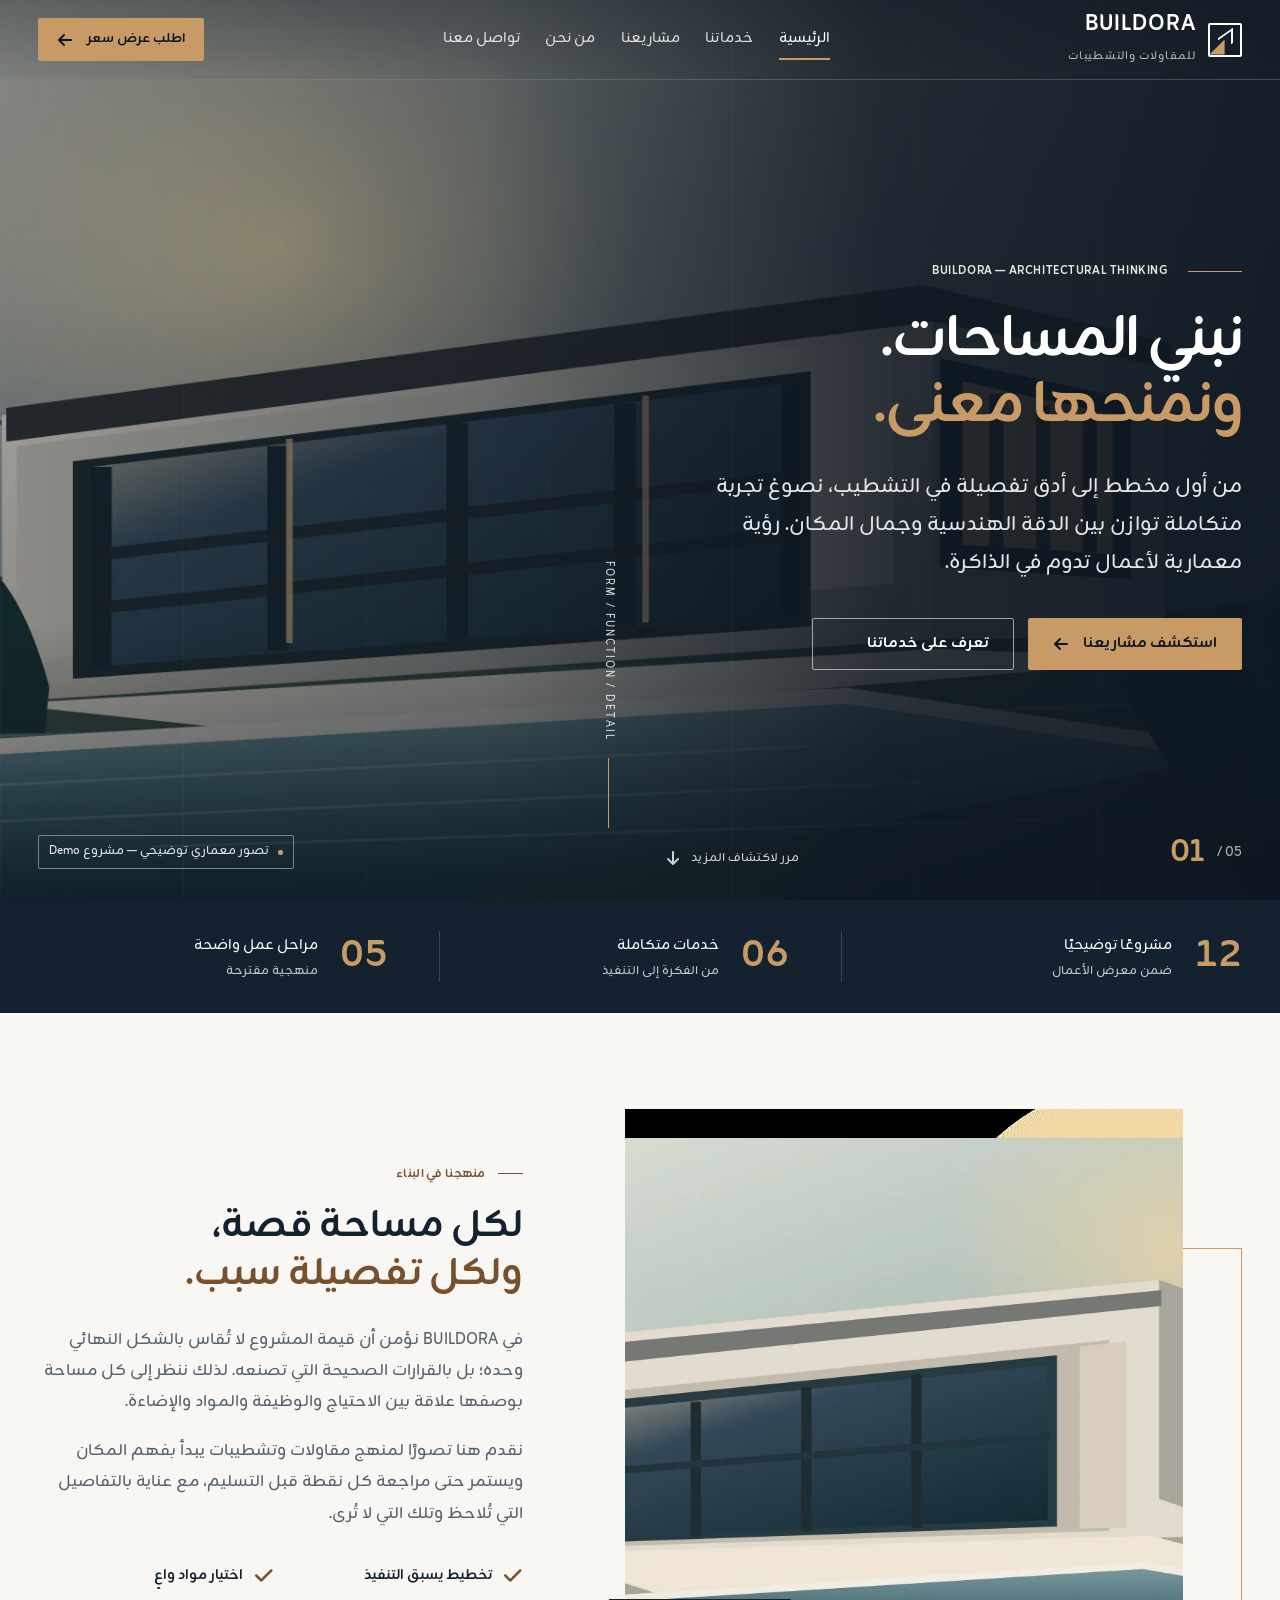
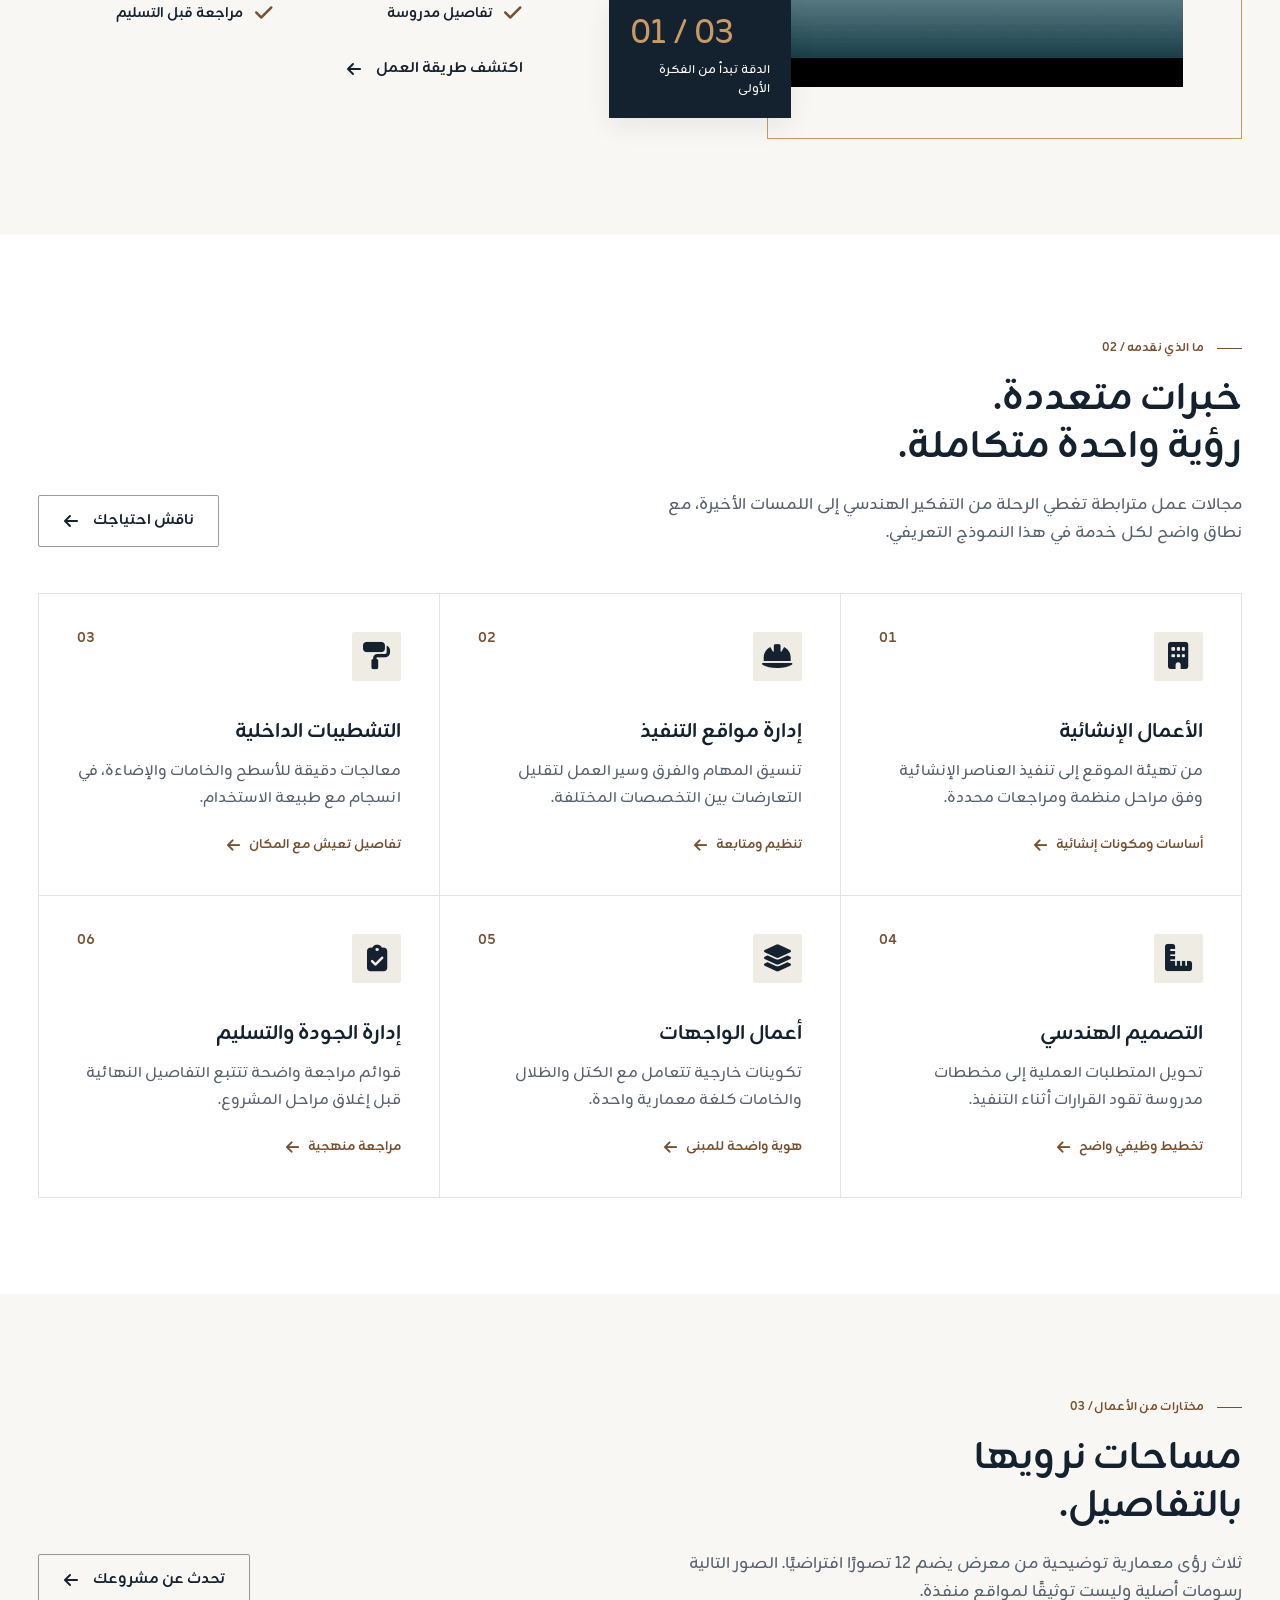
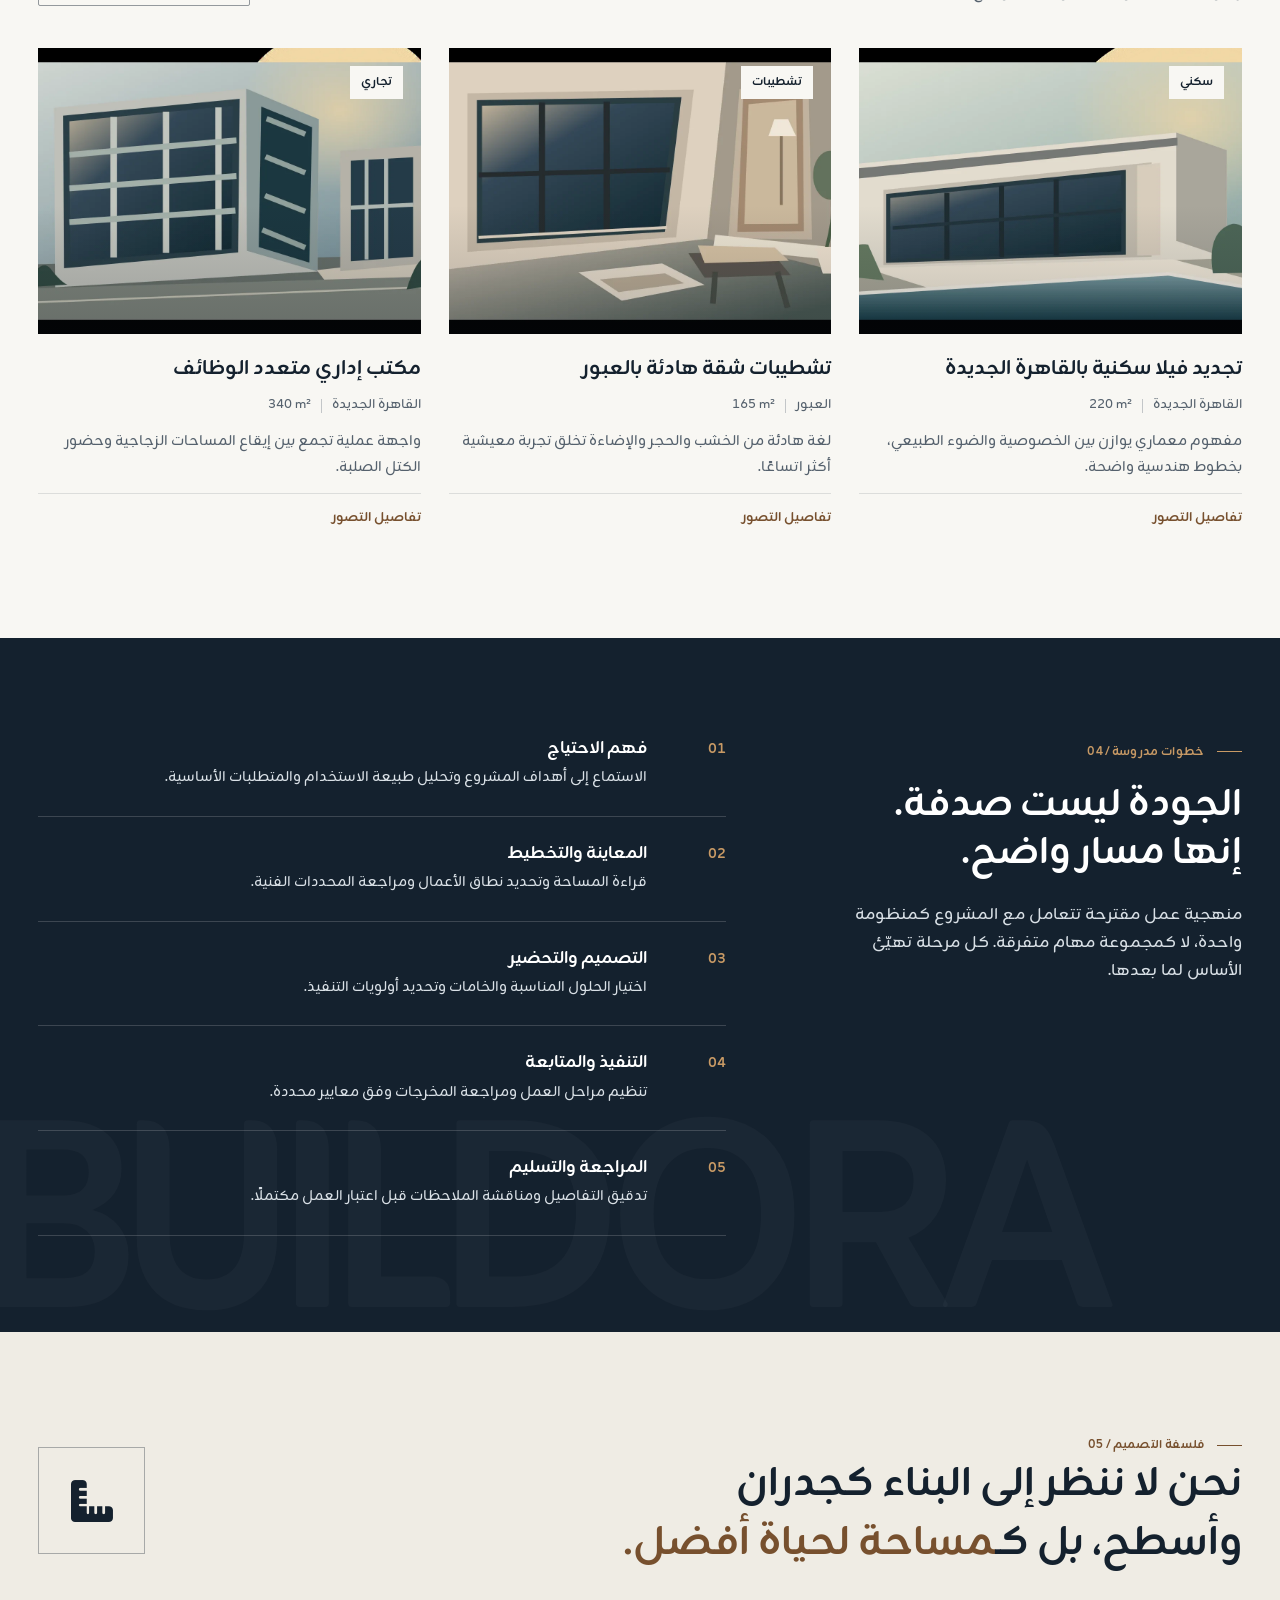
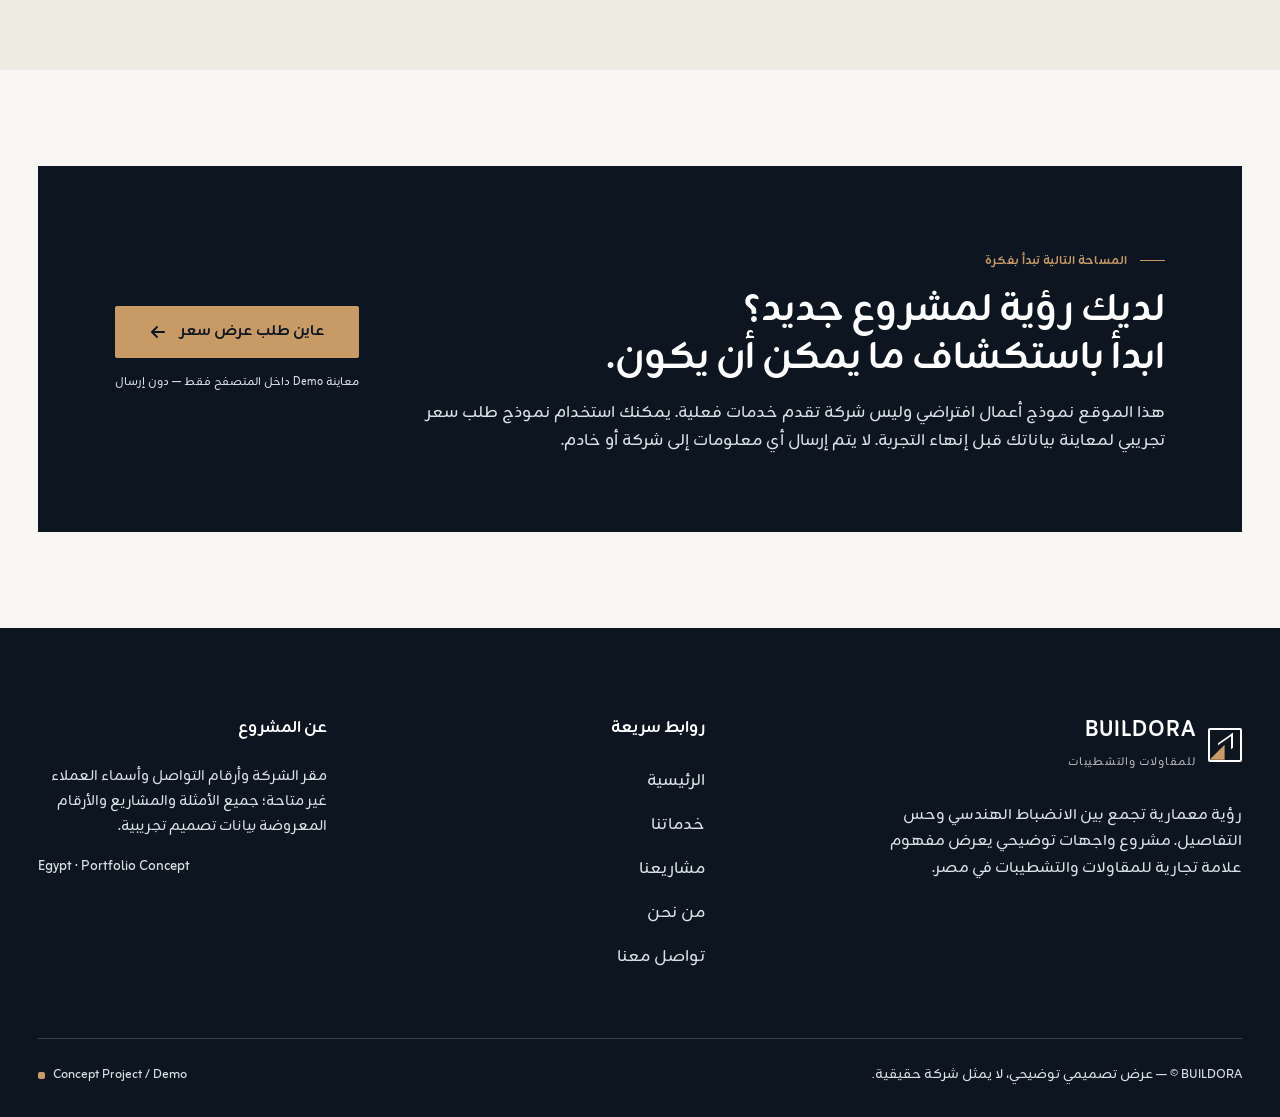
==== index.html @ ef32352b "Initial BUILDORA portfolio release" ====
<!doctype html>
<html lang="ar" dir="rtl">
<head>
  <meta charset="utf-8">
  <meta name="viewport" content="width=device-width, initial-scale=1">
  <meta name="theme-color" content="#14212E">
  <meta name="description" content="BUILDORA تصور رقمي لشركة مقاولات وتشطيبات بمصر؛ استكشف الخدمات والمشاريع المعمارية التوضيحية ومراحل التنفيذ. مشروع تصميم افتراضي Demo.">
  <meta property="og:type" content="website">
  <meta property="og:site_name" content="BUILDORA">
  <meta property="og:locale" content="ar_EG">
  <meta property="og:title" content="BUILDORA | مقاولات وتشطيبات برؤية معمارية">
  <meta property="og:description" content="BUILDORA تصور رقمي لشركة مقاولات وتشطيبات بمصر؛ استكشف الخدمات والمشاريع المعمارية التوضيحية ومراحل التنفيذ. مشروع تصميم افتراضي Demo.">
  <meta name="twitter:card" content="summary">
  <title>BUILDORA | مقاولات وتشطيبات برؤية معمارية</title>
  <link rel="icon" href="favicon.svg" type="image/svg+xml">
  <link rel="preconnect" href="https://fonts.googleapis.com">
  <link rel="preconnect" href="https://fonts.gstatic.com" crossorigin>
  <link rel="preconnect" href="https://cdnjs.cloudflare.com" crossorigin>
  <link href="https://fonts.googleapis.com/css2?family=Zain:wght@200;300;400;700;800;900&amp;display=swap" rel="stylesheet">
  <link href="https://cdnjs.cloudflare.com/ajax/libs/font-awesome/6.7.2/css/all.min.css" rel="stylesheet">
  <link rel="preload" href="assets/images/hero-residence.webp" as="image" type="image/webp" fetchpriority="high">
  <link rel="stylesheet" href="assets/css/tokens.css">
  <link rel="stylesheet" href="assets/css/base.css">
  <link rel="stylesheet" href="assets/css/components.css">
  <link rel="stylesheet" href="assets/css/pages.css">
  <link rel="stylesheet" href="assets/css/responsive.css">
  <script type="module" src="assets/js/app.js"></script>
</head>
<body>
  <a class="skip-link" href="#main-content">تخطَّ إلى المحتوى الرئيسي</a>

  <header class="site-header" id="site-header">
    <div class="container site-header__inner">
      <a class="brand" href="index.html" aria-label="BUILDORA — العودة إلى الرئيسية">
        <span class="brand__mark" aria-hidden="true"></span>
        <span>
          <span class="brand__text" lang="en" dir="ltr">BUILDORA</span>
          <span class="brand__caption">للمقاولات والتشطيبات</span>
        </span>
      </a>

      <nav class="site-nav" id="primary-navigation" aria-label="التنقل الرئيسي">
        <a class="site-nav__link" href="index.html" aria-current="page">الرئيسية</a>
        <a class="site-nav__link" href="services.html">خدماتنا</a>
        <a class="site-nav__link" href="projects.html">مشاريعنا</a>
        <a class="site-nav__link" href="about.html">من نحن</a>
        <a class="site-nav__link" href="contact.html#quote">تواصل معنا</a>
      </nav>

      <div class="site-header__actions">
        <a class="button button--brass site-header__quote" href="contact.html#quote">
          اطلب عرض سعر
          <i class="fa-solid fa-arrow-left icon icon--sm" aria-hidden="true"></i>
        </a>
        <button class="site-header__menu-toggle" id="menu-toggle" type="button" aria-controls="primary-navigation" aria-expanded="false" aria-label="فتح القائمة">
          <i class="fa-solid fa-bars icon" aria-hidden="true"></i>
        </button>
      </div>
    </div>
    <div class="site-header__backdrop" id="navigation-backdrop" aria-hidden="true"></div>
  </header>

  <main id="main-content">
    <section class="hero" aria-labelledby="hero-title">
      <div class="hero__media" aria-hidden="true">
        <img src="assets/images/hero-residence.webp" alt="" width="1600" height="960" fetchpriority="high" decoding="async">
      </div>
      <div class="hero__overlay" aria-hidden="true"></div>
      <div class="hero__grid" aria-hidden="true"></div>

      <div class="container hero__content">
        <div class="hero__body">
          <p class="hero__topline"><span lang="en" dir="ltr">BUILDORA — ARCHITECTURAL THINKING</span></p>
          <h1 class="hero__title" id="hero-title">نبني المساحات.<em>ونمنحها معنى.</em></h1>
          <p class="hero__lead">من أول مخطط إلى أدق تفصيلة في التشطيب، نصوغ تجربة متكاملة توازن بين الدقة الهندسية وجمال المكان. رؤية معمارية لأعمال تدوم في الذاكرة.</p>
          <div class="hero__actions">
            <a class="button button--brass" href="projects.html">
              استكشف مشاريعنا
              <i class="fa-solid fa-arrow-left icon icon--sm" aria-hidden="true"></i>
            </a>
            <a class="button button--outline-light" href="services.html">
              تعرف على خدماتنا
              <i class="fa-solid fa-arrow-up-right icon icon--sm" aria-hidden="true"></i>
            </a>
          </div>
        </div>
        <div class="hero__rail" aria-hidden="true">FORM / FUNCTION / DETAIL</div>
      </div>
      <div class="container hero__bottom">
        <div class="hero__index" aria-label="القسم الأول من خمسة">
          <strong>01</strong><span>/ 05</span>
        </div>
        <a class="hero__scroll" href="#overview">
          مرر لاكتشاف المزيد
          <i class="fa-solid fa-arrow-left icon icon--sm" aria-hidden="true"></i>
        </a>
        <span class="hero__demo">تصور معماري توضيحي — مشروع Demo</span>
      </div>
    </section>

    <section class="overview-strip" id="overview" aria-label="نظرة عامة على المحتوى التجريبي">
      <div class="container overview-strip__inner">
        <div class="overview-strip__item">
          <strong class="overview-strip__value" dir="ltr">12</strong>
          <div><span class="overview-strip__label">مشروعًا توضيحيًا</span><small class="overview-strip__hint">ضمن معرض الأعمال</small></div>
        </div>
        <div class="overview-strip__item">
          <strong class="overview-strip__value" dir="ltr">06</strong>
          <div><span class="overview-strip__label">خدمات متكاملة</span><small class="overview-strip__hint">من الفكرة إلى التنفيذ</small></div>
        </div>
        <div class="overview-strip__item">
          <strong class="overview-strip__value" dir="ltr">05</strong>
          <div><span class="overview-strip__label">مراحل عمل واضحة</span><small class="overview-strip__hint">منهجية مقترحة</small></div>
        </div>
      </div>
    </section>

    <section class="section intro" id="about" aria-labelledby="about-title">
      <div class="container intro__grid">
        <div class="intro__visual">
          <figure class="intro__picture">
            <img src="assets/images/project-residential.webp" alt="رسم معماري توضيحي لواجهة سكنية حديثة بكتل خرسانية وزجاج واسع" width="1200" height="800" loading="lazy" decoding="async">
          </figure>
          <div class="intro__stamp">
            <span class="intro__stamp-num" dir="ltr">01 / 03</span>
            <span class="intro__stamp-text">الدقة تبدأ من الفكرة الأولى</span>
          </div>
        </div>
        <div class="intro__copy">
          <span class="eyebrow">منهجنا في البناء</span>
          <h2 id="about-title">لكل مساحة قصة، <span>ولكل تفصيلة سبب.</span></h2>
          <p>في <span lang="en" dir="ltr">BUILDORA</span> نؤمن أن قيمة المشروع لا تُقاس بالشكل النهائي وحده؛ بل بالقرارات الصحيحة التي تصنعه. لذلك ننظر إلى كل مساحة بوصفها علاقة بين الاحتياج والوظيفة والمواد والإضاءة.</p>
          <p>نقدم هنا تصورًا لمنهج مقاولات وتشطيبات يبدأ بفهم المكان ويستمر حتى مراجعة كل نقطة قبل التسليم، مع عناية بالتفاصيل التي تُلاحظ وتلك التي لا تُرى.</p>
          <div class="intro__principles" aria-label="مبادئ العمل">
            <span><i class="fa-solid fa-check icon" aria-hidden="true"></i> تخطيط يسبق التنفيذ</span>
            <span><i class="fa-solid fa-check icon" aria-hidden="true"></i> اختيار مواد واعٍ</span>
            <span><i class="fa-solid fa-check icon" aria-hidden="true"></i> تفاصيل مدروسة</span>
            <span><i class="fa-solid fa-check icon" aria-hidden="true"></i> مراجعة قبل التسليم</span>
          </div>
          <a class="button button--text" href="services.html#process">
            اكتشف طريقة العمل
            <i class="fa-solid fa-arrow-left icon icon--sm" aria-hidden="true"></i>
          </a>
        </div>
      </div>
    </section>

    <section class="section services" id="services" aria-labelledby="services-title">
      <div class="container">
        <div class="services__head">
          <div class="section-heading">
            <span class="eyebrow">ما الذي نقدمه / 02</span>
            <h2 class="section-heading__title" id="services-title">خبرات متعددة.<br>رؤية واحدة متكاملة.</h2>
            <p class="section-heading__body">مجالات عمل مترابطة تغطي الرحلة من التفكير الهندسي إلى اللمسات الأخيرة، مع نطاق واضح لكل خدمة في هذا النموذج التعريفي.</p>
          </div>
          <a class="button button--outline-dark" href="contact.html#quote">ناقش احتياجك<i class="fa-solid fa-arrow-left icon icon--sm" aria-hidden="true"></i></a>
        </div>
        <div class="services__grid">
          <article class="service-card">
            <div class="service-card__top"><span class="service-card__symbol"><i class="fa-solid fa-building icon" aria-hidden="true"></i></span><span class="service-card__number">01</span></div>
            <h3>الأعمال الإنشائية</h3>
            <p>من تهيئة الموقع إلى تنفيذ العناصر الإنشائية وفق مراحل منظمة ومراجعات محددة.</p>
            <a class="service-card__foot" href="services.html">أساسات ومكونات إنشائية <i class="fa-solid fa-arrow-left icon" aria-hidden="true"></i></a>
          </article>
          <article class="service-card">
            <div class="service-card__top"><span class="service-card__symbol"><i class="fa-solid fa-helmet-safety icon" aria-hidden="true"></i></span><span class="service-card__number">02</span></div>
            <h3>إدارة مواقع التنفيذ</h3>
            <p>تنسيق المهام والفرق وسير العمل لتقليل التعارضات بين التخصصات المختلفة.</p>
            <a class="service-card__foot" href="services.html">تنظيم ومتابعة <i class="fa-solid fa-arrow-left icon" aria-hidden="true"></i></a>
          </article>
          <article class="service-card">
            <div class="service-card__top"><span class="service-card__symbol"><i class="fa-solid fa-paint-roller icon" aria-hidden="true"></i></span><span class="service-card__number">03</span></div>
            <h3>التشطيبات الداخلية</h3>
            <p>معالجات دقيقة للأسطح والخامات والإضاءة، في انسجام مع طبيعة الاستخدام.</p>
            <a class="service-card__foot" href="services.html">تفاصيل تعيش مع المكان <i class="fa-solid fa-arrow-left icon" aria-hidden="true"></i></a>
          </article>
          <article class="service-card">
            <div class="service-card__top"><span class="service-card__symbol"><i class="fa-solid fa-ruler-combined icon" aria-hidden="true"></i></span><span class="service-card__number">04</span></div>
            <h3>التصميم الهندسي</h3>
            <p>تحويل المتطلبات العملية إلى مخططات مدروسة تقود القرارات أثناء التنفيذ.</p>
            <a class="service-card__foot" href="services.html">تخطيط وظيفي واضح <i class="fa-solid fa-arrow-left icon" aria-hidden="true"></i></a>
          </article>
          <article class="service-card">
            <div class="service-card__top"><span class="service-card__symbol"><i class="fa-solid fa-layer-group icon" aria-hidden="true"></i></span><span class="service-card__number">05</span></div>
            <h3>أعمال الواجهات</h3>
            <p>تكوينات خارجية تتعامل مع الكتل والظلال والخامات كلغة معمارية واحدة.</p>
            <a class="service-card__foot" href="services.html">هوية واضحة للمبنى <i class="fa-solid fa-arrow-left icon" aria-hidden="true"></i></a>
          </article>
          <article class="service-card">
            <div class="service-card__top"><span class="service-card__symbol"><i class="fa-solid fa-clipboard-check icon" aria-hidden="true"></i></span><span class="service-card__number">06</span></div>
            <h3>إدارة الجودة والتسليم</h3>
            <p>قوائم مراجعة واضحة تتتبع التفاصيل النهائية قبل إغلاق مراحل المشروع.</p>
            <a class="service-card__foot" href="services.html">مراجعة منهجية <i class="fa-solid fa-arrow-left icon" aria-hidden="true"></i></a>
          </article>
        </div>
      </div>
    </section>

    <section class="section projects" id="projects" aria-labelledby="projects-title">
      <div class="container">
        <div class="projects__head">
          <div class="section-heading">
            <span class="eyebrow">مختارات من الأعمال / 03</span>
            <h2 class="section-heading__title" id="projects-title">مساحات نرويها <br>بالتفاصيل.</h2>
            <p class="section-heading__body">ثلاث رؤى معمارية توضيحية من معرض يضم 12 تصورًا افتراضيًا. الصور التالية رسومات أصلية وليست توثيقًا لمواقع منفذة.</p>
          </div>
          <a class="button button--outline-dark" href="contact.html#quote">تحدث عن مشروعك<i class="fa-solid fa-arrow-left icon icon--sm" aria-hidden="true"></i></a>
        </div>
        <div class="project-grid">
          <article class="project-card">
            <a href="project.html?id=project-001" aria-label="مشاهدة تفاصيل تجديد فيلا سكنية"><figure class="project-card__image">
              <img src="assets/images/project-residential.webp" width="1200" height="800" loading="lazy" decoding="async" alt="رسم توضيحي لفيلا سكنية معاصرة بواجهة فاتحة ومساحات زجاجية واسعة">
              <figcaption class="project-card__category">سكني</figcaption>
            </figure></a>
            <div class="project-card__body">
              <h3><a href="project.html?id=project-001">تجديد فيلا سكنية بالقاهرة الجديدة</a></h3>
              <div class="meta-line project-card__meta"><span>القاهرة الجديدة</span><span class="meta-line__divider" aria-hidden="true"></span><span dir="ltr" lang="en">220 m²</span></div>
              <p>مفهوم معماري يوازن بين الخصوصية والضوء الطبيعي، بخطوط هندسية واضحة.</p>
              <a class="project-card__foot" href="project.html?id=project-001">تفاصيل التصور <i class="fa-solid fa-arrow-up-right icon icon--sm" aria-hidden="true"></i></a>
            </div>
          </article>
          <article class="project-card">
            <a href="project.html?id=project-007" aria-label="مشاهدة تفاصيل تشطيبات شقة هادئة"><figure class="project-card__image">
              <img src="assets/images/project-finishing.webp" width="1200" height="800" loading="lazy" decoding="async" alt="رسم توضيحي لمساحة معيشة داخلية بخامات دافئة ونوافذ كبيرة">
              <figcaption class="project-card__category">تشطيبات</figcaption>
            </figure></a>
            <div class="project-card__body">
              <h3><a href="project.html?id=project-007">تشطيبات شقة هادئة بالعبور</a></h3>
              <div class="meta-line project-card__meta"><span>العبور</span><span class="meta-line__divider" aria-hidden="true"></span><span dir="ltr" lang="en">165 m²</span></div>
              <p>لغة هادئة من الخشب والحجر والإضاءة تخلق تجربة معيشية أكثر اتساعًا.</p>
              <a class="project-card__foot" href="project.html?id=project-007">تفاصيل التصور <i class="fa-solid fa-arrow-up-right icon icon--sm" aria-hidden="true"></i></a>
            </div>
          </article>
          <article class="project-card">
            <a href="project.html?id=project-004" aria-label="مشاهدة تفاصيل المكتب الإداري"><figure class="project-card__image">
              <img src="assets/images/project-commercial.webp" width="1200" height="800" loading="lazy" decoding="async" alt="رسم توضيحي لواجهة مبنى إداري بزجاج داكن وإيقاع هندسي متكرر">
              <figcaption class="project-card__category">تجاري</figcaption>
            </figure></a>
            <div class="project-card__body">
              <h3><a href="project.html?id=project-004">مكتب إداري متعدد الوظائف</a></h3>
              <div class="meta-line project-card__meta"><span>القاهرة الجديدة</span><span class="meta-line__divider" aria-hidden="true"></span><span dir="ltr" lang="en">340 m²</span></div>
              <p>واجهة عملية تجمع بين إيقاع المساحات الزجاجية وحضور الكتل الصلبة.</p>
              <a class="project-card__foot" href="project.html?id=project-004">تفاصيل التصور <i class="fa-solid fa-arrow-up-right icon icon--sm" aria-hidden="true"></i></a>
            </div>
          </article>
        </div>
      </div>
    </section>

    <section class="section process" id="process" aria-labelledby="process-title">
      <div class="container process__grid">
        <div class="process__intro">
          <span class="eyebrow eyebrow--light">خطوات مدروسة / 04</span>
          <h2 id="process-title">الجودة ليست صدفة.<br>إنها مسار واضح.</h2>
          <p>منهجية عمل مقترحة تتعامل مع المشروع كمنظومة واحدة، لا كمجموعة مهام متفرقة. كل مرحلة تهيّئ الأساس لما بعدها.</p>
        </div>
        <ol class="process__list">
          <li class="process__item"><span class="process__num" aria-hidden="true">01</span><div><h3>فهم الاحتياج</h3><p>الاستماع إلى أهداف المشروع وتحليل طبيعة الاستخدام والمتطلبات الأساسية.</p></div></li>
          <li class="process__item"><span class="process__num" aria-hidden="true">02</span><div><h3>المعاينة والتخطيط</h3><p>قراءة المساحة وتحديد نطاق الأعمال ومراجعة المحددات الفنية.</p></div></li>
          <li class="process__item"><span class="process__num" aria-hidden="true">03</span><div><h3>التصميم والتحضير</h3><p>اختيار الحلول المناسبة والخامات وتحديد أولويات التنفيذ.</p></div></li>
          <li class="process__item"><span class="process__num" aria-hidden="true">04</span><div><h3>التنفيذ والمتابعة</h3><p>تنظيم مراحل العمل ومراجعة المخرجات وفق معايير محددة.</p></div></li>
          <li class="process__item"><span class="process__num" aria-hidden="true">05</span><div><h3>المراجعة والتسليم</h3><p>تدقيق التفاصيل ومناقشة الملاحظات قبل اعتبار العمل مكتملًا.</p></div></li>
        </ol>
      </div>
    </section>

    <section class="section statement" aria-labelledby="statement-title">
      <div class="container statement__inner">
        <div class="statement__text">
          <span class="eyebrow">فلسفة التصميم / 05</span>
          <h2 id="statement-title">نحن لا ننظر إلى البناء كجدران وأسطح، بل كـ<span>مساحة لحياة أفضل.</span></h2>
        </div>
        <span class="statement__symbol" aria-hidden="true"><i class="fa-solid fa-ruler-combined icon" aria-hidden="true"></i></span>
      </div>
    </section>

    <section class="section contact-panel" id="contact" aria-labelledby="contact-title">
      <div class="container">
        <div class="contact-panel__frame">
          <div>
            <span class="eyebrow eyebrow--light">المساحة التالية تبدأ بفكرة</span>
            <h2 id="contact-title">لديك رؤية لمشروع جديد؟<br>ابدأ باستكشاف ما يمكن أن يكون.</h2>
            <p>هذا الموقع نموذج أعمال افتراضي وليس شركة تقدم خدمات فعلية. يمكنك استخدام نموذج طلب سعر تجريبي لمعاينة بياناتك قبل إنهاء التجربة. لا يتم إرسال أي معلومات إلى شركة أو خادم.</p>
          </div>
          <div class="contact-panel__actions">
            <a class="button button--brass" href="contact.html#quote">عاين طلب عرض سعر<i class="fa-solid fa-arrow-left icon icon--sm" aria-hidden="true"></i></a>
            <span>معاينة Demo داخل المتصفح فقط — دون إرسال</span>
          </div>
        </div>
      </div>
    </section>
  </main>

  <footer class="site-footer" id="footer">
    <div class="container site-footer__main">
      <div class="site-footer__brand">
        <a class="brand" href="index.html" aria-label="BUILDORA — العودة إلى أعلى الصفحة">
          <span class="brand__mark" aria-hidden="true"></span>
          <span><span class="brand__text" lang="en" dir="ltr">BUILDORA</span><span class="brand__caption">للمقاولات والتشطيبات</span></span>
        </a>
        <p class="site-footer__intro">رؤية معمارية تجمع بين الانضباط الهندسي وحس التفاصيل. مشروع واجهات توضيحي يعرض مفهوم علامة تجارية للمقاولات والتشطيبات في مصر.</p>
      </div>
      <div>
        <h2 class="site-footer__heading">روابط سريعة</h2>
        <ul class="site-footer__list">
          <li><a href="index.html">الرئيسية</a></li>
          <li><a href="services.html">خدماتنا</a></li>
          <li><a href="projects.html">مشاريعنا</a></li>
          <li><a href="about.html">من نحن</a></li>
          <li><a href="contact.html#quote">تواصل معنا</a></li>
        </ul>
      </div>
      <div>
        <h2 class="site-footer__heading">عن المشروع</h2>
        <p class="site-footer__hint">مقر الشركة وأرقام التواصل وأسماء العملاء غير متاحة؛ جميع الأمثلة والمشاريع والأرقام المعروضة بيانات تصميم تجريبية.</p>
        <p class="site-footer__hint site-footer__hint--spaced" lang="en" dir="ltr">Egypt · Portfolio Concept</p>
      </div>
    </div>
    <div class="container site-footer__bottom">
      <span><span lang="en" dir="ltr">© BUILDORA</span> — عرض تصميمي توضيحي، لا يمثل شركة حقيقية.</span>
      <span class="site-footer__demo" lang="en" dir="ltr">Concept Project / Demo</span>
    </div>
  </footer>
</body>
</html>
---- assets/css/tokens.css ----
/* BUILDORA design tokens — Stage B production baseline. */
:root {
  /* 60%: warm foundations */
  --bg-page: #f8f7f3;
  --bg-surface: #ffffff;
  --bg-subtle: #efece4;

  /* 30%: architectural dark palette */
  --brand-navy: #14212e;
  --brand-navy-deep: #0d1620;
  --brand-navy-elevated: #1d2e3f;

  /* 10%: restrained metallic accent */
  --accent-brass: #c89a65;
  --accent-brass-hover: #b0834f;

  /* Semantic surfaces and text */
  --text-primary: #14212e;
  --text-muted: #55616d;
  --text-inverse: #ffffff;
  --text-inverse-muted: #d9e0e6;
  --text-brass-on-light: #77502e;
  --surface-brass-soft: #f0e4d5;
  --border-hairline: rgba(20, 33, 46, 0.12);
  --border-inverse: rgba(255, 255, 255, 0.2);
  --focus-strong: #14212e;
  --focus-inverse: #ffffff;
  --status-error: #99333b;
  --status-success: #216347;

  /* Zain is the sole UI family for Arabic, Latin text and numeric headings. */
  --font-display: 'Zain', system-ui, sans-serif;
  --font-body: 'Zain', system-ui, sans-serif;
  --font-ar: 'Zain', system-ui, sans-serif;
  --font-weight-regular: 400;
  --font-weight-medium: 500;
  --font-weight-semibold: 600;
  --font-weight-bold: 700;
  --fs-h1: clamp(2.25rem, 4.5vw, 3.85rem);
  --fs-h2: clamp(1.65rem, 3vw, 2.6rem);
  --fs-h3: clamp(1.15rem, 1.6vw, 1.4rem);
  --fs-body: 1rem;
  --fs-small: clamp(0.875rem, 0.85rem + 0.12vw, 0.95rem);
  --fs-lead: clamp(1.075rem, 1.01rem + 0.3vw, 1.25rem);
  --fs-stat: clamp(2rem, 3.75vw, 3.5rem);
  --line-height-h1: 1.15;
  --line-height-h2: 1.25;
  --line-height-h3: 1.35;
  --line-height-body-ar: 1.75;
  --line-height-body-en: 1.6;

  /* Four-point spacing scale */
  --space-1: 4px;
  --space-2: 8px;
  --space-3: 12px;
  --space-4: 16px;
  --space-6: 24px;
  --space-8: 32px;
  --space-12: 48px;
  --space-16: 64px;
  --space-20: 80px;
  --space-24: 96px;
  --space-28: 112px;
  --section-space: clamp(4rem, 7.5vw, 6.5rem);
  --container-max: 1280px;
  --page-gutter: clamp(1rem, 3vw, 2.5rem);
  --grid-gap: clamp(1rem, 2.3vw, 2rem);

  /* Restrained geometry */
  --radius-sm: 2px;
  --radius-md: 4px;
  --radius-lg: 8px;
  --border-width: 1px;
  --control-min-height: 44px;
  --button-min-height: 44px;
  --header-height: 80px;
  --header-height-mobile: 64px;
  --icon-sm: 16px;
  --icon-md: 20px;
  --icon-lg: 24px;

  /* Minimal depth and movement */
  --shadow-card: 0 8px 24px rgba(13, 22, 32, 0.07);
  --shadow-header: 0 8px 24px rgba(13, 22, 32, 0.08);
  --duration-fast: 160ms;
  --duration-normal: 240ms;
  --duration-image: 400ms;
  --ease-architectural: cubic-bezier(0.22, 1, 0.36, 1);
  --focus-ring-width: 3px;
  --focus-ring-offset: 3px;
  --z-base: 0;
  --z-sticky-header: 20;
  --z-mobile-menu: 30;
  --z-dialog-backdrop: 90;
  --z-dialog: 100;
}

/* Device widths for acceptance tests: 1440, 1366, 1200, 1024, 992,
   768, 576, 480, 375 and 330px. These are not all required breakpoints. */
---- assets/css/base.css ----
/* Document reset and accessible, direction-aware defaults. */
*,
*::before,
*::after {
  box-sizing: border-box;
}

html {
  scroll-behavior: smooth;
  scroll-padding-top: calc(var(--header-height) + 24px);
}

body {
  min-width: 320px;
  margin: 0;
  color: var(--text-primary);
  background: var(--bg-page);
  font-family: var(--font-body);
  font-size: var(--fs-body);
  font-weight: var(--font-weight-regular);
  line-height: var(--line-height-body-ar);
  -webkit-font-smoothing: antialiased;
  text-rendering: optimizeLegibility;
}

:lang(en) {
  line-height: var(--line-height-body-en);
}

h1,
h2,
h3,
h4,
p,
figure,
blockquote,
ol,
ul {
  margin: 0;
}

h1,
h2,
h3,
h4 {
  font-family: var(--font-display);
  font-weight: var(--font-weight-bold);
  text-wrap: balance;
}

h1 { font-size: var(--fs-h1); line-height: var(--line-height-h1); }
h2 { font-size: var(--fs-h2); line-height: var(--line-height-h2); }
h3 { font-size: var(--fs-h3); line-height: var(--line-height-h3); }

p { text-wrap: pretty; }

ul,
ol { padding: 0; }

img,
picture,
svg,
video {
  display: block;
  max-width: 100%;
}

img { height: auto; }

a {
  color: inherit;
  text-decoration: none;
}

button,
input,
select,
textarea {
  font: inherit;
}

button { cursor: pointer; }

button,
a,
input,
select,
textarea { -webkit-tap-highlight-color: transparent; }

:focus-visible {
  outline: var(--focus-ring-width) solid var(--focus-strong);
  outline-offset: var(--focus-ring-offset);
}

::selection {
  color: var(--brand-navy-deep);
  background: var(--accent-brass);
}

[hidden] { display: none !important; }

.container {
  width: min(var(--container-max), calc(100% - 2 * var(--page-gutter)));
  margin-inline: auto;
}

.section { padding-block: var(--section-space); }

.sr-only {
  position: absolute !important;
  width: 1px !important;
  height: 1px !important;
  overflow: hidden !important;
  white-space: nowrap !important;
  clip: rect(0, 0, 0, 0) !important;
  clip-path: inset(50%) !important;
  border: 0 !important;
  padding: 0 !important;
  margin: -1px !important;
}

.skip-link {
  position: fixed;
  z-index: calc(var(--z-dialog) + 1);
  inset-block-start: 12px;
  inset-inline-start: 12px;
  padding: 10px 18px;
  background: var(--bg-surface);
  color: var(--brand-navy);
  border: 2px solid var(--accent-brass);
  border-radius: var(--radius-sm);
  transform: translateY(-170%);
}

.skip-link:focus { transform: translateY(0); }

html.no-scroll,
body.no-scroll { overflow: hidden; }

@media (prefers-reduced-motion: reduce) {
  html { scroll-behavior: auto; }
  *,
  *::before,
  *::after {
    animation-duration: 0.01ms !important;
    animation-iteration-count: 1 !important;
    transition-duration: 0.01ms !important;
  }
}
---- assets/css/components.css ----
/* Shared buttons, navigation, card shells and footer components. */
.icon {
  display: inline-flex;
  align-items: center;
  justify-content: center;
  width: var(--icon-md);
  height: var(--icon-md);
  flex: 0 0 auto;
  font-size: var(--icon-md);
  line-height: 1;
  vertical-align: middle;
}

.icon--sm { width: var(--icon-sm); height: var(--icon-sm); font-size: var(--icon-sm); }
.icon--lg { width: var(--icon-lg); height: var(--icon-lg); font-size: var(--icon-lg); }

.eyebrow {
  display: inline-flex;
  align-items: center;
  gap: 12px;
  color: var(--text-brass-on-light);
  font-size: 0.78rem;
  font-weight: 600;
  line-height: 1.55;
  letter-spacing: 0.025em;
}

.eyebrow::before {
  content: '';
  width: 25px;
  height: 1px;
  background: currentColor;
}

.eyebrow--light { color: var(--accent-brass); }

.section-heading { max-width: 740px; }
.section-heading__title { margin-block: 16px 20px; }
.section-heading__body { color: var(--text-muted); max-width: 600px; }

.button {
  display: inline-flex;
  align-items: center;
  justify-content: center;
  gap: 14px;
  min-height: 52px;
  padding: 13px 24px;
  border: 1px solid transparent;
  border-radius: var(--radius-sm);
  font-weight: 600;
  font-size: 0.92rem;
  line-height: 1.4;
  text-align: center;
  transition: background var(--duration-normal), color var(--duration-normal), border-color var(--duration-normal), transform var(--duration-normal);
}

.button .icon { transition: transform var(--duration-normal); }
.button:hover .icon { transform: translateX(-4px); }
.button--brass { background: var(--accent-brass); color: var(--brand-navy-deep); }
.button--brass:hover { background: var(--accent-brass-hover); color: var(--brand-navy-deep); }
.button--outline-light { background: transparent; color: #fff; border-color: rgba(255,255,255,.58); }
.button--outline-light:hover { background: rgba(255,255,255,.1); border-color: #fff; }
.button--outline-dark { background: transparent; color: var(--brand-navy); border-color: rgba(20,33,46,.44); }
.button--outline-dark:hover { background: var(--brand-navy); color: #fff; }
.button--text { padding-inline: 0; min-height: 44px; border: 0; background: transparent; color: var(--brand-navy); }
.button--text:hover { color: var(--text-brass-on-light); }

.brand {
  display: inline-flex;
  align-items: center;
  gap: 12px;
  min-width: 0;
  color: #fff;
}

.brand__mark {
  position: relative;
  display: inline-block;
  width: 34px;
  height: 34px;
  flex: 0 0 auto;
  border: 2px solid currentColor;
  border-radius: var(--radius-sm);
  overflow: hidden;
}

.brand__mark::before {
  content: '';
  position: absolute;
  inset: 8px 7px 7px 8px;
  border-inline-start: 2px solid currentColor;
  border-block-start: 2px solid currentColor;
  transform: skewY(-35deg);
}

.brand__mark::after {
  content: '';
  position: absolute;
  inset-inline-end: 0;
  inset-block-end: 0;
  width: 15px;
  height: 15px;
  background: var(--accent-brass);
  clip-path: polygon(0 100%, 100% 0, 100% 100%);
}

.brand__text {
  font-family: var(--font-display);
  font-size: 1.4rem;
  font-weight: 700;
  line-height: 1;
  letter-spacing: .04em;
}

.brand__caption {
  display: block;
  margin-block-start: 7px;
  color: rgba(255,255,255,.68);
  font-family: var(--font-ar);
  font-size: .68rem;
  font-weight: 500;
  letter-spacing: .07em;
}

.site-header {
  position: fixed;
  z-index: var(--z-sticky-header);
  inset: 0 0 auto;
  height: var(--header-height);
  border-block-end: 1px solid rgba(255,255,255,.21);
  background: linear-gradient(180deg, rgba(13,22,32,.32), rgba(13,22,32,.04));
  color: #fff;
  transition: background var(--duration-normal), box-shadow var(--duration-normal), height var(--duration-normal), border-color var(--duration-normal);
}

.site-header--scrolled,
.site-header--menu-open {
  background: var(--brand-navy-deep);
  border-color: rgba(255,255,255,.12);
  box-shadow: var(--shadow-header);
}

.site-header__inner {
  display: flex;
  align-items: center;
  justify-content: space-between;
  gap: 28px;
  height: 100%;
}

.site-nav { display: flex; align-items: center; gap: clamp(14px, 2vw, 30px); }
.site-nav__link {
  position: relative;
  display: inline-flex;
  min-height: 44px;
  align-items: center;
  color: rgba(255,255,255,.84);
  font-size: .88rem;
  font-weight: 500;
  white-space: nowrap;
  transition: color var(--duration-fast);
}
.site-nav__link:hover,
.site-nav__link[aria-current="page"] { color: #fff; }
.site-nav__link::after {
  content: '';
  position: absolute;
  inset-inline: 0;
  inset-block-end: 2px;
  height: 2px;
  background: var(--accent-brass);
  transform: scaleX(0);
  transform-origin: right center;
  transition: transform var(--duration-normal);
}
.site-nav__link:hover::after,
.site-nav__link[aria-current="page"]::after { transform: scaleX(1); }
.site-header__actions { display: flex; align-items: center; gap: 14px; }
.site-header__quote { min-height: 43px; padding: 11px 18px; font-size: .82rem; }
.site-header__menu-toggle {
  display: none;
  align-items: center;
  justify-content: center;
  width: 44px;
  height: 44px;
  padding: 0;
  border: 1px solid rgba(255,255,255,.42);
  border-radius: var(--radius-sm);
  color: #fff;
  background: transparent;
}
.site-header__menu-toggle .icon { width: 23px; height: 23px; }

.site-header__backdrop { display: none; }

.meta-line {
  display: flex;
  flex-wrap: wrap;
  align-items: center;
  gap: 10px;
  font-size: .83rem;
  line-height: 1.4;
}

.meta-line__divider { width: 1px; height: 14px; background: currentColor; opacity: .32; }

.site-footer { background: var(--brand-navy-deep); color: #fff; }
.site-footer__main {
  display: grid;
  grid-template-columns: 1.55fr 1fr 1fr;
  gap: clamp(40px, 7vw, 108px);
  padding-block: clamp(64px, 7vw, 100px) 64px;
}
.site-footer .brand { margin-block-end: 30px; }
.site-footer__intro { max-width: 390px; color: var(--text-inverse-muted); font-size: .95rem; }
.site-footer__heading { margin-block-end: 26px; color: #fff; font-size: 1rem; font-weight: 600; }
.site-footer__list { display: grid; gap: 10px; list-style: none; }
.site-footer__list a { display: inline-flex; min-height: 34px; align-items: center; gap: 12px; color: var(--text-inverse-muted); transition: color var(--duration-fast); }
.site-footer__list a:hover { color: var(--accent-brass); }
.site-footer__hint { color: var(--text-inverse-muted); font-size: .9rem; }
.site-footer__hint--spaced { margin-block-start: 16px; }
.site-footer__bottom {
  display: flex;
  justify-content: space-between;
  align-items: center;
  flex-wrap: wrap;
  gap: 18px;
  padding-block: 25px 31px;
  border-block-start: 1px solid rgba(255,255,255,.18);
  color: var(--text-inverse-muted);
  font-size: .81rem;
}
.site-footer__demo { display: inline-flex; align-items: center; gap: 8px; }
.site-footer__demo::before { content: ''; width: 7px; height: 7px; background: var(--accent-brass); border-radius: var(--radius-sm); }

/* Decorative headings and images must not behave as controls. */
.decorative-rule { height: 1px; background: var(--border-hairline); }

/* Strong focus indicators for dark components. */
.site-header :focus-visible,
.site-footer :focus-visible,
.hero :focus-visible,
.process :focus-visible,
.contact-panel :focus-visible {
  outline-color: var(--accent-brass);
}

/* Keep focus visible against all dark architectural surfaces. */
.inner-hero :focus-visible,
.inline-cta :focus-visible,
.lightbox :focus-visible {
  outline-color: var(--focus-inverse);
}
---- assets/css/pages.css ----
/* Home: editorial architectural composition and restrained geometry. */
.hero {
  position: relative;
  display: flex;
  align-items: center;
  min-height: max(780px, 100svh);
  isolation: isolate;
  overflow: hidden;
  background: var(--brand-navy-deep);
  color: #fff;
}

.hero__media,
.hero__overlay,
.hero__grid {
  position: absolute;
  inset: 0;
  pointer-events: none;
}

.hero__media { z-index: -3; }
.hero__media img { width: 100%; height: 100%; object-fit: cover; object-position: center 48%; }
.hero__overlay {
  z-index: -2;
  background: linear-gradient(270deg, rgba(13,22,32,.91) 0%, rgba(13,22,32,.81) 31%, rgba(13,22,32,.39) 62%, rgba(13,22,32,.17) 100%), linear-gradient(0deg, rgba(13,22,32,.62) 0%, transparent 31%);
}
.hero__grid {
  z-index: -1;
  opacity: .1;
  background-image: linear-gradient(90deg, rgba(255,255,255,.23) 1px, transparent 1px);
  background-size: 14.286% 100%;
}

.hero__content { position: relative; padding-block: 190px 158px; }
.hero__body { max-width: 730px; }
.hero__topline {
  display: flex;
  align-items: center;
  gap: 20px;
  margin-block-end: 26px;
  color: #e5e6df;
  font-size: .74rem;
  font-weight: 600;
  letter-spacing: .05em;
}
.hero__topline::before { content: ''; width: 54px; height: 1px; background: var(--accent-brass); }
.hero__title { max-width: 790px; font-weight: 700; letter-spacing: -.035em; }
.hero__title em { display: block; color: var(--accent-brass); font-style: normal; }
.hero__lead { max-width: 570px; margin-block: 28px 36px; color: #e3e6e5; font-size: var(--fs-lead); line-height: 1.9; }
.hero__actions { display: flex; flex-wrap: wrap; gap: 14px; }
.hero__rail {
  position: absolute;
  inset-inline-end: 0;
  inset-block: 210px 146px;
  display: flex;
  align-items: center;
  gap: 17px;
  writing-mode: vertical-rl;
  direction: ltr;
  font-family: var(--font-display);
  font-size: .7rem;
  font-weight: 500;
  letter-spacing: .17em;
  color: rgba(255,255,255,.78);
}
.hero__rail::after { content: ''; width: 1px; height: 70px; background: var(--accent-brass); }
.hero__bottom {
  position: absolute;
  inset-inline: 0;
  inset-block-end: 31px;
  display: flex;
  align-items: end;
  justify-content: space-between;
  gap: 30px;
}
.hero__index { display: flex; align-items: end; gap: 12px; font-family: var(--font-display); direction: ltr; }
.hero__index strong { font-size: 2rem; color: var(--accent-brass); font-weight: 600; line-height: 1; }
.hero__index span { padding-block-end: 4px; color: rgba(255,255,255,.65); font-size: .85rem; }
.hero__scroll { display: flex; align-items: center; gap: 10px; color: rgba(255,255,255,.8); font-size: .78rem; }
.hero__scroll .icon { transform: rotate(-90deg); }
.hero__scroll:hover { color: #fff; }
.hero__demo {
  display: inline-flex;
  align-items: center;
  gap: 9px;
  padding: 7px 10px;
  border: 1px solid rgba(255,255,255,.42);
  border-radius: var(--radius-sm);
  color: rgba(255,255,255,.88);
  font-size: .74rem;
  line-height: 1.5;
}
.hero__demo::before { content: ''; width: 5px; height: 5px; background: var(--accent-brass); border-radius: var(--radius-sm); }

.overview-strip { background: var(--brand-navy); color: #fff; }
.overview-strip__inner { display: grid; grid-template-columns: repeat(3, 1fr); padding-block: 31px; }
.overview-strip__item { display: flex; align-items: center; gap: 22px; padding-inline: clamp(14px, 4vw, 54px); border-inline-end: 1px solid rgba(255,255,255,.17); }
.overview-strip__item:first-child { padding-inline-start: 0; }
.overview-strip__item:last-child { border-inline-end: 0; padding-inline-end: 0; }
.overview-strip__value { font: 600 clamp(2rem, 3vw, 2.7rem)/1 var(--font-display); color: var(--accent-brass); font-variant-numeric: tabular-nums; direction: ltr; }
.overview-strip__label { font-size: .9rem; line-height: 1.5; }
.overview-strip__hint { display: block; margin-block-start: 2px; color: rgba(255,255,255,.74); font-size: .75rem; }

.intro__grid { display: grid; grid-template-columns: minmax(0, 1.12fr) minmax(0, .88fr); gap: clamp(44px, 8vw, 126px); align-items: center; }
.intro__visual { position: relative; padding-inline-start: clamp(16px, 4.6vw, 64px); padding-block-end: clamp(20px, 4vw, 56px); }
.intro__picture { aspect-ratio: 4 / 4.15; background: var(--bg-subtle); overflow: hidden; }
.intro__picture img { width: 100%; height: 100%; object-fit: cover; }
.intro__visual::after {
  content: '';
  position: absolute;
  z-index: -1;
  inset-inline-start: 0;
  inset-inline-end: 23%;
  inset-block-start: 22%;
  inset-block-end: 0;
  border: 1px solid var(--accent-brass);
}
.intro__stamp {
  position: absolute;
  inset-block-end: 21px;
  inset-inline-end: -16px;
  width: 182px;
  padding: 18px 21px 19px;
  background: var(--brand-navy);
  color: #fff;
  box-shadow: var(--shadow-card);
}
.intro__stamp-num { display: block; font-family: var(--font-display); font-size: 2.1rem; color: var(--accent-brass); line-height: 1.1; }
.intro__stamp-text { display: block; margin-block-start: 8px; font-size: .75rem; line-height: 1.55; }
.intro__copy { max-width: 540px; }
.intro__copy h2 { margin-block: 18px 27px; }
.intro__copy h2 span { color: var(--text-brass-on-light); }
.intro__copy p { color: var(--text-muted); line-height: 1.95; margin-block-end: 18px; }
.intro__principles { display: grid; grid-template-columns: 1fr 1fr; gap: 14px; margin-block: 34px 20px; }
.intro__principles span { display: flex; align-items: center; gap: 11px; font-weight: 600; font-size: .85rem; }
.intro__principles .icon { color: var(--text-brass-on-light); }

.services { background: var(--bg-surface); }
.services__head { display: flex; align-items: end; justify-content: space-between; gap: 36px; margin-block-end: 46px; }
.services__head .section-heading { max-width: 650px; }
.services__grid { display: grid; grid-template-columns: repeat(3, minmax(0, 1fr)); border-block-start: 1px solid var(--border-hairline); border-inline-start: 1px solid var(--border-hairline); }
.service-card {
  display: flex;
  flex-direction: column;
  min-height: 302px;
  padding: clamp(25px, 3vw, 38px);
  border-inline-end: 1px solid var(--border-hairline);
  border-block-end: 1px solid var(--border-hairline);
  transition: background var(--duration-normal);
}
.service-card:hover { background: var(--bg-page); }
.service-card__top { display: flex; align-items: start; justify-content: space-between; margin-block-end: 38px; }
.service-card__symbol { width: 49px; height: 49px; display: flex; align-items: center; justify-content: center; color: var(--brand-navy); background: var(--bg-subtle); border-radius: var(--radius-sm); }
.service-card__symbol .icon { width: 27px; height: 27px; font-size: 27px; }
.service-card__number { font: 600 .88rem/1 var(--font-display); color: var(--text-brass-on-light); font-variant-numeric: tabular-nums; }
.service-card h3 { margin-block-end: 12px; }
.service-card p { color: var(--text-muted); font-size: .91rem; line-height: 1.8; }
.service-card__foot { display: flex; align-items: center; gap: 8px; margin-block-start: auto; padding-block-start: 20px; color: var(--text-brass-on-light); font-size: .8rem; font-weight: 600; }
.service-card__foot .icon { width: 15px; height: 15px; font-size: 15px; }

.projects { background: var(--bg-page); }
.projects__head { display: flex; justify-content: space-between; align-items: end; gap: 24px; margin-block-end: 42px; }
.project-grid { display: grid; grid-template-columns: repeat(3, minmax(0, 1fr)); gap: clamp(16px, 2.2vw, 30px); }
.project-card { min-width: 0; }
.project-card__image { position: relative; display: block; aspect-ratio: 4 / 3; overflow: hidden; background: var(--bg-subtle); }
.project-card__image::after { content: ''; position: absolute; inset: 0; background: linear-gradient(0deg, rgba(13,22,32,.2), transparent 45%); pointer-events: none; }
.project-card__image img { width: 100%; height: 100%; object-fit: cover; transition: transform var(--duration-image) var(--ease-architectural); }
.project-card:hover .project-card__image img { transform: scale(1.04); }
.project-card__category { position: absolute; z-index: 1; inset-block-start: 18px; inset-inline-start: 18px; background: var(--bg-page); color: var(--brand-navy); padding: 6px 11px; font-size: .76rem; font-weight: 600; }
.project-card__body { padding-block: 22px 12px; }
.project-card__body h3 { margin-block-end: 11px; }
.project-card__body p { margin-block: 13px; color: var(--text-muted); font-size: .89rem; line-height: 1.8; }
.project-card__meta { color: var(--text-muted); }
.project-card__foot { display: flex; align-items: center; gap: 9px; padding-block-start: 13px; border-block-start: 1px solid var(--border-hairline); color: var(--text-brass-on-light); font-size: .81rem; font-weight: 600; }

.process { position: relative; overflow: hidden; background: var(--brand-navy); color: #fff; }
.process::before { content: 'BUILDORA'; position: absolute; inset-inline-end: -2%; inset-block-end: -6%; font: 700 clamp(100px, 21vw, 330px)/1 var(--font-display); letter-spacing: -.07em; color: rgba(255,255,255,.026); pointer-events: none; }
.process__grid { position: relative; display: grid; grid-template-columns: minmax(0, .75fr) minmax(0, 1.25fr); gap: clamp(46px, 8vw, 140px); }
.process__intro { max-width: 430px; }
.process__intro h2 { margin-block: 19px 24px; }
.process__intro p { color: var(--text-inverse-muted); }
.process__list { display: grid; gap: 0; list-style: none; counter-reset: process; }
.process__item { display: grid; grid-template-columns: 55px 1fr; gap: 24px; padding-block: 25px; border-block-end: 1px solid rgba(255,255,255,.17); }
.process__item:first-child { padding-block-start: 3px; }
.process__num { font: 600 .9rem/1.8 var(--font-display); color: var(--accent-brass); font-variant-numeric: tabular-nums; }
.process__item h3 { margin-block-end: 6px; font-size: clamp(1.04rem, 1.35vw, 1.21rem); }
.process__item p { font-size: .87rem; color: var(--text-inverse-muted); }

.statement { background: var(--bg-subtle); }
.statement__inner { display: grid; grid-template-columns: 1fr auto; gap: 60px; align-items: center; }
.statement__text { max-width: 950px; }
.statement__text h2 { font-size: clamp(1.8rem, 3.2vw, 3.45rem); line-height: 1.45; }
.statement__text h2 span { color: var(--text-brass-on-light); }
.statement__symbol { width: 107px; height: 107px; display: grid; place-items: center; border: 1px solid rgba(20,33,46,.33); color: var(--brand-navy); }
.statement__symbol .icon { width: 42px; height: 42px; font-size: 42px; }

.contact-panel { background: var(--bg-page); }
.contact-panel__frame { display: grid; grid-template-columns: 1fr auto; gap: 50px; align-items: center; padding: clamp(35px, 6vw, 82px); background: var(--brand-navy-deep); color: #fff; }
.contact-panel__frame .eyebrow { margin-block-end: 16px; }
.contact-panel__frame h2 { max-width: 760px; margin-block-end: 17px; }
.contact-panel__frame p { max-width: 740px; color: var(--text-inverse-muted); }
.contact-panel__actions { display: grid; gap: 15px; justify-items: stretch; }
.contact-panel__actions span { max-width: 250px; color: var(--text-inverse-muted); font-size: .71rem; text-align: center; }

/* Stage C: inner pages reuse the architectural system from Stage B. */
.inner-hero {
  position: relative;
  isolation: isolate;
  overflow: hidden;
  min-height: 440px;
  background: var(--brand-navy-deep);
  color: var(--text-inverse);
}
.inner-hero__visual {
  position: absolute;
  z-index: -2;
  inset: 0;
  background: linear-gradient(270deg, rgba(13,22,32,.97), rgba(13,22,32,.9) 45%, rgba(13,22,32,.58)), url('../images/hero-residence.webp') center 55% / cover no-repeat;
}
.inner-hero__inner { padding-block: clamp(140px, 12vw, 172px) 70px; }
.inner-hero .eyebrow { margin-block-end: 15px; }
.inner-hero h1 { max-width: 860px; margin-block-end: 18px; }
.inner-hero p { max-width: 710px; color: var(--text-inverse-muted); font-size: var(--fs-lead); }
.inner-hero__label { display: inline-block; margin-block-start: 22px; padding: 5px 12px; border: 1px solid var(--border-inverse); color: var(--text-inverse-muted); font-size: .72rem; }
.breadcrumb { display: flex; flex-wrap: wrap; gap: 12px; margin-block-end: 29px; color: #d5dde3; font-size: .78rem; }
.breadcrumb a:hover { color: var(--accent-brass); }
.breadcrumb [aria-current] { color: #fff; }
.section--subtle { background: var(--bg-subtle); }
.section-title { margin-block: 15px 38px; }
.two-column { display: grid; grid-template-columns: minmax(0, .75fr) minmax(0, 1.25fr); gap: clamp(38px, 7vw, 120px); }
.demo-footnote { margin-block-start: 38px; padding-block-start: 18px; border-block-start: 1px solid var(--border-hairline); font-size: .8rem; color: var(--text-muted); }

/* Catalog filters and async states */
.catalog__heading { display: flex; justify-content: space-between; align-items: end; gap: 30px; margin-block-end: 28px; }
.catalog__heading h2 { margin-block-start: 13px; }
.catalog__heading > p { font-size: .83rem; color: var(--text-muted); }
.catalog__filters { display: flex; flex-wrap: wrap; gap: 9px; margin-block-end: 36px; padding-block: 0 17px; border-block-end: 1px solid var(--border-hairline); }
.filter-button { min-width: 78px; min-height: 44px; padding: 9px 22px; border: 1px solid var(--border-hairline); border-radius: var(--radius-sm); background: transparent; color: var(--text-primary); font-size: .85rem; font-weight: 600; }
.filter-button:hover { border-color: var(--brand-navy); }
.filter-button.is-active { background: var(--brand-navy); color: #fff; border-color: var(--brand-navy); }
.catalog__grid { min-height: 260px; }
.catalog__grid > .state-message { grid-column: 1 / -1; }
.catalog .project-card__body h3 a:hover, .project-card__body h3 a:hover { color: var(--text-brass-on-light); }
.project-card__foot:hover { color: var(--brand-navy); }
.state-message { display: flex; flex-direction: column; justify-content: center; align-items: start; gap: 17px; min-height: 140px; padding: 30px; border: 1px solid var(--border-hairline); background: var(--bg-surface); color: var(--text-muted); }
.state-message--error { border-inline-start: 3px solid var(--status-error); }
.state-message--loading { border-inline-start: 3px solid var(--accent-brass); }
.state-message--empty { border-inline-start: 3px solid var(--brand-navy); }
.media-fallback { display: grid; place-items: center; min-height: 190px; width: 100%; height: 100%; padding: 20px; background: var(--bg-subtle); color: var(--text-muted); font-size: .87rem; text-align: center; }
.inline-cta { padding-block: 55px; background: var(--brand-navy); color: #fff; }
.inline-cta__inner { display: flex; align-items: center; justify-content: space-between; gap: 30px; }
.inline-cta h2 { margin-block-start: 12px; }

/* Project detail and gallery */
.inner-hero--project { min-height: 410px; }
.detail-facts { display: grid; grid-template-columns: repeat(4, minmax(0, 1fr)); margin-block-end: 75px; border: 1px solid var(--border-hairline); background: var(--bg-surface); }
.detail-facts > div { display: grid; align-content: center; gap: 8px; padding: 27px; border-inline-end: 1px solid var(--border-hairline); }
.detail-facts > div:last-child { border: 0; }
.detail-facts span { color: var(--text-muted); font-size: .78rem; }
.detail-facts strong { font-weight: 600; font-size: clamp(1rem, 1.6vw, 1.25rem); }
.detail-facts a:hover { color: var(--text-brass-on-light); }
.detail-gallery .section-heading { margin-block-end: 30px; }
.gallery__stage { position: relative; overflow: hidden; background: var(--bg-subtle); }
.gallery__visual > .media-fallback { min-height: 260px; aspect-ratio: 16 / 9; }
.gallery__visual { aspect-ratio: 16 / 9; }
.gallery__visual img { width: 100%; height: 100%; object-fit: cover; }
.gallery__open { position: absolute; inset-block-end: 23px; inset-inline-end: 23px; display: grid; place-items: center; width: 49px; height: 49px; border: 1px solid rgba(255,255,255,.7); border-radius: var(--radius-sm); background: var(--brand-navy); color: #fff; }
.gallery__open:hover { background: var(--brand-navy-elevated); }
.gallery__thumbs { display: flex; gap: 12px; margin-block-start: 15px; }
.gallery__thumb { width: clamp(80px, 12vw, 146px); aspect-ratio: 4 / 3; padding: 0; overflow: hidden; border: 2px solid transparent; border-radius: var(--radius-sm); background: var(--bg-subtle); opacity: .72; }
.gallery__thumb[aria-pressed="true"] { opacity: 1; border-color: var(--brand-navy); }
.gallery__thumb img { width: 100%; height: 100%; object-fit: cover; }
.lightbox { position: fixed; inset: 0; width: min(1120px, calc(100vw - 32px)); max-width: none; max-height: calc(100dvh - 32px); padding: 15px; border: 1px solid rgba(255,255,255,.3); border-radius: var(--radius-md); background: var(--brand-navy-deep); color: #fff; }
.lightbox::backdrop { background: rgba(0,0,0,.88); }
.lightbox__toolbar, .lightbox__actions { display: flex; justify-content: space-between; align-items: center; gap: 12px; }
.lightbox__counter { color: var(--text-inverse-muted); font: 500 .85rem var(--font-display); }
.lightbox__photo { display: grid; place-items: center; width: 100%; min-height: 250px; height: min(68dvh, 700px); margin-block: 12px; }
.lightbox__photo img { max-width: 100%; max-height: 100%; width: 100%; height: 100%; object-fit: contain; }
.lightbox__photo > .media-fallback { display: grid; place-items: center; width: 100%; height: 100%; color: #fff; background: var(--brand-navy-elevated); text-align: center; }
.lightbox__control { display: grid; place-items: center; width: 45px; height: 45px; border: 1px solid var(--border-inverse); background: transparent; color: #fff; border-radius: var(--radius-sm); }
.lightbox__control:hover { background: var(--brand-navy-elevated); }
.lightbox__control:disabled { opacity: .3; cursor: not-allowed; }
.detail-columns { display: grid; grid-template-columns: repeat(2, minmax(0, 1fr)); gap: clamp(40px, 6vw, 95px); padding-block: var(--section-space); }
.detail-columns h2 { margin-block: 14px 24px; }
.detail-columns h3 { margin-block: 30px 13px; font-size: 1rem; }
.check-list, .detail-list { display: grid; gap: 13px; list-style: none; padding: 0; }
.check-list li { position: relative; padding-inline-start: 22px; }
.check-list li::before { content: ''; position: absolute; inset-inline-start: 0; top: .73em; width: 8px; height: 8px; background: var(--accent-brass); transform: rotate(45deg); }
.detail-list li { padding-inline-start: 16px; border-inline-start: 2px solid var(--accent-brass); color: var(--text-muted); }
.detail-comparison { padding-block: 0 var(--section-space); }
.detail-comparison .section-heading { margin-block-end: 28px; }
.comparison { max-width: 1060px; }
.comparison__visual { position: relative; aspect-ratio: 16 / 9; overflow: hidden; direction: ltr; background: var(--bg-subtle); --reveal: 50%; }
.comparison__after, .comparison__before { position: absolute; inset: 0; }
.comparison__before { clip-path: inset(0 calc(100% - var(--reveal)) 0 0); }
.comparison__after img, .comparison__before img { width: 100%; height: 100%; object-fit: cover; }
.comparison__after > .media-fallback, .comparison__before > .media-fallback { display: grid; place-items: center; width: 100%; height: 100%; padding: 16px; background: var(--bg-subtle); text-align: center; }
.comparison__handle { position: absolute; top: 0; bottom: 0; left: var(--reveal); display: grid; place-items: center; width: 3px; background: #fff; transform: translateX(-50%); color: #fff; pointer-events: none; }
.comparison__handle .icon { position: absolute; width: 46px; height: 46px; font-size: 23px; padding: 10px; border: 1px solid rgba(255,255,255,.6); border-radius: var(--radius-md); background: var(--brand-navy); }
.comparison__range { display: block; width: 100%; height: 38px; margin: 12px 0 0; accent-color: var(--brand-navy); direction: ltr; cursor: ew-resize; }
.comparison__labels { display: flex; direction: ltr; justify-content: space-between; gap: 20px; color: var(--text-muted); font-size: .78rem; }
.detail-actions { display: flex; flex-wrap: wrap; gap: 14px; padding: 38px 0; border-block: 1px solid var(--border-hairline); }
.detail-related { padding-block-start: var(--section-space); }
.detail-related h2 { margin-block: 13px 28px; }
.project-grid--related { grid-template-columns: repeat(2, minmax(0, 1fr)); max-width: 900px; }

/* Services, accordion, About and role cards */
.service-catalog .section-heading { margin-block-end: 46px; }
.service-details { display: grid; grid-template-columns: repeat(2, minmax(0, 1fr)); gap: 20px; }
.service-details > .state-message { grid-column: 1 / -1; }
.service-detail { display: flex; flex-direction: column; gap: 14px; padding: clamp(26px, 3vw, 40px); border: 1px solid var(--border-hairline); background: var(--bg-surface); }
.service-detail__heading { display: flex; align-items: center; gap: 15px; margin-block-end: 10px; }
.service-detail__heading h2 { font-size: var(--fs-h3); }
.service-detail__number { color: var(--text-brass-on-light); font: 600 .8rem var(--font-display); }
.service-detail__icon { display: grid; place-items: center; width: 48px; height: 48px; flex: 0 0 auto; background: var(--bg-subtle); }
.service-detail p { color: var(--text-muted); }
.service-detail .button { margin-block-start: auto; align-self: start; }
.accordion { min-width: 0; border-block-start: 1px solid var(--border-hairline); }
.accordion__item { border-block-end: 1px solid var(--border-hairline); }
.accordion__toggle { display: flex; justify-content: space-between; align-items: center; gap: 18px; width: 100%; min-height: 75px; padding: 18px 0; border: none; background: transparent; color: var(--text-primary); text-align: start; font-weight: 600; }
.accordion__toggle .icon { transition: transform var(--duration-normal); }
.accordion__toggle[aria-expanded="true"] .icon { transform: rotate(180deg); }
.accordion__panel { padding: 0 0 23px; color: var(--text-muted); }
.editorial__grid { display: grid; grid-template-columns: minmax(0, 1fr) minmax(0, 1fr); align-items: center; gap: clamp(40px, 7vw, 110px); }
.editorial__image { aspect-ratio: 4 / 4.2; overflow: hidden; background: var(--bg-subtle); }
.editorial__image img { width: 100%; height: 100%; object-fit: cover; }
.editorial__copy h2 { margin-block: 16px 27px; }
.editorial__copy p { margin-block-end: 18px; color: var(--text-muted); }
.value-grid, .role-grid { display: grid; grid-template-columns: repeat(3, minmax(0, 1fr)); gap: 18px; }
.value-grid article, .role-grid article { padding: 32px; background: var(--bg-surface); border: 1px solid var(--border-hairline); }
.value-grid article > span, .role-grid article > span { display: inline-block; margin-block-end: 34px; color: var(--text-brass-on-light); font: 600 .81rem var(--font-display); }
.value-grid h3, .role-grid h3 { margin-block-end: 12px; }
.value-grid p, .role-grid p { color: var(--text-muted); font-size: .9rem; }
.role-grid { margin-block-start: 38px; }
.role-grid article { background: var(--bg-page); }
.quote-grid { display: grid; grid-template-columns: repeat(2, minmax(0, 1fr)); gap: 18px; margin-block-start: 40px; }
.quote-grid > .state-message { grid-column: 1 / -1; }
.quote-card { display: grid; align-content: start; gap: 18px; padding: 35px; border: 1px solid var(--border-hairline); background: var(--bg-surface); }
.quote-card__number { color: var(--text-brass-on-light); font: 600 1rem var(--font-display); }
.quote-card p { font-size: 1.05rem; }
.quote-card footer { color: var(--text-muted); font-size: .8rem; }

/* Contact quote: entirely in-browser editing, preview and completion. */
.quote-layout { display: grid; grid-template-columns: minmax(0, .8fr) minmax(0, 1.2fr); gap: clamp(30px, 5vw, 82px); align-items: start; }
.quote-intro h2 { margin-block: 15px 24px; }
.quote-intro > p { color: var(--text-muted); }
.contact-notice { display: flex; gap: 18px; margin-block: 36px; padding: 19px; background: var(--surface-brass-soft); }
.contact-notice > .icon { margin-block-start: 3px; }
.contact-notice strong, .contact-notice span { display: block; }
.contact-notice span { margin-block-start: 6px; font-size: .81rem; }
.contact-facts { padding-block-start: 23px; border-block-start: 1px solid var(--border-hairline); }
.contact-facts h3 { margin-block-end: 14px; font-size: 1.05rem; }
.contact-facts p { margin-block-end: 9px; color: var(--text-muted); font-size: .86rem; overflow-wrap: anywhere; }
.quote-card-form { min-width: 0; padding: clamp(22px, 4vw, 45px); background: var(--bg-surface); border: 1px solid var(--border-hairline); box-shadow: var(--shadow-card); }
.quote-card-form__top { display: flex; flex-wrap: wrap; justify-content: space-between; gap: 12px; margin-block-end: 25px; color: var(--text-muted); font-size: .76rem; }
.form-grid { display: grid; grid-template-columns: repeat(2, minmax(0, 1fr)); gap: 20px; }
.form-field { display: grid; align-content: start; gap: 9px; }
.form-field--wide { grid-column: 1 / -1; }
.form-field label { font-weight: 600; font-size: .88rem; }
.form-field input, .form-field select, .form-field textarea { width: 100%; min-height: 50px; padding: 12px 14px; border: 1px solid rgba(20,33,46,.3); border-radius: var(--radius-sm); background: var(--bg-page); color: var(--text-primary); }
.form-field textarea { min-height: 140px; resize: vertical; }
.form-field input:focus, .form-field select:focus, .form-field textarea:focus { border-color: var(--brand-navy); }
.field-hint { color: var(--text-muted); font-size: .72rem; }
.form-error { margin-block: 18px; color: var(--status-error); font-size: .86rem; }
.field-error { display: block; color: var(--status-error); font-size: .82rem; font-weight: 500; line-height: 1.55; }
.form-field [aria-invalid="true"] { border-color: var(--status-error); outline: 1px solid var(--status-error); outline-offset: 1px; }
.button--wide { width: 100%; margin-block-start: 28px; }
.quote-preview h3 { margin-block: 13px; }
.quote-preview > p { color: var(--text-muted); font-size: .88rem; }
.quote-review-list { margin-block: 25px; }
.quote-review-list__row { display: grid; grid-template-columns: minmax(100px, .35fr) minmax(0, 1fr); gap: 20px; padding-block: 14px; border-block-end: 1px solid var(--border-hairline); }
.quote-review-list dt { color: var(--text-muted); font-size: .8rem; }
.quote-review-list dd { margin: 0; font-weight: 600; white-space: pre-wrap; overflow-wrap: anywhere; }
.quote-preview__actions { display: flex; flex-wrap: wrap; gap: 12px; margin-block-start: 28px; }

/* Use tabular Zain figures for technical numeric specifications. */
.project-card__meta [dir="ltr"], .detail-facts [dir="ltr"] { font-family: var(--font-display); font-variant-numeric: tabular-nums; }
---- assets/css/responsive.css ----
/* Breakpoints follow layout needs; QA covers all specified device widths. */
@media (min-width: 1600px) {
  .hero__media img { object-position: center 53%; }
}

@media (max-width: 1200px) {
  :root { --header-height: 74px; }
  .site-nav { gap: 17px; }
  .site-header__inner { gap: 15px; }
  .site-header__quote { padding-inline: 13px; }
  .intro__grid { gap: 65px; }
  .hero__rail { display: none; }
}

@media (max-width: 1024px) {
  .site-header__menu-toggle { display: inline-flex; }
  .site-header__quote { display: none; }
  .site-nav {
    position: fixed;
    z-index: var(--z-mobile-menu);
    inset-block: var(--header-height) 0;
    inset-inline-start: 0;
    inset-inline-end: auto;
    display: flex;
    flex-direction: column;
    align-items: stretch;
    justify-content: flex-start;
    width: min(410px, 100%);
    padding: 36px var(--page-gutter) 54px;
    gap: 0;
    overflow-y: auto;
    overscroll-behavior: contain;
    background: var(--brand-navy-deep);
    border-inline-start: 1px solid rgba(255,255,255,.12);
    transform: translateX(105%);
    visibility: hidden;
    transition: transform var(--duration-normal) var(--ease-architectural), visibility var(--duration-normal);
  }
  .site-header--menu-open .site-nav { visibility: visible; transform: translateX(0); }
  .site-nav__link { min-height: 60px; font-size: 1.06rem; border-block-end: 1px solid rgba(255,255,255,.13); }
  .site-nav__link::after { display: none; }
  .site-nav__link:hover { color: var(--accent-brass); }
  .site-header__backdrop {
    position: fixed;
    z-index: calc(var(--z-mobile-menu) - 1);
    inset: var(--header-height) 0 0;
    display: block;
    background: rgba(13,22,32,.62);
    opacity: 0;
    visibility: hidden;
    transition: opacity var(--duration-normal), visibility var(--duration-normal);
  }
  .site-header--menu-open .site-header__backdrop { opacity: 1; visibility: visible; }
  .hero__content { padding-block: 162px 145px; }
  .intro__grid { gap: 45px; }
  .services__grid { grid-template-columns: repeat(2, minmax(0, 1fr)); }
  .process__grid { gap: 50px; }
}

@media (max-width: 768px) {
  :root { --header-height: var(--header-height-mobile); }
  .site-header__inner { gap: 12px; }
  .brand__text { font-size: 1.22rem; }
  .brand__caption { font-size: .64rem; }
  .brand__mark { width: 31px; height: 31px; }
  .hero { min-height: 720px; min-height: 94svh; }
  .hero__content { padding-block: 140px 150px; }
  .hero__body { max-width: 600px; }
  .hero__overlay { background: linear-gradient(270deg, rgba(13,22,32,.93), rgba(13,22,32,.67)), linear-gradient(0deg, rgba(13,22,32,.7), transparent 45%); }
  .hero__bottom { inset-block-end: 25px; }
  .hero__demo { display: none; }
  .overview-strip__inner { gap: 0; }
  .overview-strip__item { display: block; padding-inline: 18px; text-align: center; }
  .overview-strip__value { display: block; margin-block-end: 10px; }
  .intro__grid { grid-template-columns: 1fr; gap: 49px; }
  .intro__visual { order: 2; width: min(560px, 100%); padding-inline-start: 26px; }
  .intro__picture { aspect-ratio: 4 / 3; }
  .intro__copy { order: 1; max-width: 650px; }
  .services__head, .projects__head { align-items: start; flex-direction: column; gap: 12px; }
  .project-grid { grid-template-columns: repeat(2, minmax(0, 1fr)); }
  .project-card:last-child { grid-column: 1 / -1; width: min(520px, 100%); }
  .process__grid { grid-template-columns: 1fr; gap: 43px; }
  .process__intro { max-width: 650px; }
  .statement__inner { gap: 26px; }
  .statement__symbol { width: 74px; height: 74px; }
  .statement__symbol .icon { width: 28px; height: 28px; }
  .contact-panel__frame { grid-template-columns: 1fr; gap: 27px; }
  .contact-panel__actions { display: flex; flex-wrap: wrap; align-items: center; }
  .contact-panel__actions span { text-align: start; }
  .site-footer__main { grid-template-columns: 1.2fr 1fr; gap: 45px; }
  .site-footer__brand { grid-column: 1 / -1; }
}

@media (max-width: 576px) {
  .hero { min-height: 720px; }
  .hero__content { padding-block: 128px 125px; }
  .hero__topline { font-size: .66rem; margin-block-end: 22px; }
  .hero__topline::before { width: 31px; }
  .hero__title { font-size: clamp(2.25rem, 8.6vw, 3.25rem); }
  .hero__lead { margin-block: 20px 29px; font-size: .99rem; }
  .hero__actions { gap: 10px; }
  .hero__actions .button { width: 100%; }
  .hero__bottom { align-items: center; }
  .hero__scroll { font-size: .7rem; }
  .overview-strip__inner { grid-template-columns: repeat(3, minmax(0, 1fr)); padding-block: 22px; }
  .overview-strip__item { padding-inline: 8px; }
  .overview-strip__value { font-size: clamp(1.5rem, 6.5vw, 2.2rem); }
  .overview-strip__label { font-size: .7rem; }
  .overview-strip__hint { font-size: .72rem; }
  .intro__principles { grid-template-columns: 1fr; }
  .intro__stamp { width: 146px; padding: 12px 15px; inset-inline-end: -5px; }
  .intro__stamp-num { font-size: 1.6rem; }
  .services__grid, .project-grid { grid-template-columns: 1fr; }
  .service-card { min-height: 270px; }
  .service-card__top { margin-block-end: 25px; }
  .project-card:last-child { grid-column: auto; width: 100%; }
  .process__item { grid-template-columns: 36px 1fr; gap: 12px; }
  .statement__inner { grid-template-columns: 1fr; }
  .statement__symbol { display: none; }
  .contact-panel__actions { display: grid; justify-items: stretch; }
  .contact-panel__actions .button { width: 100%; }
  .site-footer__main { grid-template-columns: 1fr 1fr; gap: 36px 16px; }
  .site-footer__main .site-footer__brand { grid-column: 1 / -1; }
  .site-footer__bottom { align-items: start; flex-direction: column; }
}

@media (max-width: 375px) {
  .brand { gap: 8px; }
  .brand__text { font-size: 1.05rem; }
  .brand__caption { font-size: .62rem; }
  .hero__topline { line-height: 1.7; }
  .overview-strip__item { padding-inline: 5px; }
  .overview-strip__label { font-size: .64rem; }
  .overview-strip__hint { font-size: .72rem; }
  .hero__bottom { gap: 9px; }
  .hero__scroll { max-width: 135px; }
}

/* Stage C: responsive inner-page layouts. */
@media (max-width: 1024px) {
  .two-column, .quote-layout { gap: 36px; }
  .detail-facts > div { padding: 20px; }
  .service-detail__heading { flex-wrap: wrap; }
}
@media (max-width: 768px) {
  .inner-hero { min-height: 365px; }
  .inner-hero__inner { padding-block: 125px 48px; }
  .two-column, .editorial__grid, .quote-layout { grid-template-columns: 1fr; }
  .detail-facts { grid-template-columns: repeat(2, minmax(0, 1fr)); }
  .detail-facts > div:nth-child(2) { border-inline-end: 0; }
  .detail-facts > div:nth-child(-n+2) { border-block-end: 1px solid var(--border-hairline); }
  .catalog__heading { align-items: start; flex-direction: column; }
  .service-details { grid-template-columns: 1fr 1fr; }
  .detail-columns { grid-template-columns: 1fr; }
  .value-grid, .role-grid { grid-template-columns: 1fr 1fr; }
  .catalog .project-card:last-child, .detail-related .project-card:last-child { grid-column: auto; width: auto; }
  .project-grid--related { grid-template-columns: repeat(2, minmax(0, 1fr)); }
}
@media (max-width: 576px) {
  .inner-hero__inner { padding-block: 115px 48px; }
  .breadcrumb { gap: 8px; }
  .inner-hero__label { font-size: .64rem; }
  .catalog__filters { gap: 7px; }
  .filter-button { min-width: 0; padding-inline: 15px; }
  .service-details, .value-grid, .role-grid, .quote-grid, .project-grid--related { grid-template-columns: 1fr; }
  .detail-facts { margin-block-end: 42px; }
  .detail-facts > div { padding: 16px; }
  .detail-facts strong { font-size: .98rem; }
  .gallery__visual, .comparison__visual { aspect-ratio: 4 / 3; }
  .gallery__open { inset-block-end: 13px; inset-inline-end: 13px; }
  .lightbox__photo { height: min(64dvh, 520px); }
  .lightbox { padding: 10px; }
  .detail-actions .button, .inline-cta .button { width: 100%; }
  .inline-cta__inner { align-items: stretch; flex-direction: column; }
  .form-grid { grid-template-columns: 1fr; }
  .quote-review-list__row { grid-template-columns: 1fr; gap: 4px; }
  .quote-preview__actions > .button { flex: 1 1 100%; }
}

/* Small screens need legible statistics, not three compressed micro-columns. */
@media (max-width: 480px) {
  .overview-strip__inner { grid-template-columns: 1fr; padding-block: 10px; }
  .overview-strip__item {
    display: flex; align-items: center; gap: 18px; padding: 14px 0;
    text-align: start; border-inline-end: 0;
    border-block-end: 1px solid rgba(255,255,255,.17);
  }
  .overview-strip__item:first-child { padding-inline-start: 0; }
  .overview-strip__item:last-child { border-block-end: 0; padding-inline-end: 0; }
  .overview-strip__value { min-width: 67px; margin: 0; font-size: 2rem; }
  .overview-strip__label { font-size: .86rem; }
  .overview-strip__hint { font-size: .75rem; }
}
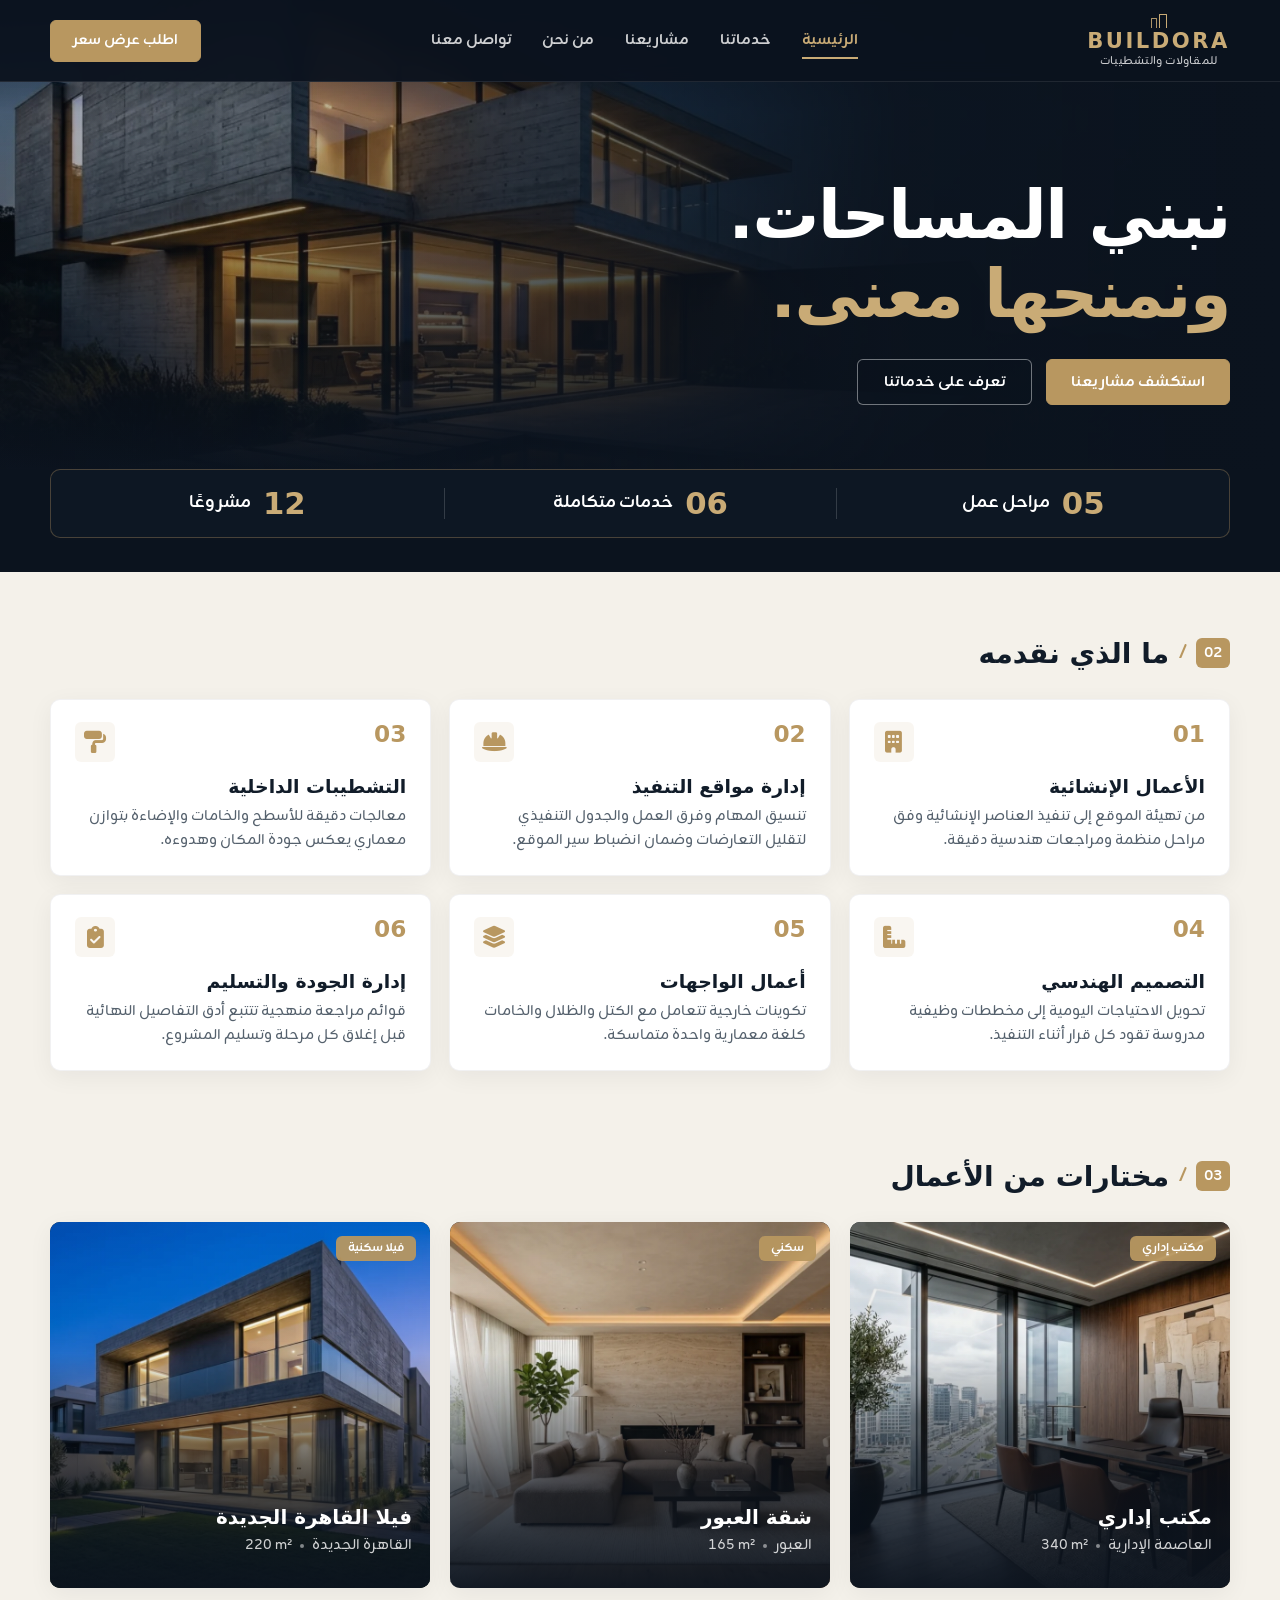
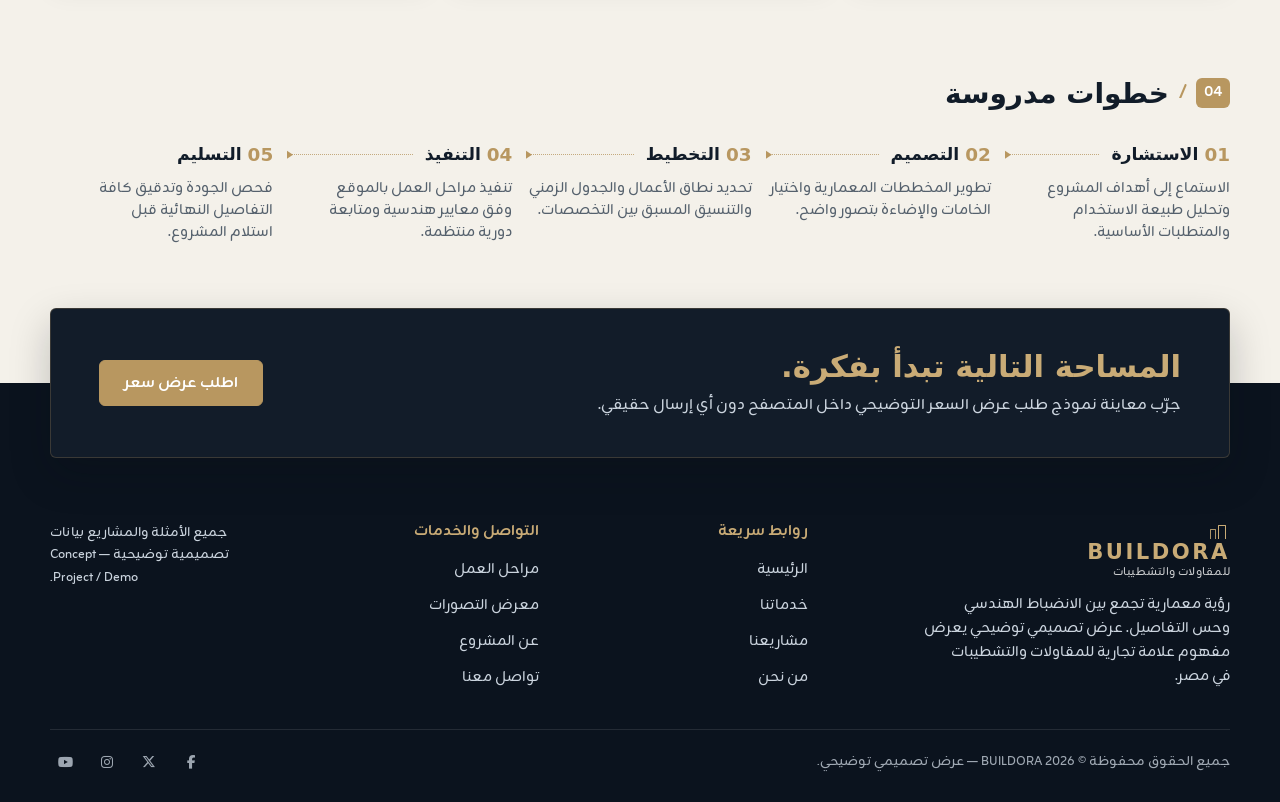
==== commit 34e4bb7c: "Update primary accent color" ====
--- a/index.html
+++ b/index.html
@@ -3,7 +3,7 @@
 <head>
   <meta charset="utf-8">
   <meta name="viewport" content="width=device-width, initial-scale=1">
-  <meta name="theme-color" content="#14212E">
+  <meta name="theme-color" content="#0B131E">
   <meta name="description" content="BUILDORA تصور رقمي لشركة مقاولات وتشطيبات بمصر؛ استكشف الخدمات والمشاريع المعمارية التوضيحية ومراحل التنفيذ. مشروع تصميم افتراضي Demo.">
   <meta property="og:type" content="website">
   <meta property="og:site_name" content="BUILDORA">
@@ -33,10 +33,8 @@
     <div class="container site-header__inner">
       <a class="brand" href="index.html" aria-label="BUILDORA — العودة إلى الرئيسية">
         <span class="brand__mark" aria-hidden="true"></span>
-        <span>
-          <span class="brand__text" lang="en" dir="ltr">BUILDORA</span>
-          <span class="brand__caption">للمقاولات والتشطيبات</span>
-        </span>
+        <span class="brand__text" lang="en" dir="ltr">BUILDORA</span>
+        <span class="brand__caption">للمقاولات والتشطيبات</span>
       </a>
 
       <nav class="site-nav" id="primary-navigation" aria-label="التنقل الرئيسي">
@@ -48,10 +46,7 @@
       </nav>
 
       <div class="site-header__actions">
-        <a class="button button--brass site-header__quote" href="contact.html#quote">
-          اطلب عرض سعر
-          <i class="fa-solid fa-arrow-left icon icon--sm" aria-hidden="true"></i>
-        </a>
+        <a class="button button--brass site-header__quote" href="contact.html#quote">اطلب عرض سعر</a>
         <button class="site-header__menu-toggle" id="menu-toggle" type="button" aria-controls="primary-navigation" aria-expanded="false" aria-label="فتح القائمة">
           <i class="fa-solid fa-bars icon" aria-hidden="true"></i>
         </button>
@@ -66,225 +61,236 @@
         <img src="assets/images/hero-residence.webp" alt="" width="1600" height="960" fetchpriority="high" decoding="async">
       </div>
       <div class="hero__overlay" aria-hidden="true"></div>
-      <div class="hero__grid" aria-hidden="true"></div>
 
       <div class="container hero__content">
         <div class="hero__body">
-          <p class="hero__topline"><span lang="en" dir="ltr">BUILDORA — ARCHITECTURAL THINKING</span></p>
           <h1 class="hero__title" id="hero-title">نبني المساحات.<em>ونمنحها معنى.</em></h1>
-          <p class="hero__lead">من أول مخطط إلى أدق تفصيلة في التشطيب، نصوغ تجربة متكاملة توازن بين الدقة الهندسية وجمال المكان. رؤية معمارية لأعمال تدوم في الذاكرة.</p>
           <div class="hero__actions">
-            <a class="button button--brass" href="projects.html">
-              استكشف مشاريعنا
-              <i class="fa-solid fa-arrow-left icon icon--sm" aria-hidden="true"></i>
-            </a>
-            <a class="button button--outline-light" href="services.html">
-              تعرف على خدماتنا
-              <i class="fa-solid fa-arrow-up-right icon icon--sm" aria-hidden="true"></i>
-            </a>
+            <a class="button button--brass" href="projects.html">استكشف مشاريعنا</a>
+            <a class="button button--outline-light" href="services.html">تعرف على خدماتنا</a>
           </div>
         </div>
-        <div class="hero__rail" aria-hidden="true">FORM / FUNCTION / DETAIL</div>
-      </div>
-      <div class="container hero__bottom">
-        <div class="hero__index" aria-label="القسم الأول من خمسة">
-          <strong>01</strong><span>/ 05</span>
-        </div>
-        <a class="hero__scroll" href="#overview">
-          مرر لاكتشاف المزيد
-          <i class="fa-solid fa-arrow-left icon icon--sm" aria-hidden="true"></i>
-        </a>
-        <span class="hero__demo">تصور معماري توضيحي — مشروع Demo</span>
       </div>
     </section>
 
     <section class="overview-strip" id="overview" aria-label="نظرة عامة على المحتوى التجريبي">
-      <div class="container overview-strip__inner">
-        <div class="overview-strip__item">
-          <strong class="overview-strip__value" dir="ltr">12</strong>
-          <div><span class="overview-strip__label">مشروعًا توضيحيًا</span><small class="overview-strip__hint">ضمن معرض الأعمال</small></div>
-        </div>
-        <div class="overview-strip__item">
-          <strong class="overview-strip__value" dir="ltr">06</strong>
-          <div><span class="overview-strip__label">خدمات متكاملة</span><small class="overview-strip__hint">من الفكرة إلى التنفيذ</small></div>
-        </div>
-        <div class="overview-strip__item">
-          <strong class="overview-strip__value" dir="ltr">05</strong>
-          <div><span class="overview-strip__label">مراحل عمل واضحة</span><small class="overview-strip__hint">منهجية مقترحة</small></div>
-        </div>
-      </div>
-    </section>
-
-    <section class="section intro" id="about" aria-labelledby="about-title">
-      <div class="container intro__grid">
-        <div class="intro__visual">
-          <figure class="intro__picture">
-            <img src="assets/images/project-residential.webp" alt="رسم معماري توضيحي لواجهة سكنية حديثة بكتل خرسانية وزجاج واسع" width="1200" height="800" loading="lazy" decoding="async">
-          </figure>
-          <div class="intro__stamp">
-            <span class="intro__stamp-num" dir="ltr">01 / 03</span>
-            <span class="intro__stamp-text">الدقة تبدأ من الفكرة الأولى</span>
+      <div class="container">
+        <div class="overview-strip__frame">
+          <div class="overview-strip__inner">
+            <div class="overview-strip__item">
+              <strong class="overview-strip__value" dir="ltr">05</strong>
+              <span class="overview-strip__label">مراحل عمل</span>
+            </div>
+            <div class="overview-strip__item">
+              <strong class="overview-strip__value" dir="ltr">06</strong>
+              <span class="overview-strip__label">خدمات متكاملة</span>
+            </div>
+            <div class="overview-strip__item">
+              <strong class="overview-strip__value" dir="ltr">12</strong>
+              <span class="overview-strip__label">مشروعًا</span>
+            </div>
           </div>
         </div>
-        <div class="intro__copy">
-          <span class="eyebrow">منهجنا في البناء</span>
-          <h2 id="about-title">لكل مساحة قصة، <span>ولكل تفصيلة سبب.</span></h2>
-          <p>في <span lang="en" dir="ltr">BUILDORA</span> نؤمن أن قيمة المشروع لا تُقاس بالشكل النهائي وحده؛ بل بالقرارات الصحيحة التي تصنعه. لذلك ننظر إلى كل مساحة بوصفها علاقة بين الاحتياج والوظيفة والمواد والإضاءة.</p>
-          <p>نقدم هنا تصورًا لمنهج مقاولات وتشطيبات يبدأ بفهم المكان ويستمر حتى مراجعة كل نقطة قبل التسليم، مع عناية بالتفاصيل التي تُلاحظ وتلك التي لا تُرى.</p>
-          <div class="intro__principles" aria-label="مبادئ العمل">
-            <span><i class="fa-solid fa-check icon" aria-hidden="true"></i> تخطيط يسبق التنفيذ</span>
-            <span><i class="fa-solid fa-check icon" aria-hidden="true"></i> اختيار مواد واعٍ</span>
-            <span><i class="fa-solid fa-check icon" aria-hidden="true"></i> تفاصيل مدروسة</span>
-            <span><i class="fa-solid fa-check icon" aria-hidden="true"></i> مراجعة قبل التسليم</span>
+      </div>
+    </section>
+
+    <section class="services" id="services" aria-labelledby="services-title">
+      <div class="container">
+        <div class="section-tag">
+          <span class="section-tag__num" dir="ltr">02</span>
+          <span class="section-tag__slash" aria-hidden="true">/</span>
+          <h2 class="section-tag__title" id="services-title">ما الذي نقدمه</h2>
+        </div>
+
+        <div class="services__grid">
+          <article class="service-card">
+            <a class="service-card__link" href="services.html">
+              <div class="service-card__top">
+                <span class="service-card__number" dir="ltr">01</span>
+                <span class="service-card__symbol"><i class="fa-solid fa-building icon" aria-hidden="true"></i></span>
+              </div>
+              <h3>الأعمال الإنشائية</h3>
+              <p>من تهيئة الموقع إلى تنفيذ العناصر الإنشائية وفق مراحل منظمة ومراجعات هندسية دقيقة.</p>
+            </a>
+          </article>
+
+          <article class="service-card">
+            <a class="service-card__link" href="services.html">
+              <div class="service-card__top">
+                <span class="service-card__number" dir="ltr">02</span>
+                <span class="service-card__symbol"><i class="fa-solid fa-helmet-safety icon" aria-hidden="true"></i></span>
+              </div>
+              <h3>إدارة مواقع التنفيذ</h3>
+              <p>تنسيق المهام وفرق العمل والجدول التنفيذي لتقليل التعارضات وضمان انضباط سير الموقع.</p>
+            </a>
+          </article>
+
+          <article class="service-card">
+            <a class="service-card__link" href="services.html">
+              <div class="service-card__top">
+                <span class="service-card__number" dir="ltr">03</span>
+                <span class="service-card__symbol"><i class="fa-solid fa-paint-roller icon" aria-hidden="true"></i></span>
+              </div>
+              <h3>التشطيبات الداخلية</h3>
+              <p>معالجات دقيقة للأسطح والخامات والإضاءة بتوازن معماري يعكس جودة المكان وهدوءه.</p>
+            </a>
+          </article>
+
+          <article class="service-card">
+            <a class="service-card__link" href="services.html">
+              <div class="service-card__top">
+                <span class="service-card__number" dir="ltr">04</span>
+                <span class="service-card__symbol"><i class="fa-solid fa-ruler-combined icon" aria-hidden="true"></i></span>
+              </div>
+              <h3>التصميم الهندسي</h3>
+              <p>تحويل الاحتياجات اليومية إلى مخططات وظيفية مدروسة تقود كل قرار أثناء التنفيذ.</p>
+            </a>
+          </article>
+
+          <article class="service-card">
+            <a class="service-card__link" href="services.html">
+              <div class="service-card__top">
+                <span class="service-card__number" dir="ltr">05</span>
+                <span class="service-card__symbol"><i class="fa-solid fa-layer-group icon" aria-hidden="true"></i></span>
+              </div>
+              <h3>أعمال الواجهات</h3>
+              <p>تكوينات خارجية تتعامل مع الكتل والظلال والخامات كلغة معمارية واحدة متماسكة.</p>
+            </a>
+          </article>
+
+          <article class="service-card">
+            <a class="service-card__link" href="services.html">
+              <div class="service-card__top">
+                <span class="service-card__number" dir="ltr">06</span>
+                <span class="service-card__symbol"><i class="fa-solid fa-clipboard-check icon" aria-hidden="true"></i></span>
+              </div>
+              <h3>إدارة الجودة والتسليم</h3>
+              <p>قوائم مراجعة منهجية تتتبع أدق التفاصيل النهائية قبل إغلاق كل مرحلة وتسليم المشروع.</p>
+            </a>
+          </article>
+        </div>
+      </div>
+    </section>
+
+    <section class="projects" id="projects" aria-labelledby="projects-title">
+      <div class="container">
+        <div class="section-tag">
+          <span class="section-tag__num" dir="ltr">03</span>
+          <span class="section-tag__slash" aria-hidden="true">/</span>
+          <h2 class="section-tag__title" id="projects-title">مختارات من الأعمال</h2>
+        </div>
+
+        <div class="project-grid">
+          <article class="project-card--overlay">
+            <a href="project.html?id=project-004" aria-label="مشاهدة تفاصيل مكتب إداري">
+              <img src="assets/images/project-commercial.webp" width="1200" height="800" loading="lazy" decoding="async" alt="تصور معماري لمكتب إداري معاصر بتكسية خشبية داكنة وإضاءة خطية">
+              <span class="project-card__badge">مكتب إداري</span>
+              <div class="project-card--overlay__content">
+                <h3>مكتب إداري</h3>
+                <div class="meta-line project-card__meta">
+                  <span>العاصمة الإدارية</span>
+                  <span class="meta-line__divider" aria-hidden="true"></span>
+                  <span dir="ltr" lang="en">340 m²</span>
+                </div>
+              </div>
+            </a>
+          </article>
+
+          <article class="project-card--overlay">
+            <a href="project.html?id=project-007" aria-label="مشاهدة تفاصيل شقة العبور">
+              <img src="assets/images/project-finishing.webp" width="1200" height="800" loading="lazy" decoding="async" alt="تصور معماري لتشطيبات شقة هادئة بالعبور بخامات دافئة ونوافذ واسعة">
+              <span class="project-card__badge">سكني</span>
+              <div class="project-card--overlay__content">
+                <h3>شقة العبور</h3>
+                <div class="meta-line project-card__meta">
+                  <span>العبور</span>
+                  <span class="meta-line__divider" aria-hidden="true"></span>
+                  <span dir="ltr" lang="en">165 m²</span>
+                </div>
+              </div>
+            </a>
+          </article>
+
+          <article class="project-card--overlay">
+            <a href="project.html?id=project-001" aria-label="مشاهدة تفاصيل فيلا القاهرة الجديدة">
+              <img src="assets/images/project-residential.webp" width="1200" height="800" loading="lazy" decoding="async" alt="تصور معماري لفيلا سكنية معاصرة بالقاهرة الجديدة بكتل خرسانية وزجاجية">
+              <span class="project-card__badge">فيلا سكنية</span>
+              <div class="project-card--overlay__content">
+                <h3>فيلا القاهرة الجديدة</h3>
+                <div class="meta-line project-card__meta">
+                  <span>القاهرة الجديدة</span>
+                  <span class="meta-line__divider" aria-hidden="true"></span>
+                  <span dir="ltr" lang="en">220 m²</span>
+                </div>
+              </div>
+            </a>
+          </article>
+        </div>
+      </div>
+    </section>
+
+    <section class="process-home" id="process" aria-labelledby="process-title">
+      <div class="container">
+        <div class="section-tag">
+          <span class="section-tag__num" dir="ltr">04</span>
+          <span class="section-tag__slash" aria-hidden="true">/</span>
+          <h2 class="section-tag__title" id="process-title">خطوات مدروسة</h2>
+        </div>
+
+        <ol class="process-timeline">
+          <li class="process-step">
+            <div class="process-step__head">
+              <span class="process-step__num" dir="ltr">01</span>
+              <h3 class="process-step__title">الاستشارة</h3>
+              <span class="process-step__connector" aria-hidden="true"></span>
+            </div>
+            <p>الاستماع إلى أهداف المشروع وتحليل طبيعة الاستخدام والمتطلبات الأساسية.</p>
+          </li>
+          <li class="process-step">
+            <div class="process-step__head">
+              <span class="process-step__num" dir="ltr">02</span>
+              <h3 class="process-step__title">التصميم</h3>
+              <span class="process-step__connector" aria-hidden="true"></span>
+            </div>
+            <p>تطوير المخططات المعمارية واختيار الخامات والإضاءة بتصور واضح.</p>
+          </li>
+          <li class="process-step">
+            <div class="process-step__head">
+              <span class="process-step__num" dir="ltr">03</span>
+              <h3 class="process-step__title">التخطيط</h3>
+              <span class="process-step__connector" aria-hidden="true"></span>
+            </div>
+            <p>تحديد نطاق الأعمال والجدول الزمني والتنسيق المسبق بين التخصصات.</p>
+          </li>
+          <li class="process-step">
+            <div class="process-step__head">
+              <span class="process-step__num" dir="ltr">04</span>
+              <h3 class="process-step__title">التنفيذ</h3>
+              <span class="process-step__connector" aria-hidden="true"></span>
+            </div>
+            <p>تنفيذ مراحل العمل بالموقع وفق معايير هندسية ومتابعة دورية منتظمة.</p>
+          </li>
+          <li class="process-step">
+            <div class="process-step__head">
+              <span class="process-step__num" dir="ltr">05</span>
+              <h3 class="process-step__title">التسليم</h3>
+              <span class="process-step__connector" aria-hidden="true"></span>
+            </div>
+            <p>فحص الجودة وتدقيق كافة التفاصيل النهائية قبل استلام المشروع.</p>
+          </li>
+        </ol>
+      </div>
+    </section>
+
+    <section class="cta-band" id="contact" aria-labelledby="contact-title">
+      <div class="container">
+        <div class="cta-band__frame">
+          <div>
+            <h2 class="cta-band__title" id="contact-title">المساحة التالية تبدأ بفكرة.</h2>
+            <p class="cta-band__sub">جرّب معاينة نموذج طلب عرض السعر التوضيحي داخل المتصفح دون أي إرسال حقيقي.</p>
           </div>
-          <a class="button button--text" href="services.html#process">
-            اكتشف طريقة العمل
-            <i class="fa-solid fa-arrow-left icon icon--sm" aria-hidden="true"></i>
-          </a>
-        </div>
-      </div>
-    </section>
-
-    <section class="section services" id="services" aria-labelledby="services-title">
-      <div class="container">
-        <div class="services__head">
-          <div class="section-heading">
-            <span class="eyebrow">ما الذي نقدمه / 02</span>
-            <h2 class="section-heading__title" id="services-title">خبرات متعددة.<br>رؤية واحدة متكاملة.</h2>
-            <p class="section-heading__body">مجالات عمل مترابطة تغطي الرحلة من التفكير الهندسي إلى اللمسات الأخيرة، مع نطاق واضح لكل خدمة في هذا النموذج التعريفي.</p>
-          </div>
-          <a class="button button--outline-dark" href="contact.html#quote">ناقش احتياجك<i class="fa-solid fa-arrow-left icon icon--sm" aria-hidden="true"></i></a>
-        </div>
-        <div class="services__grid">
-          <article class="service-card">
-            <div class="service-card__top"><span class="service-card__symbol"><i class="fa-solid fa-building icon" aria-hidden="true"></i></span><span class="service-card__number">01</span></div>
-            <h3>الأعمال الإنشائية</h3>
-            <p>من تهيئة الموقع إلى تنفيذ العناصر الإنشائية وفق مراحل منظمة ومراجعات محددة.</p>
-            <a class="service-card__foot" href="services.html">أساسات ومكونات إنشائية <i class="fa-solid fa-arrow-left icon" aria-hidden="true"></i></a>
-          </article>
-          <article class="service-card">
-            <div class="service-card__top"><span class="service-card__symbol"><i class="fa-solid fa-helmet-safety icon" aria-hidden="true"></i></span><span class="service-card__number">02</span></div>
-            <h3>إدارة مواقع التنفيذ</h3>
-            <p>تنسيق المهام والفرق وسير العمل لتقليل التعارضات بين التخصصات المختلفة.</p>
-            <a class="service-card__foot" href="services.html">تنظيم ومتابعة <i class="fa-solid fa-arrow-left icon" aria-hidden="true"></i></a>
-          </article>
-          <article class="service-card">
-            <div class="service-card__top"><span class="service-card__symbol"><i class="fa-solid fa-paint-roller icon" aria-hidden="true"></i></span><span class="service-card__number">03</span></div>
-            <h3>التشطيبات الداخلية</h3>
-            <p>معالجات دقيقة للأسطح والخامات والإضاءة، في انسجام مع طبيعة الاستخدام.</p>
-            <a class="service-card__foot" href="services.html">تفاصيل تعيش مع المكان <i class="fa-solid fa-arrow-left icon" aria-hidden="true"></i></a>
-          </article>
-          <article class="service-card">
-            <div class="service-card__top"><span class="service-card__symbol"><i class="fa-solid fa-ruler-combined icon" aria-hidden="true"></i></span><span class="service-card__number">04</span></div>
-            <h3>التصميم الهندسي</h3>
-            <p>تحويل المتطلبات العملية إلى مخططات مدروسة تقود القرارات أثناء التنفيذ.</p>
-            <a class="service-card__foot" href="services.html">تخطيط وظيفي واضح <i class="fa-solid fa-arrow-left icon" aria-hidden="true"></i></a>
-          </article>
-          <article class="service-card">
-            <div class="service-card__top"><span class="service-card__symbol"><i class="fa-solid fa-layer-group icon" aria-hidden="true"></i></span><span class="service-card__number">05</span></div>
-            <h3>أعمال الواجهات</h3>
-            <p>تكوينات خارجية تتعامل مع الكتل والظلال والخامات كلغة معمارية واحدة.</p>
-            <a class="service-card__foot" href="services.html">هوية واضحة للمبنى <i class="fa-solid fa-arrow-left icon" aria-hidden="true"></i></a>
-          </article>
-          <article class="service-card">
-            <div class="service-card__top"><span class="service-card__symbol"><i class="fa-solid fa-clipboard-check icon" aria-hidden="true"></i></span><span class="service-card__number">06</span></div>
-            <h3>إدارة الجودة والتسليم</h3>
-            <p>قوائم مراجعة واضحة تتتبع التفاصيل النهائية قبل إغلاق مراحل المشروع.</p>
-            <a class="service-card__foot" href="services.html">مراجعة منهجية <i class="fa-solid fa-arrow-left icon" aria-hidden="true"></i></a>
-          </article>
-        </div>
-      </div>
-    </section>
-
-    <section class="section projects" id="projects" aria-labelledby="projects-title">
-      <div class="container">
-        <div class="projects__head">
-          <div class="section-heading">
-            <span class="eyebrow">مختارات من الأعمال / 03</span>
-            <h2 class="section-heading__title" id="projects-title">مساحات نرويها <br>بالتفاصيل.</h2>
-            <p class="section-heading__body">ثلاث رؤى معمارية توضيحية من معرض يضم 12 تصورًا افتراضيًا. الصور التالية رسومات أصلية وليست توثيقًا لمواقع منفذة.</p>
-          </div>
-          <a class="button button--outline-dark" href="contact.html#quote">تحدث عن مشروعك<i class="fa-solid fa-arrow-left icon icon--sm" aria-hidden="true"></i></a>
-        </div>
-        <div class="project-grid">
-          <article class="project-card">
-            <a href="project.html?id=project-001" aria-label="مشاهدة تفاصيل تجديد فيلا سكنية"><figure class="project-card__image">
-              <img src="assets/images/project-residential.webp" width="1200" height="800" loading="lazy" decoding="async" alt="رسم توضيحي لفيلا سكنية معاصرة بواجهة فاتحة ومساحات زجاجية واسعة">
-              <figcaption class="project-card__category">سكني</figcaption>
-            </figure></a>
-            <div class="project-card__body">
-              <h3><a href="project.html?id=project-001">تجديد فيلا سكنية بالقاهرة الجديدة</a></h3>
-              <div class="meta-line project-card__meta"><span>القاهرة الجديدة</span><span class="meta-line__divider" aria-hidden="true"></span><span dir="ltr" lang="en">220 m²</span></div>
-              <p>مفهوم معماري يوازن بين الخصوصية والضوء الطبيعي، بخطوط هندسية واضحة.</p>
-              <a class="project-card__foot" href="project.html?id=project-001">تفاصيل التصور <i class="fa-solid fa-arrow-up-right icon icon--sm" aria-hidden="true"></i></a>
-            </div>
-          </article>
-          <article class="project-card">
-            <a href="project.html?id=project-007" aria-label="مشاهدة تفاصيل تشطيبات شقة هادئة"><figure class="project-card__image">
-              <img src="assets/images/project-finishing.webp" width="1200" height="800" loading="lazy" decoding="async" alt="رسم توضيحي لمساحة معيشة داخلية بخامات دافئة ونوافذ كبيرة">
-              <figcaption class="project-card__category">تشطيبات</figcaption>
-            </figure></a>
-            <div class="project-card__body">
-              <h3><a href="project.html?id=project-007">تشطيبات شقة هادئة بالعبور</a></h3>
-              <div class="meta-line project-card__meta"><span>العبور</span><span class="meta-line__divider" aria-hidden="true"></span><span dir="ltr" lang="en">165 m²</span></div>
-              <p>لغة هادئة من الخشب والحجر والإضاءة تخلق تجربة معيشية أكثر اتساعًا.</p>
-              <a class="project-card__foot" href="project.html?id=project-007">تفاصيل التصور <i class="fa-solid fa-arrow-up-right icon icon--sm" aria-hidden="true"></i></a>
-            </div>
-          </article>
-          <article class="project-card">
-            <a href="project.html?id=project-004" aria-label="مشاهدة تفاصيل المكتب الإداري"><figure class="project-card__image">
-              <img src="assets/images/project-commercial.webp" width="1200" height="800" loading="lazy" decoding="async" alt="رسم توضيحي لواجهة مبنى إداري بزجاج داكن وإيقاع هندسي متكرر">
-              <figcaption class="project-card__category">تجاري</figcaption>
-            </figure></a>
-            <div class="project-card__body">
-              <h3><a href="project.html?id=project-004">مكتب إداري متعدد الوظائف</a></h3>
-              <div class="meta-line project-card__meta"><span>القاهرة الجديدة</span><span class="meta-line__divider" aria-hidden="true"></span><span dir="ltr" lang="en">340 m²</span></div>
-              <p>واجهة عملية تجمع بين إيقاع المساحات الزجاجية وحضور الكتل الصلبة.</p>
-              <a class="project-card__foot" href="project.html?id=project-004">تفاصيل التصور <i class="fa-solid fa-arrow-up-right icon icon--sm" aria-hidden="true"></i></a>
-            </div>
-          </article>
-        </div>
-      </div>
-    </section>
-
-    <section class="section process" id="process" aria-labelledby="process-title">
-      <div class="container process__grid">
-        <div class="process__intro">
-          <span class="eyebrow eyebrow--light">خطوات مدروسة / 04</span>
-          <h2 id="process-title">الجودة ليست صدفة.<br>إنها مسار واضح.</h2>
-          <p>منهجية عمل مقترحة تتعامل مع المشروع كمنظومة واحدة، لا كمجموعة مهام متفرقة. كل مرحلة تهيّئ الأساس لما بعدها.</p>
-        </div>
-        <ol class="process__list">
-          <li class="process__item"><span class="process__num" aria-hidden="true">01</span><div><h3>فهم الاحتياج</h3><p>الاستماع إلى أهداف المشروع وتحليل طبيعة الاستخدام والمتطلبات الأساسية.</p></div></li>
-          <li class="process__item"><span class="process__num" aria-hidden="true">02</span><div><h3>المعاينة والتخطيط</h3><p>قراءة المساحة وتحديد نطاق الأعمال ومراجعة المحددات الفنية.</p></div></li>
-          <li class="process__item"><span class="process__num" aria-hidden="true">03</span><div><h3>التصميم والتحضير</h3><p>اختيار الحلول المناسبة والخامات وتحديد أولويات التنفيذ.</p></div></li>
-          <li class="process__item"><span class="process__num" aria-hidden="true">04</span><div><h3>التنفيذ والمتابعة</h3><p>تنظيم مراحل العمل ومراجعة المخرجات وفق معايير محددة.</p></div></li>
-          <li class="process__item"><span class="process__num" aria-hidden="true">05</span><div><h3>المراجعة والتسليم</h3><p>تدقيق التفاصيل ومناقشة الملاحظات قبل اعتبار العمل مكتملًا.</p></div></li>
-        </ol>
-      </div>
-    </section>
-
-    <section class="section statement" aria-labelledby="statement-title">
-      <div class="container statement__inner">
-        <div class="statement__text">
-          <span class="eyebrow">فلسفة التصميم / 05</span>
-          <h2 id="statement-title">نحن لا ننظر إلى البناء كجدران وأسطح، بل كـ<span>مساحة لحياة أفضل.</span></h2>
-        </div>
-        <span class="statement__symbol" aria-hidden="true"><i class="fa-solid fa-ruler-combined icon" aria-hidden="true"></i></span>
-      </div>
-    </section>
-
-    <section class="section contact-panel" id="contact" aria-labelledby="contact-title">
-      <div class="container">
-        <div class="contact-panel__frame">
-          <div>
-            <span class="eyebrow eyebrow--light">المساحة التالية تبدأ بفكرة</span>
-            <h2 id="contact-title">لديك رؤية لمشروع جديد؟<br>ابدأ باستكشاف ما يمكن أن يكون.</h2>
-            <p>هذا الموقع نموذج أعمال افتراضي وليس شركة تقدم خدمات فعلية. يمكنك استخدام نموذج طلب سعر تجريبي لمعاينة بياناتك قبل إنهاء التجربة. لا يتم إرسال أي معلومات إلى شركة أو خادم.</p>
-          </div>
-          <div class="contact-panel__actions">
-            <a class="button button--brass" href="contact.html#quote">عاين طلب عرض سعر<i class="fa-solid fa-arrow-left icon icon--sm" aria-hidden="true"></i></a>
-            <span>معاينة Demo داخل المتصفح فقط — دون إرسال</span>
+          <div class="cta-band__actions">
+            <a class="button button--brass" href="contact.html#quote">اطلب عرض سعر</a>
           </div>
         </div>
       </div>
@@ -296,9 +302,10 @@
       <div class="site-footer__brand">
         <a class="brand" href="index.html" aria-label="BUILDORA — العودة إلى أعلى الصفحة">
           <span class="brand__mark" aria-hidden="true"></span>
-          <span><span class="brand__text" lang="en" dir="ltr">BUILDORA</span><span class="brand__caption">للمقاولات والتشطيبات</span></span>
+          <span class="brand__text" lang="en" dir="ltr">BUILDORA</span>
+          <span class="brand__caption">للمقاولات والتشطيبات</span>
         </a>
-        <p class="site-footer__intro">رؤية معمارية تجمع بين الانضباط الهندسي وحس التفاصيل. مشروع واجهات توضيحي يعرض مفهوم علامة تجارية للمقاولات والتشطيبات في مصر.</p>
+        <p class="site-footer__intro">رؤية معمارية تجمع بين الانضباط الهندسي وحس التفاصيل. عرض تصميمي توضيحي يعرض مفهوم علامة تجارية للمقاولات والتشطيبات في مصر.</p>
       </div>
       <div>
         <h2 class="site-footer__heading">روابط سريعة</h2>
@@ -307,18 +314,29 @@
           <li><a href="services.html">خدماتنا</a></li>
           <li><a href="projects.html">مشاريعنا</a></li>
           <li><a href="about.html">من نحن</a></li>
+        </ul>
+      </div>
+      <div>
+        <h2 class="site-footer__heading">التواصل والخدمات</h2>
+        <ul class="site-footer__list">
+          <li><a href="services.html#process">مراحل العمل</a></li>
+          <li><a href="projects.html">معرض التصورات</a></li>
+          <li><a href="about.html">عن المشروع</a></li>
           <li><a href="contact.html#quote">تواصل معنا</a></li>
         </ul>
       </div>
-      <div>
-        <h2 class="site-footer__heading">عن المشروع</h2>
-        <p class="site-footer__hint">مقر الشركة وأرقام التواصل وأسماء العملاء غير متاحة؛ جميع الأمثلة والمشاريع والأرقام المعروضة بيانات تصميم تجريبية.</p>
-        <p class="site-footer__hint site-footer__hint--spaced" lang="en" dir="ltr">Egypt · Portfolio Concept</p>
+      <div class="site-footer__cta">
+        <p class="site-footer__hint">جميع الأمثلة والمشاريع بيانات تصميمية توضيحية — Concept Project / Demo.</p>
       </div>
     </div>
     <div class="container site-footer__bottom">
-      <span><span lang="en" dir="ltr">© BUILDORA</span> — عرض تصميمي توضيحي، لا يمثل شركة حقيقية.</span>
-      <span class="site-footer__demo" lang="en" dir="ltr">Concept Project / Demo</span>
+      <span>جميع الحقوق محفوظة © 2026 <span lang="en" dir="ltr">BUILDORA</span> — عرض تصميمي توضيحي.</span>
+      <ul class="site-footer__socials" aria-label="رموز تواصل توضيحية">
+        <li class="site-footer__social-item"><i class="fa-brands fa-facebook-f" aria-hidden="true"></i></li>
+        <li class="site-footer__social-item"><i class="fa-brands fa-x-twitter" aria-hidden="true"></i></li>
+        <li class="site-footer__social-item"><i class="fa-brands fa-instagram" aria-hidden="true"></i></li>
+        <li class="site-footer__social-item"><i class="fa-brands fa-youtube" aria-hidden="true"></i></li>
+      </ul>
     </div>
   </footer>
 </body>
--- a/assets/css/tokens.css
+++ b/assets/css/tokens.css
@@ -1,29 +1,34 @@
-/* BUILDORA design tokens — Stage B production baseline. */
+/* BUILDORA design tokens — Architectural Luxury Design System. */
 :root {
-  /* 60%: warm foundations */
-  --bg-page: #f8f7f3;
+  /* Warm limestone & ivory light foundations */
+  --bg-page: #f4f1ea;
   --bg-surface: #ffffff;
-  --bg-subtle: #efece4;
+  --bg-subtle: #ebe6dc;
+  --bg-faq: #faf8f4;
 
-  /* 30%: architectural dark palette */
-  --brand-navy: #14212e;
-  --brand-navy-deep: #0d1620;
-  --brand-navy-elevated: #1d2e3f;
+  /* Deep architectural navy palette */
+  --brand-navy: #121c29;
+  --brand-navy-deep: #0b131e;
+  --brand-navy-elevated: #192636;
+  --brand-card-dark: #101722;
 
-  /* 10%: restrained metallic accent */
-  --accent-brass: #c89a65;
-  --accent-brass-hover: #b0834f;
+  /* Antique champagne brass accent */
+  --accent-brass: #b89760;
+  --accent-brass-light: #c9ab76;
+  --accent-brass-hover: #9f7f49;
+  --accent-brass-soft: rgba(184, 151, 96, 0.14);
+  --accent-brass-border: rgba(184, 151, 96, 0.34);
 
   /* Semantic surfaces and text */
-  --text-primary: #14212e;
+  --text-primary: #111c29;
   --text-muted: #55616d;
   --text-inverse: #ffffff;
-  --text-inverse-muted: #d9e0e6;
-  --text-brass-on-light: #77502e;
-  --surface-brass-soft: #f0e4d5;
-  --border-hairline: rgba(20, 33, 46, 0.12);
-  --border-inverse: rgba(255, 255, 255, 0.2);
-  --focus-strong: #14212e;
+  --text-inverse-muted: #cbd4de;
+  --text-brass-on-light: #7c5a2a;
+  --surface-brass-soft: #efe4d2;
+  --border-hairline: rgba(17, 28, 41, 0.11);
+  --border-inverse: rgba(255, 255, 255, 0.16);
+  --focus-strong: #121c29;
   --focus-inverse: #ffffff;
   --status-error: #99333b;
   --status-success: #216347;
@@ -36,17 +41,20 @@
   --font-weight-medium: 500;
   --font-weight-semibold: 600;
   --font-weight-bold: 700;
-  --fs-h1: clamp(2.25rem, 4.5vw, 3.85rem);
-  --fs-h2: clamp(1.65rem, 3vw, 2.6rem);
-  --fs-h3: clamp(1.15rem, 1.6vw, 1.4rem);
+  --font-weight-extrabold: 800;
+
+  --fs-h1: clamp(2.35rem, 4.6vw, 3.9rem);
+  --fs-h2: clamp(1.55rem, 2.6vw, 2.25rem);
+  --fs-h3: clamp(1.1rem, 1.5vw, 1.32rem);
   --fs-body: 1rem;
   --fs-small: clamp(0.875rem, 0.85rem + 0.12vw, 0.95rem);
-  --fs-lead: clamp(1.075rem, 1.01rem + 0.3vw, 1.25rem);
-  --fs-stat: clamp(2rem, 3.75vw, 3.5rem);
-  --line-height-h1: 1.15;
+  --fs-lead: clamp(1.05rem, 1rem + 0.25vw, 1.22rem);
+  --fs-stat: clamp(1.6rem, 2.4vw, 2.1rem);
+
+  --line-height-h1: 1.16;
   --line-height-h2: 1.25;
   --line-height-h3: 1.35;
-  --line-height-body-ar: 1.75;
+  --line-height-body-ar: 1.72;
   --line-height-body-en: 1.6;
 
   /* Four-point spacing scale */
@@ -61,30 +69,31 @@
   --space-20: 80px;
   --space-24: 96px;
   --space-28: 112px;
-  --section-space: clamp(4rem, 7.5vw, 6.5rem);
-  --container-max: 1280px;
-  --page-gutter: clamp(1rem, 3vw, 2.5rem);
-  --grid-gap: clamp(1rem, 2.3vw, 2rem);
+  --section-space: clamp(3.25rem, 5.5vw, 4.75rem);
+  --container-max: 1180px;
+  --page-gutter: clamp(1rem, 3vw, 2.25rem);
+  --grid-gap: clamp(1rem, 2vw, 1.5rem);
 
-  /* Restrained geometry */
-  --radius-sm: 2px;
-  --radius-md: 4px;
-  --radius-lg: 8px;
+  /* Refined architectural geometry */
+  --radius-sm: 4px;
+  --radius-md: 6px;
+  --radius-lg: 10px;
   --border-width: 1px;
-  --control-min-height: 44px;
+  --control-min-height: 46px;
   --button-min-height: 44px;
-  --header-height: 80px;
-  --header-height-mobile: 64px;
-  --icon-sm: 16px;
-  --icon-md: 20px;
+  --header-height: 82px;
+  --header-height-mobile: 66px;
+  --icon-sm: 15px;
+  --icon-md: 19px;
   --icon-lg: 24px;
 
-  /* Minimal depth and movement */
-  --shadow-card: 0 8px 24px rgba(13, 22, 32, 0.07);
-  --shadow-header: 0 8px 24px rgba(13, 22, 32, 0.08);
+  /* Subtle elevation & smooth transitions */
+  --shadow-card: 0 6px 24px rgba(11, 19, 30, 0.055);
+  --shadow-card-hover: 0 12px 32px rgba(11, 19, 30, 0.11);
+  --shadow-header: 0 8px 28px rgba(7, 12, 20, 0.28);
   --duration-fast: 160ms;
   --duration-normal: 240ms;
-  --duration-image: 400ms;
+  --duration-image: 420ms;
   --ease-architectural: cubic-bezier(0.22, 1, 0.36, 1);
   --focus-ring-width: 3px;
   --focus-ring-offset: 3px;
--- a/assets/css/components.css
+++ b/assets/css/components.css
@@ -1,4 +1,4 @@
-/* Shared buttons, navigation, card shells and footer components. */
+/* Shared buttons, navigation, architectural brand lockup, badges and footer. */
 .icon {
   display: inline-flex;
   align-items: center;
@@ -14,169 +14,297 @@
 .icon--sm { width: var(--icon-sm); height: var(--icon-sm); font-size: var(--icon-sm); }
 .icon--lg { width: var(--icon-lg); height: var(--icon-lg); font-size: var(--icon-lg); }
 
+.text-brass { color: var(--accent-brass-light); }
+
 .eyebrow {
   display: inline-flex;
   align-items: center;
-  gap: 12px;
+  gap: 10px;
   color: var(--text-brass-on-light);
-  font-size: 0.78rem;
-  font-weight: 600;
-  line-height: 1.55;
-  letter-spacing: 0.025em;
-}
-
-.eyebrow::before {
-  content: '';
-  width: 25px;
-  height: 1px;
-  background: currentColor;
-}
-
-.eyebrow--light { color: var(--accent-brass); }
-
-.section-heading { max-width: 740px; }
-.section-heading__title { margin-block: 16px 20px; }
+  font-size: 0.92rem;
+  font-weight: 700;
+  line-height: 1.45;
+  letter-spacing: 0.015em;
+}
+
+.eyebrow--light { color: var(--accent-brass-light); }
+
+/* Numbered section tag used across Home and inner sections: [02] / Title */
+.section-tag {
+  display: flex;
+  align-items: center;
+  gap: 10px;
+  margin-block-end: 28px;
+}
+
+.section-tag__num {
+  display: inline-flex;
+  align-items: center;
+  justify-content: center;
+  min-width: 34px;
+  height: 30px;
+  padding-inline: 8px;
+  background: var(--accent-brass);
+  color: #ffffff;
+  border-radius: var(--radius-md);
+  font-family: var(--font-display);
+  font-size: 0.95rem;
+  font-weight: 700;
+  line-height: 1;
+  font-variant-numeric: tabular-nums;
+}
+
+.section-tag__slash {
+  color: var(--accent-brass);
+  font-weight: 700;
+  font-size: 1.25rem;
+  line-height: 1;
+}
+
+.section-tag__title {
+  font-size: clamp(1.35rem, 2.2vw, 1.75rem);
+  font-weight: 800;
+  color: var(--text-primary);
+  line-height: 1.25;
+}
+
+/* Solid brass hero badge pill: [ 02 / نطاق الخدمات ] */
+.hero-pill {
+  display: inline-flex;
+  align-items: center;
+  gap: 6px;
+  margin-block-end: 18px;
+  padding: 6px 16px;
+  background: var(--accent-brass);
+  color: #ffffff;
+  border-radius: var(--radius-md);
+  font-size: 0.88rem;
+  font-weight: 700;
+  line-height: 1.3;
+  letter-spacing: 0.01em;
+}
+
+.section-heading { max-width: 720px; }
+.section-heading__title { margin-block: 10px 14px; }
 .section-heading__body { color: var(--text-muted); max-width: 600px; }
 
+/* Buttons — radius kept <= 8px for architectural crispness */
 .button {
   display: inline-flex;
   align-items: center;
   justify-content: center;
-  gap: 14px;
-  min-height: 52px;
-  padding: 13px 24px;
+  gap: 10px;
+  min-height: 46px;
+  padding: 11px 24px;
   border: 1px solid transparent;
-  border-radius: var(--radius-sm);
-  font-weight: 600;
-  font-size: 0.92rem;
-  line-height: 1.4;
+  border-radius: var(--radius-md);
+  font-weight: 700;
+  font-size: 0.95rem;
+  line-height: 1.35;
   text-align: center;
-  transition: background var(--duration-normal), color var(--duration-normal), border-color var(--duration-normal), transform var(--duration-normal);
+  transition: background var(--duration-normal), color var(--duration-normal), border-color var(--duration-normal), transform var(--duration-normal), box-shadow var(--duration-normal);
 }
 
 .button .icon { transition: transform var(--duration-normal); }
-.button:hover .icon { transform: translateX(-4px); }
-.button--brass { background: var(--accent-brass); color: var(--brand-navy-deep); }
-.button--brass:hover { background: var(--accent-brass-hover); color: var(--brand-navy-deep); }
-.button--outline-light { background: transparent; color: #fff; border-color: rgba(255,255,255,.58); }
-.button--outline-light:hover { background: rgba(255,255,255,.1); border-color: #fff; }
-.button--outline-dark { background: transparent; color: var(--brand-navy); border-color: rgba(20,33,46,.44); }
-.button--outline-dark:hover { background: var(--brand-navy); color: #fff; }
-.button--text { padding-inline: 0; min-height: 44px; border: 0; background: transparent; color: var(--brand-navy); }
-.button--text:hover { color: var(--text-brass-on-light); }
-
+.button:hover .icon { transform: translateX(-3px); }
+
+.button--brass {
+  background: var(--accent-brass);
+  color: #ffffff;
+  border-color: var(--accent-brass);
+}
+.button--brass:hover {
+  background: var(--accent-brass-hover);
+  border-color: var(--accent-brass-hover);
+  color: #ffffff;
+  transform: translateY(-1px);
+  box-shadow: 0 6px 18px rgba(184, 151, 96, 0.25);
+}
+
+.button--outline-light {
+  background: rgba(11, 19, 30, 0.45);
+  color: #ffffff;
+  border-color: rgba(255, 255, 255, 0.42);
+}
+.button--outline-light:hover {
+  background: rgba(255, 255, 255, 0.1);
+  border-color: #ffffff;
+}
+
+.button--outline-dark {
+  background: transparent;
+  color: var(--brand-navy);
+  border-color: rgba(17, 28, 41, 0.35);
+}
+.button--outline-dark:hover {
+  background: var(--brand-navy);
+  color: #ffffff;
+  border-color: var(--brand-navy);
+}
+
+.button--text {
+  padding-inline: 0;
+  min-height: 40px;
+  border: 0;
+  background: transparent;
+  color: var(--text-brass-on-light);
+  font-size: 0.9rem;
+}
+.button--text:hover { color: var(--brand-navy); }
+
+/* Brand lockup — architectural stacked crest matching mockups */
 .brand {
   display: inline-flex;
-  align-items: center;
-  gap: 12px;
+  flex-direction: column;
+  align-items: center;
+  justify-content: center;
+  gap: 2px;
   min-width: 0;
-  color: #fff;
+  color: #ffffff;
+  text-align: center;
+}
+
+.brand__crest {
+  display: inline-flex;
+  flex-direction: column;
+  align-items: center;
+  gap: 2px;
 }
 
 .brand__mark {
   position: relative;
-  display: inline-block;
-  width: 34px;
-  height: 34px;
+  display: inline-flex;
+  align-items: flex-end;
+  justify-content: center;
+  gap: 2px;
+  width: 24px;
+  height: 15px;
   flex: 0 0 auto;
-  border: 2px solid currentColor;
-  border-radius: var(--radius-sm);
-  overflow: hidden;
-}
-
-.brand__mark::before {
-  content: '';
-  position: absolute;
-  inset: 8px 7px 7px 8px;
-  border-inline-start: 2px solid currentColor;
-  border-block-start: 2px solid currentColor;
-  transform: skewY(-35deg);
-}
-
+}
+
+.brand__mark::before,
 .brand__mark::after {
   content: '';
-  position: absolute;
-  inset-inline-end: 0;
-  inset-block-end: 0;
-  width: 15px;
-  height: 15px;
-  background: var(--accent-brass);
-  clip-path: polygon(0 100%, 100% 0, 100% 100%);
+  display: block;
+  border: 1.5px solid var(--accent-brass-light);
+  border-bottom: 0;
+}
+
+.brand__mark::before {
+  width: 8px;
+  height: 14px;
+  border-radius: 1px 1px 0 0;
+}
+
+.brand__mark::after {
+  width: 6px;
+  height: 10px;
+  border-radius: 1px 1px 0 0;
+  opacity: 0.85;
 }
 
 .brand__text {
+  display: block;
   font-family: var(--font-display);
-  font-size: 1.4rem;
-  font-weight: 700;
+  font-size: 1.32rem;
+  font-weight: 800;
   line-height: 1;
-  letter-spacing: .04em;
+  letter-spacing: 0.12em;
+  color: var(--accent-brass-light);
 }
 
 .brand__caption {
   display: block;
-  margin-block-start: 7px;
-  color: rgba(255,255,255,.68);
+  margin-block-start: 2px;
+  color: rgba(255, 255, 255, 0.78);
   font-family: var(--font-ar);
-  font-size: .68rem;
+  font-size: 0.7rem;
   font-weight: 500;
-  letter-spacing: .07em;
-}
-
+  letter-spacing: 0.02em;
+  line-height: 1.2;
+}
+
+/* Site Header */
 .site-header {
   position: fixed;
   z-index: var(--z-sticky-header);
   inset: 0 0 auto;
   height: var(--header-height);
-  border-block-end: 1px solid rgba(255,255,255,.21);
-  background: linear-gradient(180deg, rgba(13,22,32,.32), rgba(13,22,32,.04));
-  color: #fff;
+  border-block-end: 1px solid rgba(255, 255, 255, 0.09);
+  background: rgba(11, 19, 30, 0.94);
+  backdrop-filter: blur(10px);
+  color: #ffffff;
   transition: background var(--duration-normal), box-shadow var(--duration-normal), height var(--duration-normal), border-color var(--duration-normal);
 }
 
 .site-header--scrolled,
 .site-header--menu-open {
   background: var(--brand-navy-deep);
-  border-color: rgba(255,255,255,.12);
+  border-color: rgba(255, 255, 255, 0.12);
   box-shadow: var(--shadow-header);
 }
 
 .site-header__inner {
-  display: flex;
-  align-items: center;
-  justify-content: space-between;
-  gap: 28px;
+  display: grid;
+  grid-template-columns: auto 1fr auto;
+  align-items: center;
+  gap: 24px;
   height: 100%;
 }
 
-.site-nav { display: flex; align-items: center; gap: clamp(14px, 2vw, 30px); }
+.site-nav {
+  display: flex;
+  align-items: center;
+  justify-content: center;
+  gap: clamp(16px, 2.4vw, 34px);
+}
+
 .site-nav__link {
   position: relative;
   display: inline-flex;
   min-height: 44px;
   align-items: center;
-  color: rgba(255,255,255,.84);
-  font-size: .88rem;
-  font-weight: 500;
+  color: rgba(255, 255, 255, 0.8);
+  font-size: 0.96rem;
+  font-weight: 600;
   white-space: nowrap;
   transition: color var(--duration-fast);
 }
+
 .site-nav__link:hover,
-.site-nav__link[aria-current="page"] { color: #fff; }
+.site-nav__link[aria-current="page"] {
+  color: var(--accent-brass-light);
+}
+
 .site-nav__link::after {
   content: '';
   position: absolute;
   inset-inline: 0;
-  inset-block-end: 2px;
+  inset-block-end: 4px;
   height: 2px;
-  background: var(--accent-brass);
+  background: var(--accent-brass-light);
   transform: scaleX(0);
-  transform-origin: right center;
-  transition: transform var(--duration-normal);
-}
+  transform-origin: center;
+  transition: transform var(--duration-normal) var(--ease-architectural);
+}
+
 .site-nav__link:hover::after,
-.site-nav__link[aria-current="page"]::after { transform: scaleX(1); }
-.site-header__actions { display: flex; align-items: center; gap: 14px; }
-.site-header__quote { min-height: 43px; padding: 11px 18px; font-size: .82rem; }
+.site-nav__link[aria-current="page"]::after {
+  transform: scaleX(1);
+}
+
+.site-header__actions {
+  display: flex;
+  align-items: center;
+  gap: 12px;
+}
+
+.site-header__quote {
+  min-height: 42px;
+  padding: 9px 22px;
+  font-size: 0.9rem;
+}
+
 .site-header__menu-toggle {
   display: none;
   align-items: center;
@@ -184,71 +312,205 @@
   width: 44px;
   height: 44px;
   padding: 0;
-  border: 1px solid rgba(255,255,255,.42);
-  border-radius: var(--radius-sm);
-  color: #fff;
+  border: 1px solid rgba(255, 255, 255, 0.34);
+  border-radius: var(--radius-md);
+  color: #ffffff;
   background: transparent;
 }
-.site-header__menu-toggle .icon { width: 23px; height: 23px; }
-
+
+.site-header__menu-toggle .icon { width: 22px; height: 22px; }
 .site-header__backdrop { display: none; }
 
 .meta-line {
   display: flex;
   flex-wrap: wrap;
   align-items: center;
-  gap: 10px;
-  font-size: .83rem;
+  gap: 8px;
+  font-size: 0.88rem;
   line-height: 1.4;
 }
 
-.meta-line__divider { width: 1px; height: 14px; background: currentColor; opacity: .32; }
-
-.site-footer { background: var(--brand-navy-deep); color: #fff; }
+.meta-line__divider {
+  width: 4px;
+  height: 4px;
+  border-radius: 50%;
+  background: currentColor;
+  opacity: 0.6;
+}
+
+/* Framed Dark CTA Banner (overlapping cream -> footer transition) */
+.cta-band {
+  position: relative;
+  padding-block: 0;
+  background: linear-gradient(180deg, var(--bg-page) 50%, var(--brand-navy-deep) 50%);
+}
+
+.cta-band__frame {
+  display: flex;
+  align-items: center;
+  justify-content: space-between;
+  gap: 28px;
+  padding: clamp(24px, 3.4vw, 38px) clamp(24px, 4vw, 48px);
+  background: var(--brand-navy);
+  border: 1px solid rgba(184, 151, 96, 0.24);
+  border-radius: var(--radius-md);
+  color: #ffffff;
+  box-shadow: 0 16px 40px rgba(7, 12, 20, 0.22);
+}
+
+.cta-band__title {
+  font-size: clamp(1.35rem, 2.4vw, 1.95rem);
+  font-weight: 800;
+  color: var(--accent-brass-light);
+  line-height: 1.3;
+}
+
+.cta-band__sub {
+  margin-block-start: 6px;
+  color: var(--text-inverse-muted);
+  font-size: 0.92rem;
+}
+
+.cta-band__actions {
+  display: flex;
+  flex-direction: column;
+  align-items: flex-end;
+  gap: 6px;
+  flex: 0 0 auto;
+}
+
+.cta-band__note {
+  color: var(--text-inverse-muted);
+  font-size: 0.74rem;
+}
+
+/* Site Footer */
+.site-footer {
+  background: var(--brand-navy-deep);
+  color: #ffffff;
+}
+
 .site-footer__main {
   display: grid;
-  grid-template-columns: 1.55fr 1fr 1fr;
-  gap: clamp(40px, 7vw, 108px);
-  padding-block: clamp(64px, 7vw, 100px) 64px;
-}
-.site-footer .brand { margin-block-end: 30px; }
-.site-footer__intro { max-width: 390px; color: var(--text-inverse-muted); font-size: .95rem; }
-.site-footer__heading { margin-block-end: 26px; color: #fff; font-size: 1rem; font-weight: 600; }
-.site-footer__list { display: grid; gap: 10px; list-style: none; }
-.site-footer__list a { display: inline-flex; min-height: 34px; align-items: center; gap: 12px; color: var(--text-inverse-muted); transition: color var(--duration-fast); }
-.site-footer__list a:hover { color: var(--accent-brass); }
-.site-footer__hint { color: var(--text-inverse-muted); font-size: .9rem; }
-.site-footer__hint--spaced { margin-block-start: 16px; }
+  grid-template-columns: 1.4fr 0.8fr 0.8fr auto;
+  align-items: start;
+  gap: clamp(28px, 5vw, 64px);
+  padding-block: clamp(44px, 5vw, 64px) 36px;
+}
+
+.site-footer__brand .brand {
+  align-items: flex-start;
+  text-align: start;
+  margin-block-end: 14px;
+}
+
+.site-footer__intro {
+  max-width: 310px;
+  color: var(--text-inverse-muted);
+  font-size: 0.88rem;
+  line-height: 1.7;
+}
+
+.site-footer__heading {
+  margin-block-end: 14px;
+  color: var(--accent-brass-light);
+  font-size: 0.95rem;
+  font-weight: 700;
+}
+
+.site-footer__list {
+  display: grid;
+  gap: 6px;
+  list-style: none;
+}
+
+.site-footer__list a {
+  display: inline-flex;
+  min-height: 30px;
+  align-items: center;
+  gap: 8px;
+  color: var(--text-inverse-muted);
+  font-size: 0.9rem;
+  transition: color var(--duration-fast);
+}
+
+.site-footer__list a:hover { color: var(--accent-brass-light); }
+
+.site-footer__cta {
+  display: flex;
+  flex-direction: column;
+  align-items: flex-end;
+  gap: 10px;
+}
+
+.site-footer__hint {
+  color: var(--text-inverse-muted);
+  font-size: 0.82rem;
+  max-width: 220px;
+  text-align: end;
+}
+
 .site-footer__bottom {
   display: flex;
   justify-content: space-between;
   align-items: center;
   flex-wrap: wrap;
-  gap: 18px;
-  padding-block: 25px 31px;
-  border-block-start: 1px solid rgba(255,255,255,.18);
-  color: var(--text-inverse-muted);
-  font-size: .81rem;
-}
-.site-footer__demo { display: inline-flex; align-items: center; gap: 8px; }
-.site-footer__demo::before { content: ''; width: 7px; height: 7px; background: var(--accent-brass); border-radius: var(--radius-sm); }
-
-/* Decorative headings and images must not behave as controls. */
+  gap: 16px;
+  padding-block: 18px 24px;
+  border-block-start: 1px solid rgba(255, 255, 255, 0.1);
+  color: rgba(203, 212, 222, 0.78);
+  font-size: 0.82rem;
+}
+
+.site-footer__socials {
+  display: inline-flex;
+  align-items: center;
+  gap: 12px;
+  list-style: none;
+}
+
+.site-footer__social-item {
+  display: inline-flex;
+  align-items: center;
+  justify-content: center;
+  width: 30px;
+  height: 30px;
+  border-radius: var(--radius-sm);
+  color: rgba(203, 212, 222, 0.76);
+  font-size: 0.85rem;
+  transition: color var(--duration-fast), background var(--duration-fast);
+}
+
+.site-footer__social-item:hover {
+  color: var(--accent-brass-light);
+  background: rgba(255, 255, 255, 0.06);
+}
+
+/* Minimal centered footer variant (Contact page mockup 5) */
+.site-footer--minimal .site-footer__center {
+  display: flex;
+  flex-direction: column;
+  align-items: center;
+  justify-content: center;
+  padding-block: 42px 30px;
+  text-align: center;
+}
+
 .decorative-rule { height: 1px; background: var(--border-hairline); }
 
-/* Strong focus indicators for dark components. */
+/* Strong focus indicators for dark components */
 .site-header :focus-visible,
 .site-footer :focus-visible,
 .hero :focus-visible,
-.process :focus-visible,
-.contact-panel :focus-visible {
-  outline-color: var(--accent-brass);
-}
-
-/* Keep focus visible against all dark architectural surfaces. */
+.cta-band :focus-visible,
+.process-band :focus-visible,
+.values-band :focus-visible,
+.contact-info-card :focus-visible {
+  outline-color: var(--accent-brass-light);
+}
+
 .inner-hero :focus-visible,
 .inline-cta :focus-visible,
 .lightbox :focus-visible {
   outline-color: var(--focus-inverse);
 }
-
--- a/assets/css/pages.css
+++ b/assets/css/pages.css
@@ -1,377 +1,1506 @@
-/* Home: editorial architectural composition and restrained geometry. */
+/* BUILDORA page layouts — matched to the 5 architectural luxury mockups. */
+
+/* ==========================================================================
+   HOME: HERO + FRAMED STATS + SERVICES + OVERLAY PROJECTS + TIMELINE
+   ========================================================================== */
 .hero {
   position: relative;
   display: flex;
-  align-items: center;
-  min-height: max(780px, 100svh);
+  flex-direction: column;
+  justify-content: space-between;
+  padding-block-start: var(--header-height);
   isolation: isolate;
   overflow: hidden;
   background: var(--brand-navy-deep);
-  color: #fff;
+  color: #ffffff;
 }
 
 .hero__media,
-.hero__overlay,
-.hero__grid {
+.hero__overlay {
   position: absolute;
   inset: 0;
   pointer-events: none;
 }
 
-.hero__media { z-index: -3; }
-.hero__media img { width: 100%; height: 100%; object-fit: cover; object-position: center 48%; }
+.hero__media { z-index: -2; }
+.hero__media img {
+  width: 100%;
+  height: 100%;
+  object-fit: cover;
+  object-position: left center;
+}
+
 .hero__overlay {
-  z-index: -2;
-  background: linear-gradient(270deg, rgba(13,22,32,.91) 0%, rgba(13,22,32,.81) 31%, rgba(13,22,32,.39) 62%, rgba(13,22,32,.17) 100%), linear-gradient(0deg, rgba(13,22,32,.62) 0%, transparent 31%);
-}
-.hero__grid {
   z-index: -1;
-  opacity: .1;
-  background-image: linear-gradient(90deg, rgba(255,255,255,.23) 1px, transparent 1px);
-  background-size: 14.286% 100%;
-}
-
-.hero__content { position: relative; padding-block: 190px 158px; }
-.hero__body { max-width: 730px; }
-.hero__topline {
+  background:
+    linear-gradient(270deg, #0b131e 0%, rgba(11, 19, 30, 0.94) 30%, rgba(11, 19, 30, 0.58) 54%, rgba(11, 19, 30, 0.14) 82%, rgba(11, 19, 30, 0.22) 100%),
+    linear-gradient(180deg, rgba(11, 19, 30, 0.65) 0%, transparent 24%, rgba(11, 19, 30, 0.6) 80%, #0b131e 100%);
+}
+
+.hero__content {
+  position: relative;
+  padding-block: clamp(68px, 7.5vw, 118px) clamp(44px, 5vw, 72px);
+}
+
+.hero__body {
+  max-width: 560px;
+}
+
+.hero__title {
+  font-size: clamp(2.65rem, 5.2vw, 4.25rem);
+  font-weight: 800;
+  line-height: 1.12;
+  letter-spacing: -0.02em;
+  color: #ffffff;
+}
+
+.hero__title em {
+  display: block;
+  margin-block-start: 4px;
+  color: var(--accent-brass-light);
+  font-style: normal;
+}
+
+.hero__lead {
+  max-width: 480px;
+  margin-block: 18px 28px;
+  color: var(--text-inverse-muted);
+  font-size: var(--fs-lead);
+  line-height: 1.75;
+}
+
+.hero__actions {
+  display: flex;
+  flex-wrap: wrap;
+  gap: 14px;
+  margin-block-start: 28px;
+}
+
+.hero__actions .button {
+  min-width: 175px;
+}
+
+/* Overview Strip — Framed dark stat bar directly below hero */
+.overview-strip {
+  background: var(--brand-navy-deep);
+  color: #ffffff;
+  padding-block: 0 34px;
+}
+
+.overview-strip__frame {
+  border: 1px solid rgba(184, 151, 96, 0.34);
+  border-radius: var(--radius-lg);
+  background: rgba(18, 28, 41, 0.55);
+}
+
+.overview-strip__inner {
+  display: grid;
+  grid-template-columns: repeat(3, minmax(0, 1fr));
+  padding-block: 18px;
+}
+
+.overview-strip__item {
   display: flex;
   align-items: center;
-  gap: 20px;
-  margin-block-end: 26px;
-  color: #e5e6df;
-  font-size: .74rem;
-  font-weight: 600;
-  letter-spacing: .05em;
-}
-.hero__topline::before { content: ''; width: 54px; height: 1px; background: var(--accent-brass); }
-.hero__title { max-width: 790px; font-weight: 700; letter-spacing: -.035em; }
-.hero__title em { display: block; color: var(--accent-brass); font-style: normal; }
-.hero__lead { max-width: 570px; margin-block: 28px 36px; color: #e3e6e5; font-size: var(--fs-lead); line-height: 1.9; }
-.hero__actions { display: flex; flex-wrap: wrap; gap: 14px; }
-.hero__rail {
-  position: absolute;
-  inset-inline-end: 0;
-  inset-block: 210px 146px;
-  display: flex;
-  align-items: center;
-  gap: 17px;
-  writing-mode: vertical-rl;
+  justify-content: center;
+  gap: 12px;
+  padding-inline: clamp(12px, 2.5vw, 28px);
+  border-inline-end: 1px solid rgba(255, 255, 255, 0.16);
+}
+
+.overview-strip__item:last-child {
+  border-inline-end: 0;
+}
+
+.overview-strip__value {
+  font-family: var(--font-display);
+  font-size: var(--fs-stat);
+  font-weight: 800;
+  line-height: 1;
+  color: var(--accent-brass-light);
+  font-variant-numeric: tabular-nums;
   direction: ltr;
+}
+
+.overview-strip__label {
+  font-size: clamp(0.95rem, 1.3vw, 1.12rem);
+  font-weight: 700;
+  color: #ffffff;
+  line-height: 1.3;
+}
+
+/* Home Services Grid — 02 / ما الذي نقدمه */
+.services {
+  background: var(--bg-page);
+  padding-block: clamp(44px, 5vw, 68px) clamp(28px, 3.5vw, 44px);
+}
+
+.services__grid {
+  display: grid;
+  grid-template-columns: repeat(3, minmax(0, 1fr));
+  gap: 18px;
+}
+
+.service-card {
+  display: flex;
+  flex-direction: column;
+  padding: 22px 24px;
+  background: var(--bg-surface);
+  border: 1px solid rgba(17, 28, 41, 0.06);
+  border-radius: var(--radius-lg);
+  box-shadow: var(--shadow-card);
+  transition: transform var(--duration-normal) var(--ease-architectural), box-shadow var(--duration-normal), border-color var(--duration-normal);
+}
+
+.service-card:hover {
+  transform: translateY(-3px);
+  box-shadow: var(--shadow-card-hover);
+  border-color: var(--accent-brass-border);
+}
+
+.service-card__top {
+  display: flex;
+  align-items: flex-start;
+  justify-content: space-between;
+  gap: 14px;
+  margin-block-end: 12px;
+}
+
+.service-card__number {
   font-family: var(--font-display);
-  font-size: .7rem;
-  font-weight: 500;
-  letter-spacing: .17em;
-  color: rgba(255,255,255,.78);
-}
-.hero__rail::after { content: ''; width: 1px; height: 70px; background: var(--accent-brass); }
-.hero__bottom {
-  position: absolute;
-  inset-inline: 0;
-  inset-block-end: 31px;
-  display: flex;
-  align-items: end;
-  justify-content: space-between;
-  gap: 30px;
-}
-.hero__index { display: flex; align-items: end; gap: 12px; font-family: var(--font-display); direction: ltr; }
-.hero__index strong { font-size: 2rem; color: var(--accent-brass); font-weight: 600; line-height: 1; }
-.hero__index span { padding-block-end: 4px; color: rgba(255,255,255,.65); font-size: .85rem; }
-.hero__scroll { display: flex; align-items: center; gap: 10px; color: rgba(255,255,255,.8); font-size: .78rem; }
-.hero__scroll .icon { transform: rotate(-90deg); }
-.hero__scroll:hover { color: #fff; }
-.hero__demo {
+  font-size: 1.45rem;
+  font-weight: 800;
+  line-height: 1;
+  color: var(--accent-brass);
+  font-variant-numeric: tabular-nums;
+}
+
+.service-card__symbol {
   display: inline-flex;
   align-items: center;
-  gap: 9px;
-  padding: 7px 10px;
-  border: 1px solid rgba(255,255,255,.42);
-  border-radius: var(--radius-sm);
-  color: rgba(255,255,255,.88);
-  font-size: .74rem;
-  line-height: 1.5;
-}
-.hero__demo::before { content: ''; width: 5px; height: 5px; background: var(--accent-brass); border-radius: var(--radius-sm); }
-
-.overview-strip { background: var(--brand-navy); color: #fff; }
-.overview-strip__inner { display: grid; grid-template-columns: repeat(3, 1fr); padding-block: 31px; }
-.overview-strip__item { display: flex; align-items: center; gap: 22px; padding-inline: clamp(14px, 4vw, 54px); border-inline-end: 1px solid rgba(255,255,255,.17); }
-.overview-strip__item:first-child { padding-inline-start: 0; }
-.overview-strip__item:last-child { border-inline-end: 0; padding-inline-end: 0; }
-.overview-strip__value { font: 600 clamp(2rem, 3vw, 2.7rem)/1 var(--font-display); color: var(--accent-brass); font-variant-numeric: tabular-nums; direction: ltr; }
-.overview-strip__label { font-size: .9rem; line-height: 1.5; }
-.overview-strip__hint { display: block; margin-block-start: 2px; color: rgba(255,255,255,.74); font-size: .75rem; }
-
-.intro__grid { display: grid; grid-template-columns: minmax(0, 1.12fr) minmax(0, .88fr); gap: clamp(44px, 8vw, 126px); align-items: center; }
-.intro__visual { position: relative; padding-inline-start: clamp(16px, 4.6vw, 64px); padding-block-end: clamp(20px, 4vw, 56px); }
-.intro__picture { aspect-ratio: 4 / 4.15; background: var(--bg-subtle); overflow: hidden; }
-.intro__picture img { width: 100%; height: 100%; object-fit: cover; }
-.intro__visual::after {
+  justify-content: center;
+  width: 40px;
+  height: 40px;
+  color: var(--accent-brass);
+  border-radius: var(--radius-md);
+  background: rgba(184, 151, 96, 0.09);
+}
+
+.service-card__symbol .icon {
+  width: 22px;
+  height: 22px;
+  font-size: 22px;
+}
+
+.service-card h3 {
+  margin-block-end: 6px;
+  font-size: 1.18rem;
+  font-weight: 800;
+  color: var(--text-primary);
+}
+
+.service-card p {
+  color: var(--text-muted);
+  font-size: 0.9rem;
+  line-height: 1.65;
+}
+
+.service-card__link {
+  display: flex;
+  flex-direction: column;
+  height: 100%;
+}
+
+/* Featured Projects on Home — 03 / مختارات من الأعمال */
+.projects {
+  background: var(--bg-page);
+  padding-block: clamp(28px, 3.5vw, 44px);
+}
+
+.project-grid {
+  display: grid;
+  grid-template-columns: repeat(3, minmax(0, 1fr));
+  gap: 20px;
+}
+
+/* Home Overlay Photo Card (Mockup 1) */
+.project-card--overlay {
+  position: relative;
+  border-radius: var(--radius-lg);
+  overflow: hidden;
+  background: var(--brand-card-dark);
+  box-shadow: var(--shadow-card);
+  aspect-ratio: 4 / 3.85;
+}
+
+.project-card--overlay > a {
+  position: relative;
+  display: block;
+  width: 100%;
+  height: 100%;
+}
+
+.project-card--overlay img {
+  width: 100%;
+  height: 100%;
+  object-fit: cover;
+  transition: transform var(--duration-image) var(--ease-architectural);
+}
+
+.project-card--overlay:hover img {
+  transform: scale(1.05);
+}
+
+.project-card--overlay::after {
   content: '';
   position: absolute;
-  z-index: -1;
-  inset-inline-start: 0;
-  inset-inline-end: 23%;
-  inset-block-start: 22%;
-  inset-block-end: 0;
-  border: 1px solid var(--accent-brass);
-}
-.intro__stamp {
+  inset: 0;
+  background: linear-gradient(180deg, rgba(11, 19, 30, 0.04) 36%, rgba(11, 19, 30, 0.72) 72%, rgba(11, 19, 30, 0.96) 100%);
+  pointer-events: none;
+}
+
+.project-card__badge {
   position: absolute;
-  inset-block-end: 21px;
-  inset-inline-end: -16px;
-  width: 182px;
-  padding: 18px 21px 19px;
+  z-index: 2;
+  inset-block-start: 14px;
+  inset-inline-start: 14px;
+  padding: 4px 12px;
+  background: rgba(184, 151, 96, 0.94);
+  color: #ffffff;
+  border-radius: var(--radius-md);
+  font-size: 0.78rem;
+  font-weight: 700;
+  line-height: 1.35;
+}
+
+.project-card--overlay__content {
+  position: absolute;
+  z-index: 2;
+  inset-inline: 18px;
+  inset-block-end: 16px;
+  color: #ffffff;
+}
+
+.project-card--overlay__content h3 {
+  font-size: 1.25rem;
+  font-weight: 800;
+  color: #ffffff;
+  margin-block-end: 4px;
+}
+
+.project-card--overlay__content .project-card__meta {
+  color: rgba(255, 255, 255, 0.8);
+  font-size: 0.88rem;
+}
+
+/* Projects Catalog Dark-Bottom Card (Mockup 3 & Related Projects) */
+.project-card {
+  min-width: 0;
+  display: flex;
+  flex-direction: column;
+  border-radius: var(--radius-lg);
+  overflow: hidden;
+  background: var(--brand-card-dark);
+  color: #ffffff;
+  box-shadow: var(--shadow-card);
+  transition: transform var(--duration-normal) var(--ease-architectural), box-shadow var(--duration-normal);
+}
+
+.project-card:hover {
+  transform: translateY(-4px);
+  box-shadow: var(--shadow-card-hover);
+}
+
+.project-card__image {
+  position: relative;
+  display: block;
+  aspect-ratio: 4 / 3.05;
+  overflow: hidden;
   background: var(--brand-navy);
-  color: #fff;
-  box-shadow: var(--shadow-card);
-}
-.intro__stamp-num { display: block; font-family: var(--font-display); font-size: 2.1rem; color: var(--accent-brass); line-height: 1.1; }
-.intro__stamp-text { display: block; margin-block-start: 8px; font-size: .75rem; line-height: 1.55; }
-.intro__copy { max-width: 540px; }
-.intro__copy h2 { margin-block: 18px 27px; }
-.intro__copy h2 span { color: var(--text-brass-on-light); }
-.intro__copy p { color: var(--text-muted); line-height: 1.95; margin-block-end: 18px; }
-.intro__principles { display: grid; grid-template-columns: 1fr 1fr; gap: 14px; margin-block: 34px 20px; }
-.intro__principles span { display: flex; align-items: center; gap: 11px; font-weight: 600; font-size: .85rem; }
-.intro__principles .icon { color: var(--text-brass-on-light); }
-
-.services { background: var(--bg-surface); }
-.services__head { display: flex; align-items: end; justify-content: space-between; gap: 36px; margin-block-end: 46px; }
-.services__head .section-heading { max-width: 650px; }
-.services__grid { display: grid; grid-template-columns: repeat(3, minmax(0, 1fr)); border-block-start: 1px solid var(--border-hairline); border-inline-start: 1px solid var(--border-hairline); }
-.service-card {
+}
+
+.project-card__image::after {
+  content: '';
+  position: absolute;
+  inset: 0;
+  background: linear-gradient(180deg, transparent 52%, rgba(16, 23, 34, 0.88) 100%);
+  pointer-events: none;
+}
+
+.project-card__image img {
+  width: 100%;
+  height: 100%;
+  object-fit: cover;
+  transition: transform var(--duration-image) var(--ease-architectural);
+}
+
+.project-card:hover .project-card__image img {
+  transform: scale(1.05);
+}
+
+.project-card__category {
+  position: absolute;
+  z-index: 2;
+  inset-block-start: 14px;
+  inset-inline-start: 14px;
+  padding: 4px 12px;
+  background: rgba(184, 151, 96, 0.94);
+  color: #ffffff;
+  border-radius: var(--radius-md);
+  font-size: 0.78rem;
+  font-weight: 700;
+  line-height: 1.35;
+}
+
+.project-card__body {
   display: flex;
   flex-direction: column;
-  min-height: 302px;
-  padding: clamp(25px, 3vw, 38px);
-  border-inline-end: 1px solid var(--border-hairline);
-  border-block-end: 1px solid var(--border-hairline);
-  transition: background var(--duration-normal);
-}
-.service-card:hover { background: var(--bg-page); }
-.service-card__top { display: flex; align-items: start; justify-content: space-between; margin-block-end: 38px; }
-.service-card__symbol { width: 49px; height: 49px; display: flex; align-items: center; justify-content: center; color: var(--brand-navy); background: var(--bg-subtle); border-radius: var(--radius-sm); }
-.service-card__symbol .icon { width: 27px; height: 27px; font-size: 27px; }
-.service-card__number { font: 600 .88rem/1 var(--font-display); color: var(--text-brass-on-light); font-variant-numeric: tabular-nums; }
-.service-card h3 { margin-block-end: 12px; }
-.service-card p { color: var(--text-muted); font-size: .91rem; line-height: 1.8; }
-.service-card__foot { display: flex; align-items: center; gap: 8px; margin-block-start: auto; padding-block-start: 20px; color: var(--text-brass-on-light); font-size: .8rem; font-weight: 600; }
-.service-card__foot .icon { width: 15px; height: 15px; font-size: 15px; }
-
-.projects { background: var(--bg-page); }
-.projects__head { display: flex; justify-content: space-between; align-items: end; gap: 24px; margin-block-end: 42px; }
-.project-grid { display: grid; grid-template-columns: repeat(3, minmax(0, 1fr)); gap: clamp(16px, 2.2vw, 30px); }
-.project-card { min-width: 0; }
-.project-card__image { position: relative; display: block; aspect-ratio: 4 / 3; overflow: hidden; background: var(--bg-subtle); }
-.project-card__image::after { content: ''; position: absolute; inset: 0; background: linear-gradient(0deg, rgba(13,22,32,.2), transparent 45%); pointer-events: none; }
-.project-card__image img { width: 100%; height: 100%; object-fit: cover; transition: transform var(--duration-image) var(--ease-architectural); }
-.project-card:hover .project-card__image img { transform: scale(1.04); }
-.project-card__category { position: absolute; z-index: 1; inset-block-start: 18px; inset-inline-start: 18px; background: var(--bg-page); color: var(--brand-navy); padding: 6px 11px; font-size: .76rem; font-weight: 600; }
-.project-card__body { padding-block: 22px 12px; }
-.project-card__body h3 { margin-block-end: 11px; }
-.project-card__body p { margin-block: 13px; color: var(--text-muted); font-size: .89rem; line-height: 1.8; }
-.project-card__meta { color: var(--text-muted); }
-.project-card__foot { display: flex; align-items: center; gap: 9px; padding-block-start: 13px; border-block-start: 1px solid var(--border-hairline); color: var(--text-brass-on-light); font-size: .81rem; font-weight: 600; }
-
-.process { position: relative; overflow: hidden; background: var(--brand-navy); color: #fff; }
-.process::before { content: 'BUILDORA'; position: absolute; inset-inline-end: -2%; inset-block-end: -6%; font: 700 clamp(100px, 21vw, 330px)/1 var(--font-display); letter-spacing: -.07em; color: rgba(255,255,255,.026); pointer-events: none; }
-.process__grid { position: relative; display: grid; grid-template-columns: minmax(0, .75fr) minmax(0, 1.25fr); gap: clamp(46px, 8vw, 140px); }
-.process__intro { max-width: 430px; }
-.process__intro h2 { margin-block: 19px 24px; }
-.process__intro p { color: var(--text-inverse-muted); }
-.process__list { display: grid; gap: 0; list-style: none; counter-reset: process; }
-.process__item { display: grid; grid-template-columns: 55px 1fr; gap: 24px; padding-block: 25px; border-block-end: 1px solid rgba(255,255,255,.17); }
-.process__item:first-child { padding-block-start: 3px; }
-.process__num { font: 600 .9rem/1.8 var(--font-display); color: var(--accent-brass); font-variant-numeric: tabular-nums; }
-.process__item h3 { margin-block-end: 6px; font-size: clamp(1.04rem, 1.35vw, 1.21rem); }
-.process__item p { font-size: .87rem; color: var(--text-inverse-muted); }
-
-.statement { background: var(--bg-subtle); }
-.statement__inner { display: grid; grid-template-columns: 1fr auto; gap: 60px; align-items: center; }
-.statement__text { max-width: 950px; }
-.statement__text h2 { font-size: clamp(1.8rem, 3.2vw, 3.45rem); line-height: 1.45; }
-.statement__text h2 span { color: var(--text-brass-on-light); }
-.statement__symbol { width: 107px; height: 107px; display: grid; place-items: center; border: 1px solid rgba(20,33,46,.33); color: var(--brand-navy); }
-.statement__symbol .icon { width: 42px; height: 42px; font-size: 42px; }
-
-.contact-panel { background: var(--bg-page); }
-.contact-panel__frame { display: grid; grid-template-columns: 1fr auto; gap: 50px; align-items: center; padding: clamp(35px, 6vw, 82px); background: var(--brand-navy-deep); color: #fff; }
-.contact-panel__frame .eyebrow { margin-block-end: 16px; }
-.contact-panel__frame h2 { max-width: 760px; margin-block-end: 17px; }
-.contact-panel__frame p { max-width: 740px; color: var(--text-inverse-muted); }
-.contact-panel__actions { display: grid; gap: 15px; justify-items: stretch; }
-.contact-panel__actions span { max-width: 250px; color: var(--text-inverse-muted); font-size: .71rem; text-align: center; }
-
-/* Stage C: inner pages reuse the architectural system from Stage B. */
+  flex: 1 1 auto;
+  padding: 16px 20px 16px;
+  background: linear-gradient(180deg, #161f2c 0%, #0e151f 100%);
+}
+
+.project-card__body h3 {
+  margin-block-end: 6px;
+  font-size: 1.18rem;
+  font-weight: 800;
+  color: #ffffff;
+}
+
+.project-card__body h3 a:hover {
+  color: var(--accent-brass-light);
+}
+
+.project-card__meta {
+  color: rgba(203, 212, 222, 0.84);
+  margin-block-end: 14px;
+}
+
+.project-card__foot {
+  display: inline-flex;
+  align-items: center;
+  gap: 8px;
+  margin-block-start: auto;
+  padding-block-start: 12px;
+  border-block-start: 1px solid rgba(255, 255, 255, 0.12);
+  color: var(--accent-brass-light);
+  font-size: 0.88rem;
+  font-weight: 700;
+  transition: color var(--duration-fast);
+}
+
+.project-card__foot:hover {
+  color: #ffffff;
+}
+
+/* Home Horizontal 5-Step Process Timeline — 04 / خطوات مدروسة */
+.process-home {
+  background: var(--bg-page);
+  padding-block: clamp(28px, 3.5vw, 44px) clamp(44px, 5vw, 64px);
+}
+
+.process-timeline {
+  display: grid;
+  grid-template-columns: repeat(5, minmax(0, 1fr));
+  gap: 16px;
+  list-style: none;
+}
+
+.process-step {
+  position: relative;
+  min-width: 0;
+}
+
+.process-step__head {
+  display: flex;
+  align-items: center;
+  gap: 6px;
+  margin-block-end: 8px;
+}
+
+.process-step__num {
+  font-family: var(--font-display);
+  font-size: 1.15rem;
+  font-weight: 800;
+  color: var(--accent-brass);
+  font-variant-numeric: tabular-nums;
+  flex: 0 0 auto;
+}
+
+.process-step__title {
+  font-size: 1.08rem;
+  font-weight: 800;
+  color: var(--text-primary);
+  white-space: nowrap;
+}
+
+.process-step__connector {
+  position: relative;
+  flex: 1 1 auto;
+  height: 2px;
+  margin-inline-start: 6px;
+  border-block-end: 1.5px dotted rgba(184, 151, 96, 0.78);
+}
+
+.process-step__connector::after {
+  content: '';
+  position: absolute;
+  inset-inline-end: -2px;
+  top: 50%;
+  width: 0;
+  height: 0;
+  border-block: 4px solid transparent;
+  border-inline-end: 6px solid var(--accent-brass);
+  transform: translateY(-42%);
+}
+
+.process-step:last-child .process-step__connector {
+  display: none;
+}
+
+.process-step p {
+  color: var(--text-muted);
+  font-size: 0.86rem;
+  line-height: 1.6;
+}
+
+/* ==========================================================================
+   INNER HEROES (Services, Projects, About, Contact, Project Detail)
+   ========================================================================== */
 .inner-hero {
   position: relative;
   isolation: isolate;
   overflow: hidden;
-  min-height: 440px;
+  padding-block-start: var(--header-height);
   background: var(--brand-navy-deep);
   color: var(--text-inverse);
 }
+
 .inner-hero__visual {
   position: absolute;
   z-index: -2;
   inset: 0;
-  background: linear-gradient(270deg, rgba(13,22,32,.97), rgba(13,22,32,.9) 45%, rgba(13,22,32,.58)), url('../images/hero-residence.webp') center 55% / cover no-repeat;
-}
-.inner-hero__inner { padding-block: clamp(140px, 12vw, 172px) 70px; }
-.inner-hero .eyebrow { margin-block-end: 15px; }
-.inner-hero h1 { max-width: 860px; margin-block-end: 18px; }
-.inner-hero p { max-width: 710px; color: var(--text-inverse-muted); font-size: var(--fs-lead); }
-.inner-hero__label { display: inline-block; margin-block-start: 22px; padding: 5px 12px; border: 1px solid var(--border-inverse); color: var(--text-inverse-muted); font-size: .72rem; }
-.breadcrumb { display: flex; flex-wrap: wrap; gap: 12px; margin-block-end: 29px; color: #d5dde3; font-size: .78rem; }
-.breadcrumb a:hover { color: var(--accent-brass); }
-.breadcrumb [aria-current] { color: #fff; }
+  pointer-events: none;
+}
+
+/* Blueprint architectural wireframe hero (Services Mockup 2) */
+.inner-hero--blueprint .inner-hero__visual {
+  background-color: var(--brand-navy-deep);
+  background-image:
+    linear-gradient(270deg, #0b131e 28%, rgba(11, 19, 30, 0.5) 68%, rgba(11, 19, 30, 0.25) 100%),
+    linear-gradient(90deg, rgba(164, 192, 224, 0.08) 1px, transparent 1px),
+    linear-gradient(0deg, rgba(164, 192, 224, 0.08) 1px, transparent 1px),
+    radial-gradient(circle at 22% 55%, rgba(184, 151, 96, 0.14), transparent 52%);
+  background-size: 100% 100%, 44px 44px, 44px 44px, 100% 100%;
+}
+
+.inner-hero__blueprint-svg {
+  position: absolute;
+  z-index: -1;
+  inset-inline-end: 4%;
+  top: 52%;
+  transform: translateY(-50%);
+  width: min(520px, 52vw);
+  height: auto;
+  opacity: 0.24;
+  pointer-events: none;
+}
+
+/* Projects architectural twilight hero (Projects Mockup 3) */
+.inner-hero--projects .inner-hero__visual {
+  background:
+    linear-gradient(270deg, #0b131e 24%, rgba(11, 19, 30, 0.85) 54%, rgba(11, 19, 30, 0.45) 100%),
+    url('../images/hero-residence.webp') left center / cover no-repeat;
+}
+
+.inner-hero--projects::before {
+  content: '';
+  position: absolute;
+  z-index: -1;
+  inset: 0;
+  background-image:
+    linear-gradient(90deg, rgba(255, 255, 255, 0.05) 1px, transparent 1px),
+    linear-gradient(0deg, rgba(255, 255, 255, 0.05) 1px, transparent 1px);
+  background-size: 64px 64px;
+  mask-image: linear-gradient(90deg, rgba(0, 0, 0, 0.65), transparent 65%);
+  pointer-events: none;
+}
+
+/* About dark executive office photo hero (About Mockup 4) */
+.inner-hero--about .inner-hero__visual {
+  background:
+    linear-gradient(270deg, #0b131e 18%, rgba(11, 19, 30, 0.84) 52%, rgba(11, 19, 30, 0.42) 100%),
+    url('../images/project-commercial.webp') left center / cover no-repeat;
+}
+
+/* Contact clean deep navy hero (Contact Mockup 5) */
+.inner-hero--contact .inner-hero__visual {
+  background:
+    radial-gradient(circle at 20% 40%, rgba(184, 151, 96, 0.1), transparent 55%),
+    linear-gradient(180deg, #0b131e 0%, #101b29 100%);
+}
+
+/* Project detail hero */
+.inner-hero--project .inner-hero__visual {
+  background:
+    linear-gradient(270deg, #0b131e 24%, rgba(11, 19, 30, 0.86) 60%, rgba(11, 19, 30, 0.5) 100%),
+    url('../images/hero-residence.webp') center 50% / cover no-repeat;
+}
+
+.inner-hero__inner {
+  padding-block: clamp(46px, 5.5vw, 76px) clamp(44px, 5vw, 68px);
+}
+
+.inner-hero h1 {
+  max-width: 780px;
+  font-size: clamp(2.25rem, 4.4vw, 3.6rem);
+  font-weight: 800;
+  line-height: 1.15;
+  color: #ffffff;
+}
+
+.inner-hero h1 em {
+  display: block;
+  color: var(--accent-brass-light);
+  font-style: normal;
+}
+
+.inner-hero p {
+  max-width: 620px;
+  margin-block-start: 14px;
+  color: var(--text-inverse-muted);
+  font-size: var(--fs-lead);
+  line-height: 1.75;
+}
+
+.inner-hero__eyebrow {
+  display: inline-block;
+  margin-block-end: 12px;
+  color: var(--accent-brass-light);
+  font-size: 1.05rem;
+  font-weight: 800;
+}
+
+.breadcrumb {
+  display: flex;
+  flex-wrap: wrap;
+  gap: 10px;
+  margin-block-end: 18px;
+  color: rgba(203, 212, 222, 0.72);
+  font-size: 0.84rem;
+}
+
+.breadcrumb a:hover { color: var(--accent-brass-light); }
+.breadcrumb [aria-current] { color: #ffffff; }
+
 .section--subtle { background: var(--bg-subtle); }
-.section-title { margin-block: 15px 38px; }
-.two-column { display: grid; grid-template-columns: minmax(0, .75fr) minmax(0, 1.25fr); gap: clamp(38px, 7vw, 120px); }
-.demo-footnote { margin-block-start: 38px; padding-block-start: 18px; border-block-start: 1px solid var(--border-hairline); font-size: .8rem; color: var(--text-muted); }
-
-/* Catalog filters and async states */
-.catalog__heading { display: flex; justify-content: space-between; align-items: end; gap: 30px; margin-block-end: 28px; }
-.catalog__heading h2 { margin-block-start: 13px; }
-.catalog__heading > p { font-size: .83rem; color: var(--text-muted); }
-.catalog__filters { display: flex; flex-wrap: wrap; gap: 9px; margin-block-end: 36px; padding-block: 0 17px; border-block-end: 1px solid var(--border-hairline); }
-.filter-button { min-width: 78px; min-height: 44px; padding: 9px 22px; border: 1px solid var(--border-hairline); border-radius: var(--radius-sm); background: transparent; color: var(--text-primary); font-size: .85rem; font-weight: 600; }
-.filter-button:hover { border-color: var(--brand-navy); }
-.filter-button.is-active { background: var(--brand-navy); color: #fff; border-color: var(--brand-navy); }
+.section-title { margin-block: 10px 28px; }
+.demo-footnote {
+  margin-block-start: 30px;
+  padding-block-start: 16px;
+  border-block-start: 1px solid var(--border-hairline);
+  font-size: 0.82rem;
+  color: var(--text-muted);
+}
+
+/* ==========================================================================
+   SERVICES PAGE (Mockup 2): 3x2 Cards + Dark 01-05 Steps Band + Full-width FAQ
+   ========================================================================== */
+.service-catalog {
+  background: var(--bg-page);
+}
+
+.service-catalog__title {
+  margin-block-end: 30px;
+  font-size: clamp(1.55rem, 2.5vw, 2.05rem);
+  font-weight: 800;
+  color: var(--text-primary);
+}
+
+.service-details {
+  display: grid;
+  grid-template-columns: repeat(3, minmax(0, 1fr));
+  gap: 20px;
+}
+
+.service-details > .state-message { grid-column: 1 / -1; }
+
+.service-detail {
+  display: flex;
+  flex-direction: column;
+  gap: 12px;
+  padding: 24px 24px 20px;
+  background: var(--bg-surface);
+  border: 1px solid rgba(17, 28, 41, 0.07);
+  border-radius: var(--radius-lg);
+  box-shadow: var(--shadow-card);
+  transition: transform var(--duration-normal) var(--ease-architectural), box-shadow var(--duration-normal), border-color var(--duration-normal);
+}
+
+.service-detail:hover {
+  transform: translateY(-3px);
+  box-shadow: var(--shadow-card-hover);
+  border-color: var(--accent-brass-border);
+}
+
+.service-detail__top {
+  display: flex;
+  align-items: center;
+  justify-content: space-between;
+  gap: 12px;
+}
+
+.service-detail__number {
+  font-family: var(--font-display);
+  font-size: 1.2rem;
+  font-weight: 800;
+  color: var(--accent-brass);
+  font-variant-numeric: tabular-nums;
+}
+
+.service-detail__icon {
+  display: inline-flex;
+  align-items: center;
+  justify-content: center;
+  width: 38px;
+  height: 38px;
+  border-radius: var(--radius-md);
+  background: rgba(184, 151, 96, 0.1);
+  color: var(--accent-brass);
+}
+
+.service-detail__heading h2 {
+  font-size: 1.24rem;
+  font-weight: 800;
+  color: var(--text-primary);
+  margin-block-start: 4px;
+}
+
+.service-detail__bullets {
+  display: grid;
+  gap: 6px;
+  list-style: none;
+  margin-block: 4px 10px;
+}
+
+.service-detail__bullets li {
+  position: relative;
+  padding-inline-start: 16px;
+  color: var(--text-muted);
+  font-size: 0.92rem;
+  line-height: 1.55;
+}
+
+.service-detail__bullets li::before {
+  content: '';
+  position: absolute;
+  inset-inline-start: 0;
+  top: 0.62em;
+  width: 5px;
+  height: 5px;
+  border-radius: 50%;
+  background: var(--accent-brass);
+}
+
+.service-detail__cta {
+  display: inline-flex;
+  align-items: center;
+  justify-content: space-between;
+  gap: 8px;
+  margin-block-start: auto;
+  padding-block-start: 14px;
+  border-block-start: 1px solid var(--border-hairline);
+  color: var(--text-brass-on-light);
+  font-size: 0.88rem;
+  font-weight: 700;
+  transition: color var(--duration-fast);
+}
+
+.service-detail__cta:hover {
+  color: var(--brand-navy);
+}
+
+/* Dark Process Band 01-05 (Mockup 2) */
+.process-band {
+  background: var(--brand-navy-deep);
+  color: #ffffff;
+  padding-block: clamp(44px, 5vw, 64px);
+}
+
+.process-band__title {
+  margin-block-end: 26px;
+  font-size: clamp(1.5rem, 2.4vw, 1.95rem);
+  font-weight: 800;
+  color: #ffffff;
+}
+
+.process-band__title span {
+  color: var(--accent-brass-light);
+  font-variant-numeric: tabular-nums;
+}
+
+.accordion--process {
+  display: grid;
+  grid-template-columns: repeat(5, minmax(0, 1fr));
+  gap: 14px;
+  align-items: start;
+}
+
+.accordion--process > .state-message {
+  grid-column: 1 / -1;
+}
+
+.accordion--process .accordion__item {
+  background: #ffffff;
+  border: 2px solid transparent;
+  border-radius: var(--radius-md);
+  color: var(--text-primary);
+  transition: background var(--duration-fast), border-color var(--duration-fast), transform var(--duration-fast);
+}
+
+.accordion--process .accordion__item:hover {
+  transform: translateY(-2px);
+  border-color: var(--accent-brass);
+}
+
+.accordion--process .accordion__item:has(.accordion__toggle[aria-expanded="true"]) {
+  background: #ebe6dc;
+  border-color: var(--accent-brass);
+}
+
+.accordion--process .accordion__toggle {
+  flex-direction: column;
+  align-items: flex-start;
+  justify-content: space-between;
+  gap: 8px;
+  min-height: 98px;
+  padding: 16px 18px;
+  text-align: start;
+}
+
+.process-step-card__num {
+  font-family: var(--font-display);
+  font-size: 1.08rem;
+  font-weight: 800;
+  color: var(--accent-brass);
+  font-variant-numeric: tabular-nums;
+  line-height: 1;
+}
+
+.process-step-card__title {
+  font-size: 1.04rem;
+  font-weight: 800;
+  color: var(--text-primary);
+  line-height: 1.3;
+}
+
+.accordion--process .accordion__panel {
+  padding: 0 18px 16px;
+  border-block-start: 1px solid rgba(17, 28, 41, 0.1);
+  padding-block-start: 10px;
+  color: var(--text-muted);
+  font-size: 0.86rem;
+  line-height: 1.6;
+}
+
+/* Full-width FAQ Accordion (Mockup 2) */
+.faq-section {
+  background: var(--bg-page);
+}
+
+.faq-section__title {
+  margin-block-end: 24px;
+  font-size: clamp(1.5rem, 2.4vw, 1.95rem);
+  font-weight: 800;
+  color: var(--text-primary);
+}
+
+.accordion {
+  display: grid;
+  gap: 10px;
+  min-width: 0;
+}
+
+.accordion__item {
+  background: var(--bg-faq);
+  border: 1px solid rgba(17, 28, 41, 0.16);
+  border-radius: var(--radius-md);
+  overflow: hidden;
+  transition: border-color var(--duration-fast), background var(--duration-fast);
+}
+
+.accordion__item:has(.accordion__toggle[aria-expanded="true"]) {
+  background: #ffffff;
+  border-color: var(--accent-brass);
+}
+
+.accordion__toggle {
+  display: flex;
+  justify-content: space-between;
+  align-items: center;
+  gap: 18px;
+  width: 100%;
+  min-height: 58px;
+  padding: 14px 22px;
+  border: 0;
+  background: transparent;
+  color: var(--text-primary);
+  text-align: start;
+  font-size: 1.04rem;
+  font-weight: 700;
+}
+
+.accordion__toggle .icon {
+  color: var(--text-primary);
+  transition: transform var(--duration-normal), color var(--duration-fast);
+}
+
+.accordion__toggle[aria-expanded="true"] .icon {
+  color: var(--accent-brass);
+}
+
+.accordion__panel {
+  padding: 0 22px 18px;
+  color: var(--text-muted);
+  font-size: 0.94rem;
+  line-height: 1.75;
+}
+
+/* ==========================================================================
+   PROJECTS PAGE (Mockup 3): Filter Tabs + 3-Col Dark-Bottom Gallery
+   ========================================================================== */
+.catalog {
+  background: var(--bg-page);
+}
+
+.catalog__bar {
+  display: flex;
+  flex-wrap: wrap;
+  justify-content: space-between;
+  align-items: center;
+  gap: 16px;
+  margin-block-end: 28px;
+}
+
+.catalog__filters {
+  display: flex;
+  flex-wrap: wrap;
+  align-items: center;
+  gap: 8px;
+}
+
+.filter-button {
+  min-width: 68px;
+  min-height: 40px;
+  padding: 7px 20px;
+  border: 1px solid transparent;
+  border-radius: var(--radius-md);
+  background: transparent;
+  color: var(--text-primary);
+  font-size: 0.96rem;
+  font-weight: 700;
+  transition: background var(--duration-fast), color var(--duration-fast), border-color var(--duration-fast);
+}
+
+.filter-button:hover {
+  color: var(--text-brass-on-light);
+  background: rgba(184, 151, 96, 0.1);
+}
+
+.filter-button.is-active {
+  background: var(--accent-brass);
+  color: #ffffff;
+  border-color: var(--accent-brass);
+}
+
+.catalog__count {
+  font-size: 0.86rem;
+  color: var(--text-muted);
+}
+
 .catalog__grid { min-height: 260px; }
 .catalog__grid > .state-message { grid-column: 1 / -1; }
-.catalog .project-card__body h3 a:hover, .project-card__body h3 a:hover { color: var(--text-brass-on-light); }
-.project-card__foot:hover { color: var(--brand-navy); }
-.state-message { display: flex; flex-direction: column; justify-content: center; align-items: start; gap: 17px; min-height: 140px; padding: 30px; border: 1px solid var(--border-hairline); background: var(--bg-surface); color: var(--text-muted); }
+
+.state-message {
+  display: flex;
+  flex-direction: column;
+  justify-content: center;
+  align-items: flex-start;
+  gap: 16px;
+  min-height: 140px;
+  padding: 28px;
+  border: 1px solid var(--border-hairline);
+  border-radius: var(--radius-md);
+  background: var(--bg-surface);
+  color: var(--text-muted);
+}
+
 .state-message--error { border-inline-start: 3px solid var(--status-error); }
 .state-message--loading { border-inline-start: 3px solid var(--accent-brass); }
 .state-message--empty { border-inline-start: 3px solid var(--brand-navy); }
-.media-fallback { display: grid; place-items: center; min-height: 190px; width: 100%; height: 100%; padding: 20px; background: var(--bg-subtle); color: var(--text-muted); font-size: .87rem; text-align: center; }
-.inline-cta { padding-block: 55px; background: var(--brand-navy); color: #fff; }
-.inline-cta__inner { display: flex; align-items: center; justify-content: space-between; gap: 30px; }
-.inline-cta h2 { margin-block-start: 12px; }
-
-/* Project detail and gallery */
-.inner-hero--project { min-height: 410px; }
-.detail-facts { display: grid; grid-template-columns: repeat(4, minmax(0, 1fr)); margin-block-end: 75px; border: 1px solid var(--border-hairline); background: var(--bg-surface); }
-.detail-facts > div { display: grid; align-content: center; gap: 8px; padding: 27px; border-inline-end: 1px solid var(--border-hairline); }
-.detail-facts > div:last-child { border: 0; }
-.detail-facts span { color: var(--text-muted); font-size: .78rem; }
-.detail-facts strong { font-weight: 600; font-size: clamp(1rem, 1.6vw, 1.25rem); }
-.detail-facts a:hover { color: var(--text-brass-on-light); }
-.detail-gallery .section-heading { margin-block-end: 30px; }
-.gallery__stage { position: relative; overflow: hidden; background: var(--bg-subtle); }
+
+.media-fallback {
+  display: grid;
+  place-items: center;
+  min-height: 190px;
+  width: 100%;
+  height: 100%;
+  padding: 20px;
+  background: var(--bg-subtle);
+  color: var(--text-muted);
+  font-size: 0.87rem;
+  text-align: center;
+}
+
+/* ==========================================================================
+   ABOUT PAGE (Mockup 4): Editorial Story + Dark Values + Brass-Bar Roles
+   ========================================================================== */
+.editorial {
+  background: var(--bg-page);
+}
+
+.editorial__grid {
+  display: grid;
+  grid-template-columns: minmax(0, 1.05fr) minmax(0, 0.95fr);
+  align-items: center;
+  gap: clamp(32px, 5.5vw, 76px);
+}
+
+.editorial__copy .eyebrow {
+  font-size: 1rem;
+  color: var(--accent-brass);
+}
+
+.editorial__copy h2 {
+  margin-block: 10px 20px;
+  font-size: clamp(1.75rem, 3vw, 2.4rem);
+  font-weight: 800;
+  line-height: 1.22;
+}
+
+.editorial__copy p {
+  margin-block-end: 16px;
+  color: var(--text-muted);
+  font-size: 0.98rem;
+  line-height: 1.82;
+}
+
+.editorial__image {
+  aspect-ratio: 4 / 3;
+  border-radius: var(--radius-md);
+  overflow: hidden;
+  background: var(--bg-subtle);
+  box-shadow: var(--shadow-card);
+}
+
+.editorial__image img {
+  width: 100%;
+  height: 100%;
+  object-fit: cover;
+}
+
+/* Dark Values Band — قيمنا 01-03 */
+.values-band {
+  background: var(--brand-navy-deep);
+  color: #ffffff;
+  padding-block: clamp(48px, 5.5vw, 72px);
+}
+
+.values-band__title {
+  margin-block-end: 28px;
+  font-size: clamp(1.55rem, 2.4vw, 2rem);
+  font-weight: 800;
+  color: var(--accent-brass-light);
+}
+
+.values-band__title span {
+  color: #ffffff;
+  font-variant-numeric: tabular-nums;
+}
+
+.value-grid {
+  display: grid;
+  grid-template-columns: repeat(3, minmax(0, 1fr));
+  gap: 20px;
+}
+
+.value-card {
+  position: relative;
+  overflow: hidden;
+  padding: 28px 26px 26px;
+  background: rgba(255, 255, 255, 0.02);
+  border: 1px solid rgba(184, 151, 96, 0.34);
+  border-radius: var(--radius-sm);
+  transition: border-color var(--duration-normal), background var(--duration-normal);
+}
+
+.value-card::before {
+  content: '';
+  position: absolute;
+  inset-block-start: -1px;
+  inset-inline-start: -1px;
+  width: 54px;
+  height: 54px;
+  background: linear-gradient(45deg, transparent 49%, rgba(184, 151, 96, 0.38) 50%, transparent 51.5%);
+  pointer-events: none;
+}
+
+.value-card:hover {
+  border-color: var(--accent-brass-light);
+  background: rgba(255, 255, 255, 0.04);
+}
+
+.value-card__num {
+  display: inline-block;
+  margin-block-end: 10px;
+  font-family: var(--font-display);
+  font-size: 1.15rem;
+  font-weight: 800;
+  color: var(--accent-brass-light);
+  font-variant-numeric: tabular-nums;
+}
+
+.value-card h3 {
+  margin-block-end: 10px;
+  font-size: 1.25rem;
+  font-weight: 800;
+  color: #ffffff;
+}
+
+.value-card p {
+  color: var(--text-inverse-muted);
+  font-size: 0.92rem;
+  line-height: 1.72;
+}
+
+/* Integrated Roles — تخصصات تتكامل */
+.team {
+  background: var(--bg-page);
+  padding-block: clamp(44px, 5vw, 68px) clamp(28px, 3.5vw, 44px);
+}
+
+.team__title {
+  margin-block-end: 26px;
+  font-size: clamp(1.55rem, 2.4vw, 2rem);
+  font-weight: 800;
+  color: var(--text-primary);
+}
+
+.role-grid {
+  display: grid;
+  grid-template-columns: repeat(3, minmax(0, 1fr));
+  gap: 20px;
+}
+
+.role-card {
+  display: flex;
+  align-items: center;
+  gap: 18px;
+  padding: 24px 22px;
+  background: var(--bg-surface);
+  border: 1px solid rgba(17, 28, 41, 0.06);
+  border-block-end: 3px solid var(--accent-brass);
+  border-radius: var(--radius-md);
+  box-shadow: var(--shadow-card);
+  transition: transform var(--duration-normal) var(--ease-architectural), box-shadow var(--duration-normal);
+}
+
+.role-card:hover {
+  transform: translateY(-3px);
+  box-shadow: var(--shadow-card-hover);
+}
+
+.role-card__icon {
+  display: inline-flex;
+  align-items: center;
+  justify-content: center;
+  width: 56px;
+  height: 56px;
+  flex: 0 0 auto;
+  border-radius: var(--radius-md);
+  background: rgba(184, 151, 96, 0.1);
+  color: var(--accent-brass);
+}
+
+.role-card__icon .icon {
+  width: 28px;
+  height: 28px;
+  font-size: 28px;
+}
+
+.role-card h3 {
+  margin-block-end: 4px;
+  font-size: 1.18rem;
+  font-weight: 800;
+  color: var(--text-primary);
+}
+
+.role-card p {
+  color: var(--text-muted);
+  font-size: 0.88rem;
+  line-height: 1.6;
+}
+
+/* Demo Quotes on About */
+.quotes-section {
+  background: var(--bg-page);
+  padding-block: clamp(20px, 3vw, 34px) clamp(48px, 5.5vw, 72px);
+}
+
+.quote-grid {
+  display: grid;
+  grid-template-columns: repeat(2, minmax(0, 1fr));
+  gap: 18px;
+  margin-block-start: 24px;
+}
+
+.quote-grid > .state-message { grid-column: 1 / -1; }
+
+.quote-card {
+  display: grid;
+  align-content: start;
+  gap: 12px;
+  padding: 24px 26px;
+  border: 1px solid rgba(17, 28, 41, 0.07);
+  border-radius: var(--radius-lg);
+  background: var(--bg-surface);
+  box-shadow: var(--shadow-card);
+}
+
+.quote-card__number {
+  color: var(--accent-brass);
+  font-family: var(--font-display);
+  font-size: 1rem;
+  font-weight: 800;
+}
+
+.quote-card p { font-size: 1rem; color: var(--text-primary); }
+.quote-card footer { color: var(--text-muted); font-size: 0.82rem; }
+
+/* ==========================================================================
+   CONTACT PAGE (Mockup 5): White Form Card (Right) + Dark Info Card (Left)
+   ========================================================================== */
+.quote-section {
+  background: var(--bg-page);
+  padding-block: clamp(44px, 5.5vw, 76px);
+}
+
+.quote-layout {
+  display: grid;
+  grid-template-columns: minmax(0, 1.3fr) minmax(0, 0.88fr);
+  gap: clamp(24px, 4vw, 44px);
+  align-items: start;
+}
+
+.quote-card-form {
+  min-width: 0;
+  padding: clamp(24px, 3.8vw, 40px);
+  background: var(--bg-surface);
+  border: 1px solid rgba(17, 28, 41, 0.07);
+  border-radius: var(--radius-lg);
+  box-shadow: var(--shadow-card);
+}
+
+.quote-card-form__title {
+  margin-block-end: 24px;
+  font-size: clamp(1.35rem, 2.2vw, 1.65rem);
+  font-weight: 800;
+  color: var(--text-primary);
+  text-align: center;
+}
+
+.form-grid {
+  display: grid;
+  grid-template-columns: 1fr;
+  gap: 16px;
+}
+
+.form-field {
+  display: grid;
+  align-content: start;
+  gap: 6px;
+}
+
+.form-field label {
+  font-weight: 700;
+  font-size: 0.9rem;
+  color: var(--text-primary);
+}
+
+.form-field input,
+.form-field select,
+.form-field textarea {
+  width: 100%;
+  min-height: 48px;
+  padding: 11px 14px;
+  border: 1px solid rgba(17, 28, 41, 0.28);
+  border-radius: var(--radius-md);
+  background: #ffffff;
+  color: var(--text-primary);
+  font-size: 0.96rem;
+  transition: border-color var(--duration-fast), box-shadow var(--duration-fast);
+}
+
+.form-field textarea {
+  min-height: 132px;
+  resize: vertical;
+}
+
+.form-field input:focus,
+.form-field select:focus,
+.form-field textarea:focus {
+  border-color: var(--accent-brass);
+  box-shadow: 0 0 0 3px rgba(184, 151, 96, 0.16);
+  outline: none;
+}
+
+.field-hint {
+  color: var(--text-muted);
+  font-size: 0.76rem;
+}
+
+.form-error {
+  margin-block: 14px 0;
+  color: var(--status-error);
+  font-size: 0.88rem;
+  font-weight: 600;
+}
+
+.field-error {
+  display: block;
+  color: var(--status-error);
+  font-size: 0.82rem;
+  font-weight: 600;
+  line-height: 1.45;
+}
+
+.form-field [aria-invalid="true"] {
+  border-color: var(--status-error);
+  outline: 1px solid var(--status-error);
+  outline-offset: 1px;
+}
+
+.button--wide {
+  width: 100%;
+  margin-block-start: 22px;
+  min-height: 50px;
+  font-size: 1rem;
+}
+
+/* Dark Contact Info Card (Mockup 5 Left Column) */
+.contact-info-card {
+  padding: clamp(26px, 3.5vw, 38px);
+  background: var(--brand-navy-deep);
+  color: #ffffff;
+  border-radius: var(--radius-lg);
+  box-shadow: var(--shadow-card);
+}
+
+.contact-info-card__title {
+  margin-block-end: 24px;
+  font-size: 1.4rem;
+  font-weight: 800;
+  color: #ffffff;
+}
+
+.contact-info-list {
+  display: grid;
+  gap: 20px;
+  list-style: none;
+  margin-block-end: 28px;
+}
+
+.contact-info-item {
+  display: flex;
+  align-items: flex-start;
+  gap: 14px;
+}
+
+.contact-info-item__icon {
+  display: inline-flex;
+  align-items: center;
+  justify-content: center;
+  width: 36px;
+  height: 36px;
+  flex: 0 0 auto;
+  border-radius: var(--radius-md);
+  background: rgba(184, 151, 96, 0.14);
+  color: var(--accent-brass-light);
+}
+
+.contact-info-item__label {
+  display: block;
+  font-size: 0.92rem;
+  font-weight: 700;
+  color: #ffffff;
+}
+
+.contact-info-item__value {
+  display: block;
+  margin-block-start: 2px;
+  color: var(--text-inverse-muted);
+  font-size: 0.94rem;
+  overflow-wrap: anywhere;
+}
+
+.contact-demo-pill {
+  display: inline-flex;
+  align-items: center;
+  justify-content: center;
+  width: 100%;
+  padding: 10px 16px;
+  border-radius: var(--radius-md);
+  background: rgba(255, 255, 255, 0.08);
+  border: 1px solid rgba(184, 151, 96, 0.28);
+  color: var(--accent-brass-light);
+  font-size: 0.86rem;
+  font-weight: 700;
+  text-align: center;
+}
+
+.contact-demo-note {
+  margin-block-start: 14px;
+  color: rgba(203, 212, 222, 0.78);
+  font-size: 0.8rem;
+  line-height: 1.65;
+}
+
+/* Quote Preview & Completed States */
+.quote-preview h3 { margin-block: 12px; }
+.quote-preview > p { color: var(--text-muted); font-size: 0.9rem; }
+.quote-review-list { margin-block: 22px; }
+.quote-review-list__row {
+  display: grid;
+  grid-template-columns: minmax(100px, 0.35fr) minmax(0, 1fr);
+  gap: 18px;
+  padding-block: 13px;
+  border-block-end: 1px solid var(--border-hairline);
+}
+.quote-review-list dt { color: var(--text-muted); font-size: 0.84rem; }
+.quote-review-list dd { margin: 0; font-weight: 700; white-space: pre-wrap; overflow-wrap: anywhere; }
+.quote-preview__actions { display: flex; flex-wrap: wrap; gap: 12px; margin-block-start: 24px; }
+
+/* ==========================================================================
+   PROJECT DETAIL PAGE (Cohesive with upgraded luxury system)
+   ========================================================================== */
+.detail-view { background: var(--bg-page); }
+.detail-facts {
+  display: grid;
+  grid-template-columns: repeat(4, minmax(0, 1fr));
+  margin-block-end: 56px;
+  border: 1px solid rgba(17, 28, 41, 0.08);
+  border-radius: var(--radius-lg);
+  overflow: hidden;
+  background: var(--bg-surface);
+  box-shadow: var(--shadow-card);
+}
+.detail-facts > div {
+  display: grid;
+  align-content: center;
+  gap: 6px;
+  padding: 24px;
+  border-inline-end: 1px solid var(--border-hairline);
+}
+.detail-facts > div:last-child { border-inline-end: 0; }
+.detail-facts span { color: var(--text-muted); font-size: 0.8rem; }
+.detail-facts strong { font-weight: 800; font-size: clamp(1rem, 1.5vw, 1.22rem); color: var(--text-primary); }
+.detail-facts a:hover strong { color: var(--text-brass-on-light); }
+
+.detail-gallery .section-heading { margin-block-end: 26px; }
+.gallery__stage {
+  position: relative;
+  overflow: hidden;
+  border-radius: var(--radius-lg);
+  background: var(--brand-navy);
+  box-shadow: var(--shadow-card);
+}
+.gallery__visual { aspect-ratio: 16 / 9; }
 .gallery__visual > .media-fallback { min-height: 260px; aspect-ratio: 16 / 9; }
-.gallery__visual { aspect-ratio: 16 / 9; }
 .gallery__visual img { width: 100%; height: 100%; object-fit: cover; }
-.gallery__open { position: absolute; inset-block-end: 23px; inset-inline-end: 23px; display: grid; place-items: center; width: 49px; height: 49px; border: 1px solid rgba(255,255,255,.7); border-radius: var(--radius-sm); background: var(--brand-navy); color: #fff; }
-.gallery__open:hover { background: var(--brand-navy-elevated); }
-.gallery__thumbs { display: flex; gap: 12px; margin-block-start: 15px; }
-.gallery__thumb { width: clamp(80px, 12vw, 146px); aspect-ratio: 4 / 3; padding: 0; overflow: hidden; border: 2px solid transparent; border-radius: var(--radius-sm); background: var(--bg-subtle); opacity: .72; }
-.gallery__thumb[aria-pressed="true"] { opacity: 1; border-color: var(--brand-navy); }
+.gallery__open {
+  position: absolute;
+  inset-block-end: 20px;
+  inset-inline-end: 20px;
+  display: grid;
+  place-items: center;
+  width: 48px;
+  height: 48px;
+  border: 1px solid rgba(255, 255, 255, 0.5);
+  border-radius: var(--radius-md);
+  background: rgba(11, 19, 30, 0.82);
+  color: #ffffff;
+}
+.gallery__open:hover { background: var(--accent-brass); border-color: var(--accent-brass); }
+.gallery__thumbs { display: flex; gap: 12px; margin-block-start: 14px; }
+.gallery__thumb {
+  width: clamp(80px, 12vw, 146px);
+  aspect-ratio: 4 / 3;
+  padding: 0;
+  overflow: hidden;
+  border: 2px solid transparent;
+  border-radius: var(--radius-md);
+  background: var(--bg-subtle);
+  opacity: 0.72;
+}
+.gallery__thumb[aria-pressed="true"] { opacity: 1; border-color: var(--accent-brass); }
 .gallery__thumb img { width: 100%; height: 100%; object-fit: cover; }
-.lightbox { position: fixed; inset: 0; width: min(1120px, calc(100vw - 32px)); max-width: none; max-height: calc(100dvh - 32px); padding: 15px; border: 1px solid rgba(255,255,255,.3); border-radius: var(--radius-md); background: var(--brand-navy-deep); color: #fff; }
-.lightbox::backdrop { background: rgba(0,0,0,.88); }
+
+.lightbox {
+  position: fixed;
+  inset: 0;
+  width: min(1120px, calc(100vw - 32px));
+  max-width: none;
+  max-height: calc(100dvh - 32px);
+  padding: 16px;
+  border: 1px solid rgba(184, 151, 96, 0.32);
+  border-radius: var(--radius-lg);
+  background: var(--brand-navy-deep);
+  color: #ffffff;
+}
+.lightbox::backdrop { background: rgba(6, 10, 16, 0.9); }
 .lightbox__toolbar, .lightbox__actions { display: flex; justify-content: space-between; align-items: center; gap: 12px; }
-.lightbox__counter { color: var(--text-inverse-muted); font: 500 .85rem var(--font-display); }
+.lightbox__counter { color: var(--text-inverse-muted); font: 600 0.88rem var(--font-display); }
 .lightbox__photo { display: grid; place-items: center; width: 100%; min-height: 250px; height: min(68dvh, 700px); margin-block: 12px; }
 .lightbox__photo img { max-width: 100%; max-height: 100%; width: 100%; height: 100%; object-fit: contain; }
-.lightbox__photo > .media-fallback { display: grid; place-items: center; width: 100%; height: 100%; color: #fff; background: var(--brand-navy-elevated); text-align: center; }
-.lightbox__control { display: grid; place-items: center; width: 45px; height: 45px; border: 1px solid var(--border-inverse); background: transparent; color: #fff; border-radius: var(--radius-sm); }
-.lightbox__control:hover { background: var(--brand-navy-elevated); }
-.lightbox__control:disabled { opacity: .3; cursor: not-allowed; }
-.detail-columns { display: grid; grid-template-columns: repeat(2, minmax(0, 1fr)); gap: clamp(40px, 6vw, 95px); padding-block: var(--section-space); }
-.detail-columns h2 { margin-block: 14px 24px; }
-.detail-columns h3 { margin-block: 30px 13px; font-size: 1rem; }
-.check-list, .detail-list { display: grid; gap: 13px; list-style: none; padding: 0; }
-.check-list li { position: relative; padding-inline-start: 22px; }
-.check-list li::before { content: ''; position: absolute; inset-inline-start: 0; top: .73em; width: 8px; height: 8px; background: var(--accent-brass); transform: rotate(45deg); }
+.lightbox__photo > .media-fallback { display: grid; place-items: center; width: 100%; height: 100%; color: #ffffff; background: var(--brand-navy-elevated); text-align: center; }
+.lightbox__control { display: grid; place-items: center; width: 44px; height: 44px; border: 1px solid var(--border-inverse); background: transparent; color: #ffffff; border-radius: var(--radius-md); }
+.lightbox__control:hover { background: var(--brand-navy-elevated); border-color: var(--accent-brass); }
+.lightbox__control:disabled { opacity: 0.3; cursor: not-allowed; }
+
+.detail-columns {
+  display: grid;
+  grid-template-columns: repeat(2, minmax(0, 1fr));
+  gap: clamp(32px, 5vw, 72px);
+  padding-block: var(--section-space);
+}
+.detail-columns h2 { margin-block: 10px 20px; }
+.detail-columns h3 { margin-block: 24px 12px; font-size: 1.04rem; }
+.check-list, .detail-list { display: grid; gap: 12px; list-style: none; padding: 0; }
+.check-list li { position: relative; padding-inline-start: 20px; }
+.check-list li::before { content: ''; position: absolute; inset-inline-start: 0; top: 0.7em; width: 7px; height: 7px; background: var(--accent-brass); transform: rotate(45deg); }
 .detail-list li { padding-inline-start: 16px; border-inline-start: 2px solid var(--accent-brass); color: var(--text-muted); }
+
 .detail-comparison { padding-block: 0 var(--section-space); }
-.detail-comparison .section-heading { margin-block-end: 28px; }
+.detail-comparison .section-heading { margin-block-end: 24px; }
 .comparison { max-width: 1060px; }
-.comparison__visual { position: relative; aspect-ratio: 16 / 9; overflow: hidden; direction: ltr; background: var(--bg-subtle); --reveal: 50%; }
+.comparison__visual { position: relative; aspect-ratio: 16 / 9; overflow: hidden; border-radius: var(--radius-lg); direction: ltr; background: var(--bg-subtle); --reveal: 50%; }
 .comparison__after, .comparison__before { position: absolute; inset: 0; }
 .comparison__before { clip-path: inset(0 calc(100% - var(--reveal)) 0 0); }
 .comparison__after img, .comparison__before img { width: 100%; height: 100%; object-fit: cover; }
 .comparison__after > .media-fallback, .comparison__before > .media-fallback { display: grid; place-items: center; width: 100%; height: 100%; padding: 16px; background: var(--bg-subtle); text-align: center; }
-.comparison__handle { position: absolute; top: 0; bottom: 0; left: var(--reveal); display: grid; place-items: center; width: 3px; background: #fff; transform: translateX(-50%); color: #fff; pointer-events: none; }
-.comparison__handle .icon { position: absolute; width: 46px; height: 46px; font-size: 23px; padding: 10px; border: 1px solid rgba(255,255,255,.6); border-radius: var(--radius-md); background: var(--brand-navy); }
-.comparison__range { display: block; width: 100%; height: 38px; margin: 12px 0 0; accent-color: var(--brand-navy); direction: ltr; cursor: ew-resize; }
-.comparison__labels { display: flex; direction: ltr; justify-content: space-between; gap: 20px; color: var(--text-muted); font-size: .78rem; }
-.detail-actions { display: flex; flex-wrap: wrap; gap: 14px; padding: 38px 0; border-block: 1px solid var(--border-hairline); }
+.comparison__handle { position: absolute; top: 0; bottom: 0; left: var(--reveal); display: grid; place-items: center; width: 3px; background: #ffffff; transform: translateX(-50%); color: #ffffff; pointer-events: none; }
+.comparison__handle .icon { position: absolute; width: 44px; height: 44px; font-size: 20px; padding: 10px; border: 1px solid rgba(255, 255, 255, 0.6); border-radius: var(--radius-md); background: var(--brand-navy); }
+.comparison__range { display: block; width: 100%; height: 38px; margin: 12px 0 0; accent-color: var(--accent-brass); direction: ltr; cursor: ew-resize; }
+.comparison__labels { display: flex; direction: ltr; justify-content: space-between; gap: 20px; color: var(--text-muted); font-size: 0.8rem; }
+
+.detail-actions { display: flex; flex-wrap: wrap; gap: 14px; padding: 32px 0; border-block: 1px solid var(--border-hairline); }
 .detail-related { padding-block-start: var(--section-space); }
-.detail-related h2 { margin-block: 13px 28px; }
-.project-grid--related { grid-template-columns: repeat(2, minmax(0, 1fr)); max-width: 900px; }
-
-/* Services, accordion, About and role cards */
-.service-catalog .section-heading { margin-block-end: 46px; }
-.service-details { display: grid; grid-template-columns: repeat(2, minmax(0, 1fr)); gap: 20px; }
-.service-details > .state-message { grid-column: 1 / -1; }
-.service-detail { display: flex; flex-direction: column; gap: 14px; padding: clamp(26px, 3vw, 40px); border: 1px solid var(--border-hairline); background: var(--bg-surface); }
-.service-detail__heading { display: flex; align-items: center; gap: 15px; margin-block-end: 10px; }
-.service-detail__heading h2 { font-size: var(--fs-h3); }
-.service-detail__number { color: var(--text-brass-on-light); font: 600 .8rem var(--font-display); }
-.service-detail__icon { display: grid; place-items: center; width: 48px; height: 48px; flex: 0 0 auto; background: var(--bg-subtle); }
-.service-detail p { color: var(--text-muted); }
-.service-detail .button { margin-block-start: auto; align-self: start; }
-.accordion { min-width: 0; border-block-start: 1px solid var(--border-hairline); }
-.accordion__item { border-block-end: 1px solid var(--border-hairline); }
-.accordion__toggle { display: flex; justify-content: space-between; align-items: center; gap: 18px; width: 100%; min-height: 75px; padding: 18px 0; border: none; background: transparent; color: var(--text-primary); text-align: start; font-weight: 600; }
-.accordion__toggle .icon { transition: transform var(--duration-normal); }
-.accordion__toggle[aria-expanded="true"] .icon { transform: rotate(180deg); }
-.accordion__panel { padding: 0 0 23px; color: var(--text-muted); }
-.editorial__grid { display: grid; grid-template-columns: minmax(0, 1fr) minmax(0, 1fr); align-items: center; gap: clamp(40px, 7vw, 110px); }
-.editorial__image { aspect-ratio: 4 / 4.2; overflow: hidden; background: var(--bg-subtle); }
-.editorial__image img { width: 100%; height: 100%; object-fit: cover; }
-.editorial__copy h2 { margin-block: 16px 27px; }
-.editorial__copy p { margin-block-end: 18px; color: var(--text-muted); }
-.value-grid, .role-grid { display: grid; grid-template-columns: repeat(3, minmax(0, 1fr)); gap: 18px; }
-.value-grid article, .role-grid article { padding: 32px; background: var(--bg-surface); border: 1px solid var(--border-hairline); }
-.value-grid article > span, .role-grid article > span { display: inline-block; margin-block-end: 34px; color: var(--text-brass-on-light); font: 600 .81rem var(--font-display); }
-.value-grid h3, .role-grid h3 { margin-block-end: 12px; }
-.value-grid p, .role-grid p { color: var(--text-muted); font-size: .9rem; }
-.role-grid { margin-block-start: 38px; }
-.role-grid article { background: var(--bg-page); }
-.quote-grid { display: grid; grid-template-columns: repeat(2, minmax(0, 1fr)); gap: 18px; margin-block-start: 40px; }
-.quote-grid > .state-message { grid-column: 1 / -1; }
-.quote-card { display: grid; align-content: start; gap: 18px; padding: 35px; border: 1px solid var(--border-hairline); background: var(--bg-surface); }
-.quote-card__number { color: var(--text-brass-on-light); font: 600 1rem var(--font-display); }
-.quote-card p { font-size: 1.05rem; }
-.quote-card footer { color: var(--text-muted); font-size: .8rem; }
-
-/* Contact quote: entirely in-browser editing, preview and completion. */
-.quote-layout { display: grid; grid-template-columns: minmax(0, .8fr) minmax(0, 1.2fr); gap: clamp(30px, 5vw, 82px); align-items: start; }
-.quote-intro h2 { margin-block: 15px 24px; }
-.quote-intro > p { color: var(--text-muted); }
-.contact-notice { display: flex; gap: 18px; margin-block: 36px; padding: 19px; background: var(--surface-brass-soft); }
-.contact-notice > .icon { margin-block-start: 3px; }
-.contact-notice strong, .contact-notice span { display: block; }
-.contact-notice span { margin-block-start: 6px; font-size: .81rem; }
-.contact-facts { padding-block-start: 23px; border-block-start: 1px solid var(--border-hairline); }
-.contact-facts h3 { margin-block-end: 14px; font-size: 1.05rem; }
-.contact-facts p { margin-block-end: 9px; color: var(--text-muted); font-size: .86rem; overflow-wrap: anywhere; }
-.quote-card-form { min-width: 0; padding: clamp(22px, 4vw, 45px); background: var(--bg-surface); border: 1px solid var(--border-hairline); box-shadow: var(--shadow-card); }
-.quote-card-form__top { display: flex; flex-wrap: wrap; justify-content: space-between; gap: 12px; margin-block-end: 25px; color: var(--text-muted); font-size: .76rem; }
-.form-grid { display: grid; grid-template-columns: repeat(2, minmax(0, 1fr)); gap: 20px; }
-.form-field { display: grid; align-content: start; gap: 9px; }
-.form-field--wide { grid-column: 1 / -1; }
-.form-field label { font-weight: 600; font-size: .88rem; }
-.form-field input, .form-field select, .form-field textarea { width: 100%; min-height: 50px; padding: 12px 14px; border: 1px solid rgba(20,33,46,.3); border-radius: var(--radius-sm); background: var(--bg-page); color: var(--text-primary); }
-.form-field textarea { min-height: 140px; resize: vertical; }
-.form-field input:focus, .form-field select:focus, .form-field textarea:focus { border-color: var(--brand-navy); }
-.field-hint { color: var(--text-muted); font-size: .72rem; }
-.form-error { margin-block: 18px; color: var(--status-error); font-size: .86rem; }
-.field-error { display: block; color: var(--status-error); font-size: .82rem; font-weight: 500; line-height: 1.55; }
-.form-field [aria-invalid="true"] { border-color: var(--status-error); outline: 1px solid var(--status-error); outline-offset: 1px; }
-.button--wide { width: 100%; margin-block-start: 28px; }
-.quote-preview h3 { margin-block: 13px; }
-.quote-preview > p { color: var(--text-muted); font-size: .88rem; }
-.quote-review-list { margin-block: 25px; }
-.quote-review-list__row { display: grid; grid-template-columns: minmax(100px, .35fr) minmax(0, 1fr); gap: 20px; padding-block: 14px; border-block-end: 1px solid var(--border-hairline); }
-.quote-review-list dt { color: var(--text-muted); font-size: .8rem; }
-.quote-review-list dd { margin: 0; font-weight: 600; white-space: pre-wrap; overflow-wrap: anywhere; }
-.quote-preview__actions { display: flex; flex-wrap: wrap; gap: 12px; margin-block-start: 28px; }
-
-/* Use tabular Zain figures for technical numeric specifications. */
-.project-card__meta [dir="ltr"], .detail-facts [dir="ltr"] { font-family: var(--font-display); font-variant-numeric: tabular-nums; }
+.detail-related h2 { margin-block: 10px 26px; }
+.project-grid--related { grid-template-columns: repeat(2, minmax(0, 1fr)); max-width: 820px; }
+
+/* Tabular Zain figures for technical numeric specifications */
+.project-card__meta [dir="ltr"],
+.detail-facts [dir="ltr"] {
+  font-family: var(--font-display);
+  font-variant-numeric: tabular-nums;
+}
--- a/assets/css/responsive.css
+++ b/assets/css/responsive.css
@@ -1,18 +1,19 @@
-/* Breakpoints follow layout needs; QA covers all specified device widths. */
-@media (min-width: 1600px) {
-  .hero__media img { object-position: center 53%; }
-}
+/* Responsive breakpoints covering 1440, 1366, 1200, 1024, 992, 768, 576, 480, 375 and 330px. */
 
 @media (max-width: 1200px) {
-  :root { --header-height: 74px; }
-  .site-nav { gap: 17px; }
-  .site-header__inner { gap: 15px; }
-  .site-header__quote { padding-inline: 13px; }
-  .intro__grid { gap: 65px; }
-  .hero__rail { display: none; }
+  :root { --header-height: 76px; }
+  .site-nav { gap: 18px; }
+  .site-header__inner { gap: 16px; }
+  .site-header__quote { padding-inline: 16px; }
+  .process-timeline { gap: 12px; }
+  .process-step__title { font-size: 0.98rem; }
 }
 
 @media (max-width: 1024px) {
+  .site-header__inner {
+    grid-template-columns: auto auto;
+    justify-content: space-between;
+  }
   .site-header__menu-toggle { display: inline-flex; }
   .site-header__quote { display: none; }
   .site-nav {
@@ -25,169 +26,211 @@
     flex-direction: column;
     align-items: stretch;
     justify-content: flex-start;
-    width: min(410px, 100%);
-    padding: 36px var(--page-gutter) 54px;
+    width: min(380px, 100%);
+    padding: 30px var(--page-gutter) 48px;
     gap: 0;
     overflow-y: auto;
     overscroll-behavior: contain;
     background: var(--brand-navy-deep);
-    border-inline-start: 1px solid rgba(255,255,255,.12);
+    border-inline-end: 1px solid rgba(255, 255, 255, 0.12);
     transform: translateX(105%);
     visibility: hidden;
     transition: transform var(--duration-normal) var(--ease-architectural), visibility var(--duration-normal);
   }
   .site-header--menu-open .site-nav { visibility: visible; transform: translateX(0); }
-  .site-nav__link { min-height: 60px; font-size: 1.06rem; border-block-end: 1px solid rgba(255,255,255,.13); }
+  .site-nav__link {
+    min-height: 56px;
+    font-size: 1.06rem;
+    border-block-end: 1px solid rgba(255, 255, 255, 0.12);
+  }
   .site-nav__link::after { display: none; }
-  .site-nav__link:hover { color: var(--accent-brass); }
   .site-header__backdrop {
     position: fixed;
     z-index: calc(var(--z-mobile-menu) - 1);
     inset: var(--header-height) 0 0;
     display: block;
-    background: rgba(13,22,32,.62);
+    background: rgba(7, 12, 20, 0.65);
     opacity: 0;
     visibility: hidden;
     transition: opacity var(--duration-normal), visibility var(--duration-normal);
   }
   .site-header--menu-open .site-header__backdrop { opacity: 1; visibility: visible; }
-  .hero__content { padding-block: 162px 145px; }
-  .intro__grid { gap: 45px; }
-  .services__grid { grid-template-columns: repeat(2, minmax(0, 1fr)); }
-  .process__grid { gap: 50px; }
+
+  .services__grid,
+  .service-details {
+    grid-template-columns: repeat(2, minmax(0, 1fr));
+  }
+  .process-timeline {
+    grid-template-columns: repeat(3, minmax(0, 1fr));
+    gap: 20px;
+  }
+  .process-step:nth-child(3) .process-step__connector { display: none; }
+  .accordion--process {
+    grid-template-columns: repeat(3, minmax(0, 1fr));
+  }
+  .site-footer__main {
+    grid-template-columns: 1.3fr 1fr 1fr;
+  }
+  .site-footer__cta {
+    grid-column: 1 / -1;
+    align-items: flex-start;
+  }
+  .site-footer__hint { text-align: start; max-width: none; }
+  .detail-facts > div { padding: 20px; }
 }
 
 @media (max-width: 768px) {
   :root { --header-height: var(--header-height-mobile); }
-  .site-header__inner { gap: 12px; }
-  .brand__text { font-size: 1.22rem; }
-  .brand__caption { font-size: .64rem; }
-  .brand__mark { width: 31px; height: 31px; }
-  .hero { min-height: 720px; min-height: 94svh; }
-  .hero__content { padding-block: 140px 150px; }
-  .hero__body { max-width: 600px; }
-  .hero__overlay { background: linear-gradient(270deg, rgba(13,22,32,.93), rgba(13,22,32,.67)), linear-gradient(0deg, rgba(13,22,32,.7), transparent 45%); }
-  .hero__bottom { inset-block-end: 25px; }
-  .hero__demo { display: none; }
-  .overview-strip__inner { gap: 0; }
-  .overview-strip__item { display: block; padding-inline: 18px; text-align: center; }
-  .overview-strip__value { display: block; margin-block-end: 10px; }
-  .intro__grid { grid-template-columns: 1fr; gap: 49px; }
-  .intro__visual { order: 2; width: min(560px, 100%); padding-inline-start: 26px; }
-  .intro__picture { aspect-ratio: 4 / 3; }
-  .intro__copy { order: 1; max-width: 650px; }
-  .services__head, .projects__head { align-items: start; flex-direction: column; gap: 12px; }
-  .project-grid { grid-template-columns: repeat(2, minmax(0, 1fr)); }
-  .project-card:last-child { grid-column: 1 / -1; width: min(520px, 100%); }
-  .process__grid { grid-template-columns: 1fr; gap: 43px; }
-  .process__intro { max-width: 650px; }
-  .statement__inner { gap: 26px; }
-  .statement__symbol { width: 74px; height: 74px; }
-  .statement__symbol .icon { width: 28px; height: 28px; }
-  .contact-panel__frame { grid-template-columns: 1fr; gap: 27px; }
-  .contact-panel__actions { display: flex; flex-wrap: wrap; align-items: center; }
-  .contact-panel__actions span { text-align: start; }
-  .site-footer__main { grid-template-columns: 1.2fr 1fr; gap: 45px; }
+  .brand__text { font-size: 1.16rem; }
+  .brand__caption { font-size: 0.64rem; }
+  .brand__mark { width: 20px; height: 13px; }
+
+  .hero__overlay {
+    background:
+      linear-gradient(270deg, rgba(11, 19, 30, 0.94) 0%, rgba(11, 19, 30, 0.72) 65%, rgba(11, 19, 30, 0.44) 100%),
+      linear-gradient(180deg, rgba(11, 19, 30, 0.5) 0%, transparent 35%, #0b131e 100%);
+  }
+  .hero__content { padding-block: 56px 40px; }
+
+  .overview-strip__inner { padding-block: 14px; }
+  .overview-strip__item {
+    gap: 8px;
+    padding-inline: 10px;
+  }
+  .overview-strip__value { font-size: 1.45rem; }
+  .overview-strip__label { font-size: 0.88rem; }
+
+  .project-grid {
+    grid-template-columns: repeat(2, minmax(0, 1fr));
+  }
+  .project-card--overlay:last-child {
+    grid-column: 1 / -1;
+    aspect-ratio: 16 / 9;
+  }
+  .process-timeline {
+    grid-template-columns: repeat(2, minmax(0, 1fr));
+  }
+  .process-step__connector { display: none; }
+
+  .cta-band__frame {
+    flex-direction: column;
+    align-items: flex-start;
+    gap: 18px;
+  }
+  .cta-band__actions { align-items: flex-start; }
+
+  .editorial__grid,
+  .quote-layout,
+  .detail-columns {
+    grid-template-columns: 1fr;
+  }
+  .editorial__image { order: 2; }
+  .value-grid,
+  .role-grid {
+    grid-template-columns: repeat(2, minmax(0, 1fr));
+  }
+  .accordion--process {
+    grid-template-columns: repeat(2, minmax(0, 1fr));
+  }
+  .detail-facts {
+    grid-template-columns: repeat(2, minmax(0, 1fr));
+  }
+  .detail-facts > div:nth-child(2) { border-inline-end: 0; }
+  .detail-facts > div:nth-child(-n+2) { border-block-end: 1px solid var(--border-hairline); }
+  .project-grid--related { grid-template-columns: repeat(2, minmax(0, 1fr)); }
+
+  .site-footer__main {
+    grid-template-columns: 1fr 1fr;
+    gap: 32px;
+  }
   .site-footer__brand { grid-column: 1 / -1; }
 }
 
 @media (max-width: 576px) {
-  .hero { min-height: 720px; }
-  .hero__content { padding-block: 128px 125px; }
-  .hero__topline { font-size: .66rem; margin-block-end: 22px; }
-  .hero__topline::before { width: 31px; }
-  .hero__title { font-size: clamp(2.25rem, 8.6vw, 3.25rem); }
-  .hero__lead { margin-block: 20px 29px; font-size: .99rem; }
+  .hero__content { padding-block: 44px 32px; }
+  .hero__title { font-size: clamp(2.15rem, 9vw, 3rem); }
   .hero__actions { gap: 10px; }
   .hero__actions .button { width: 100%; }
-  .hero__bottom { align-items: center; }
-  .hero__scroll { font-size: .7rem; }
-  .overview-strip__inner { grid-template-columns: repeat(3, minmax(0, 1fr)); padding-block: 22px; }
-  .overview-strip__item { padding-inline: 8px; }
-  .overview-strip__value { font-size: clamp(1.5rem, 6.5vw, 2.2rem); }
-  .overview-strip__label { font-size: .7rem; }
-  .overview-strip__hint { font-size: .72rem; }
-  .intro__principles { grid-template-columns: 1fr; }
-  .intro__stamp { width: 146px; padding: 12px 15px; inset-inline-end: -5px; }
-  .intro__stamp-num { font-size: 1.6rem; }
-  .services__grid, .project-grid { grid-template-columns: 1fr; }
-  .service-card { min-height: 270px; }
-  .service-card__top { margin-block-end: 25px; }
-  .project-card:last-child { grid-column: auto; width: 100%; }
-  .process__item { grid-template-columns: 36px 1fr; gap: 12px; }
-  .statement__inner { grid-template-columns: 1fr; }
-  .statement__symbol { display: none; }
-  .contact-panel__actions { display: grid; justify-items: stretch; }
-  .contact-panel__actions .button { width: 100%; }
-  .site-footer__main { grid-template-columns: 1fr 1fr; gap: 36px 16px; }
-  .site-footer__main .site-footer__brand { grid-column: 1 / -1; }
-  .site-footer__bottom { align-items: start; flex-direction: column; }
-}
-
-@media (max-width: 375px) {
-  .brand { gap: 8px; }
-  .brand__text { font-size: 1.05rem; }
-  .brand__caption { font-size: .62rem; }
-  .hero__topline { line-height: 1.7; }
-  .overview-strip__item { padding-inline: 5px; }
-  .overview-strip__label { font-size: .64rem; }
-  .overview-strip__hint { font-size: .72rem; }
-  .hero__bottom { gap: 9px; }
-  .hero__scroll { max-width: 135px; }
-}
-
-/* Stage C: responsive inner-page layouts. */
-@media (max-width: 1024px) {
-  .two-column, .quote-layout { gap: 36px; }
-  .detail-facts > div { padding: 20px; }
-  .service-detail__heading { flex-wrap: wrap; }
-}
-@media (max-width: 768px) {
-  .inner-hero { min-height: 365px; }
-  .inner-hero__inner { padding-block: 125px 48px; }
-  .two-column, .editorial__grid, .quote-layout { grid-template-columns: 1fr; }
-  .detail-facts { grid-template-columns: repeat(2, minmax(0, 1fr)); }
-  .detail-facts > div:nth-child(2) { border-inline-end: 0; }
-  .detail-facts > div:nth-child(-n+2) { border-block-end: 1px solid var(--border-hairline); }
-  .catalog__heading { align-items: start; flex-direction: column; }
-  .service-details { grid-template-columns: 1fr 1fr; }
-  .detail-columns { grid-template-columns: 1fr; }
-  .value-grid, .role-grid { grid-template-columns: 1fr 1fr; }
-  .catalog .project-card:last-child, .detail-related .project-card:last-child { grid-column: auto; width: auto; }
-  .project-grid--related { grid-template-columns: repeat(2, minmax(0, 1fr)); }
-}
-@media (max-width: 576px) {
-  .inner-hero__inner { padding-block: 115px 48px; }
-  .breadcrumb { gap: 8px; }
-  .inner-hero__label { font-size: .64rem; }
-  .catalog__filters { gap: 7px; }
-  .filter-button { min-width: 0; padding-inline: 15px; }
-  .service-details, .value-grid, .role-grid, .quote-grid, .project-grid--related { grid-template-columns: 1fr; }
-  .detail-facts { margin-block-end: 42px; }
+
+  .services__grid,
+  .service-details,
+  .project-grid,
+  .process-timeline,
+  .accordion--process,
+  .value-grid,
+  .role-grid,
+  .quote-grid,
+  .project-grid--related {
+    grid-template-columns: 1fr;
+  }
+  .project-card--overlay:last-child {
+    grid-column: auto;
+    aspect-ratio: 4 / 3.6;
+  }
+
+  .catalog__bar {
+    flex-direction: column;
+    align-items: flex-start;
+  }
+  .filter-button {
+    min-width: 0;
+    padding: 7px 14px;
+    font-size: 0.9rem;
+  }
+
+  .detail-facts { margin-block-end: 36px; }
   .detail-facts > div { padding: 16px; }
-  .detail-facts strong { font-size: .98rem; }
   .gallery__visual, .comparison__visual { aspect-ratio: 4 / 3; }
-  .gallery__open { inset-block-end: 13px; inset-inline-end: 13px; }
-  .lightbox__photo { height: min(64dvh, 520px); }
+  .gallery__open { inset-block-end: 12px; inset-inline-end: 12px; }
+  .lightbox__photo { height: min(62dvh, 500px); }
   .lightbox { padding: 10px; }
-  .detail-actions .button, .inline-cta .button { width: 100%; }
-  .inline-cta__inner { align-items: stretch; flex-direction: column; }
-  .form-grid { grid-template-columns: 1fr; }
+  .detail-actions .button,
+  .cta-band__actions .button { width: 100%; }
+  .cta-band__actions { width: 100%; }
+
   .quote-review-list__row { grid-template-columns: 1fr; gap: 4px; }
   .quote-preview__actions > .button { flex: 1 1 100%; }
-}
-
-/* Small screens need legible statistics, not three compressed micro-columns. */
+
+  .site-footer__main {
+    grid-template-columns: 1fr 1fr;
+    gap: 28px 16px;
+  }
+  .site-footer__bottom {
+    flex-direction: column;
+    align-items: flex-start;
+  }
+}
+
+/* Compact phone screens (<= 480px, including 375px and 330px): legible flex stat rows */
 @media (max-width: 480px) {
-  .overview-strip__inner { grid-template-columns: 1fr; padding-block: 10px; }
+  .overview-strip__inner {
+    grid-template-columns: 1fr;
+    padding-block: 6px;
+  }
   .overview-strip__item {
-    display: flex; align-items: center; gap: 18px; padding: 14px 0;
-    text-align: start; border-inline-end: 0;
-    border-block-end: 1px solid rgba(255,255,255,.17);
-  }
-  .overview-strip__item:first-child { padding-inline-start: 0; }
-  .overview-strip__item:last-child { border-block-end: 0; padding-inline-end: 0; }
-  .overview-strip__value { min-width: 67px; margin: 0; font-size: 2rem; }
-  .overview-strip__label { font-size: .86rem; }
-  .overview-strip__hint { font-size: .75rem; }
-}
+    display: flex;
+    align-items: center;
+    justify-content: flex-start;
+    gap: 14px;
+    padding: 12px 18px;
+    border-inline-end: 0;
+    border-block-end: 1px solid rgba(255, 255, 255, 0.14);
+  }
+  .overview-strip__item:last-child {
+    border-block-end: 0;
+  }
+  .overview-strip__value {
+    min-width: 42px;
+    font-size: 1.55rem;
+  }
+  .overview-strip__label {
+    font-size: 0.95rem;
+  }
+}
+
+@media (max-width: 375px) {
+  .brand__text { font-size: 1.05rem; }
+  .brand__caption { font-size: 0.6rem; }
+  .accordion__toggle { padding: 14px 16px; font-size: 0.96rem; }
+  .accordion__panel { padding: 0 16px 16px; }
+}
